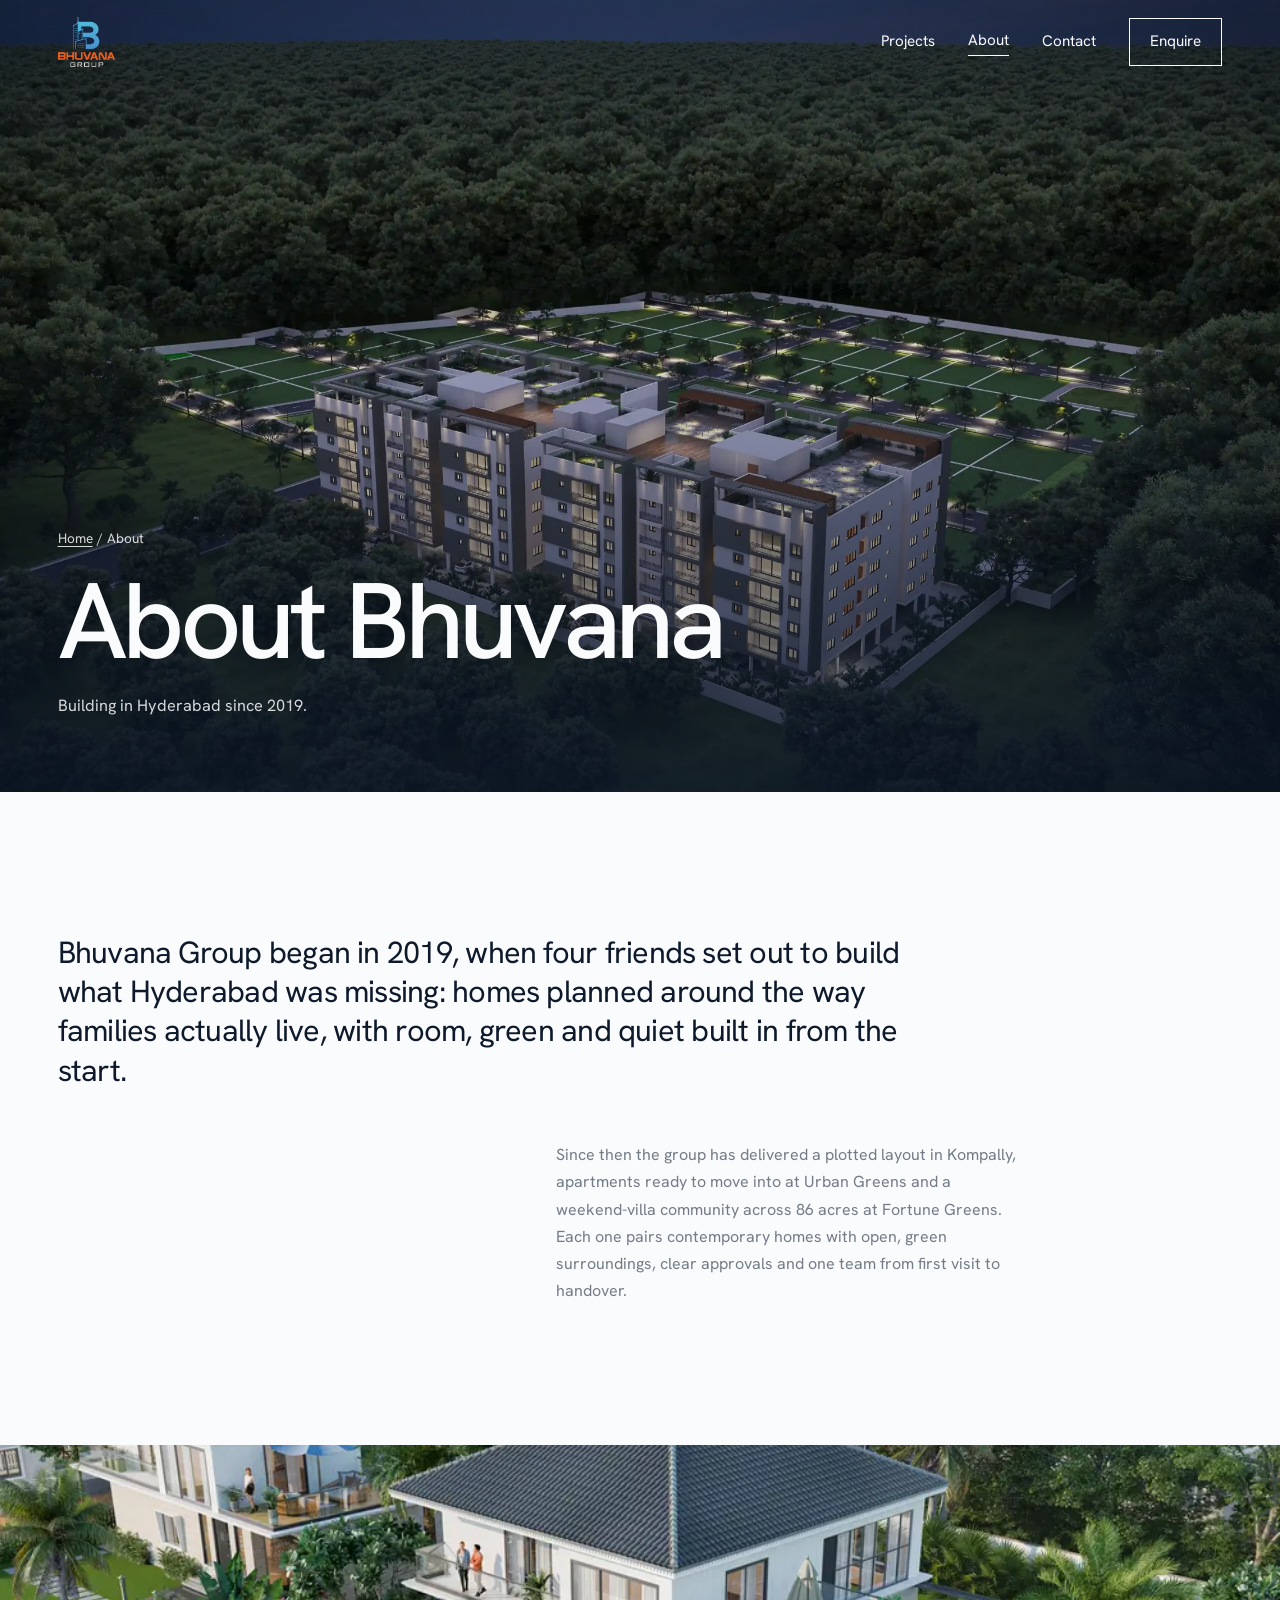
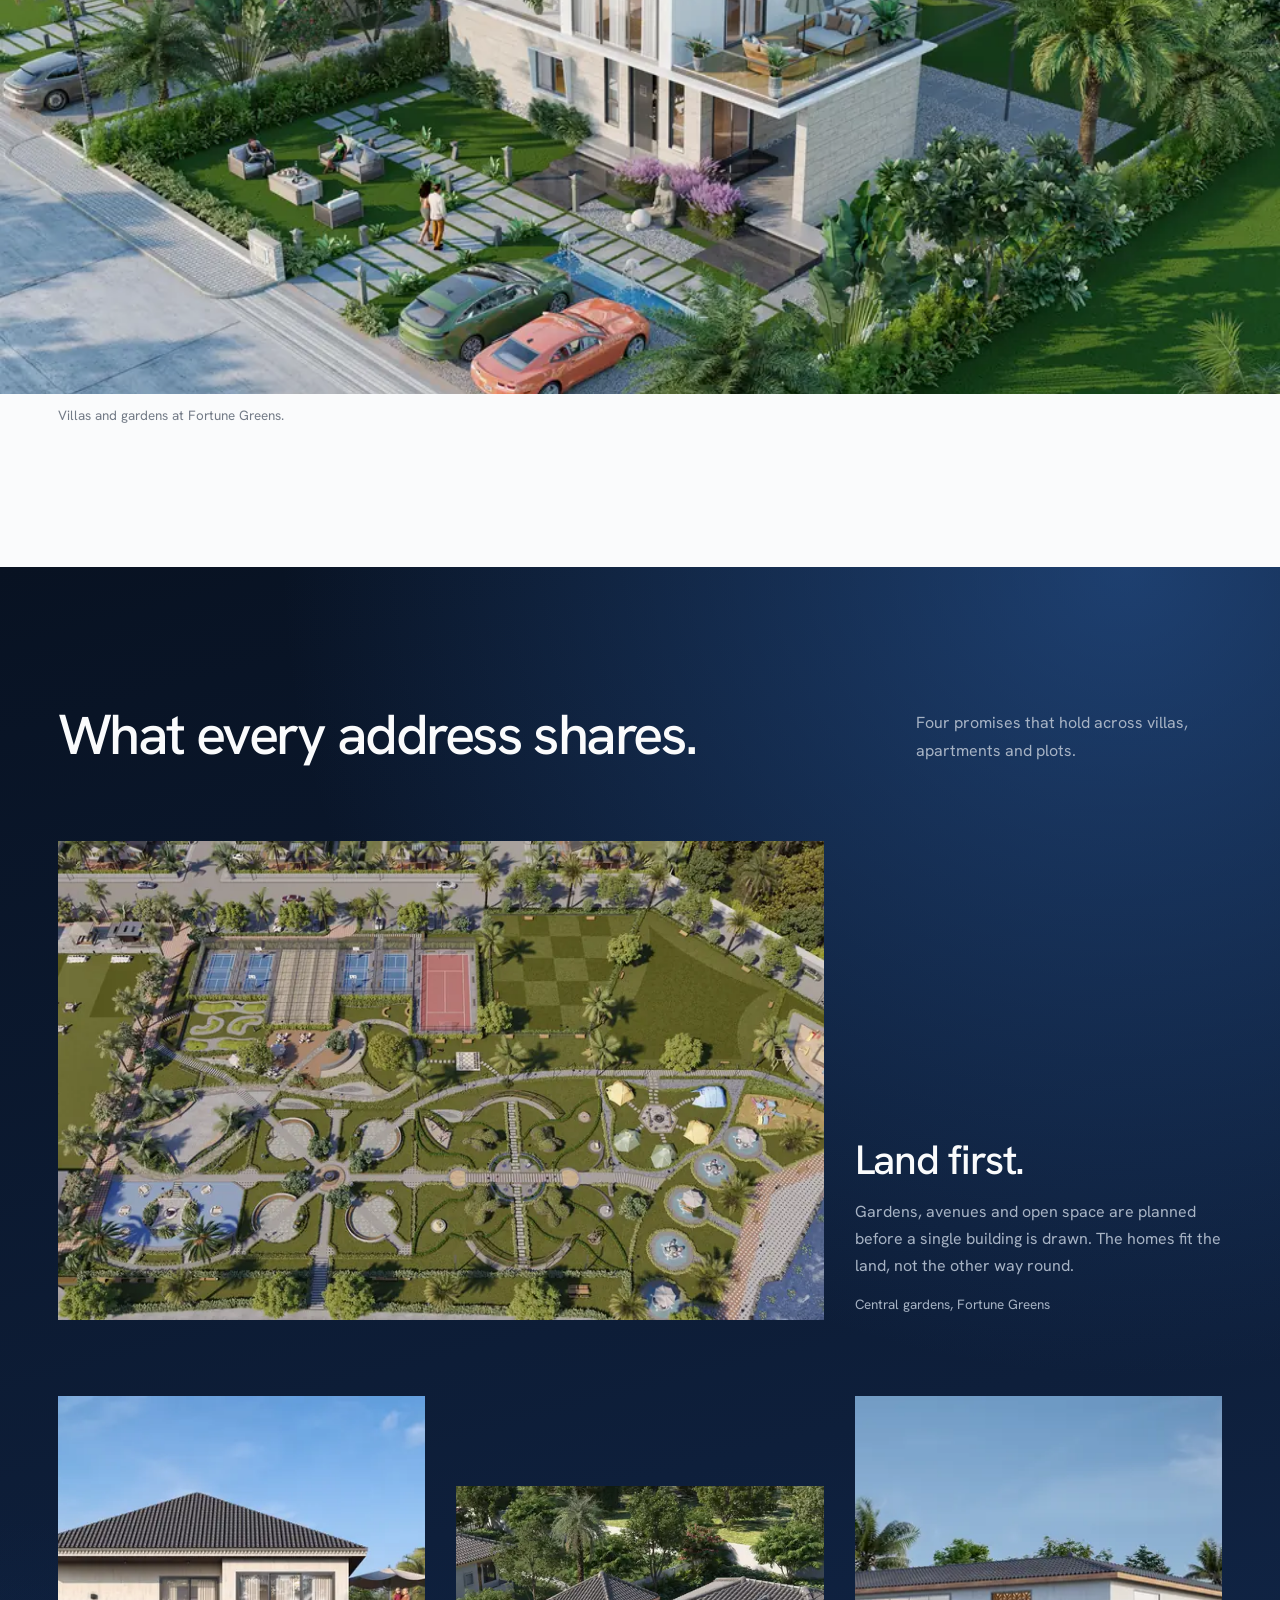
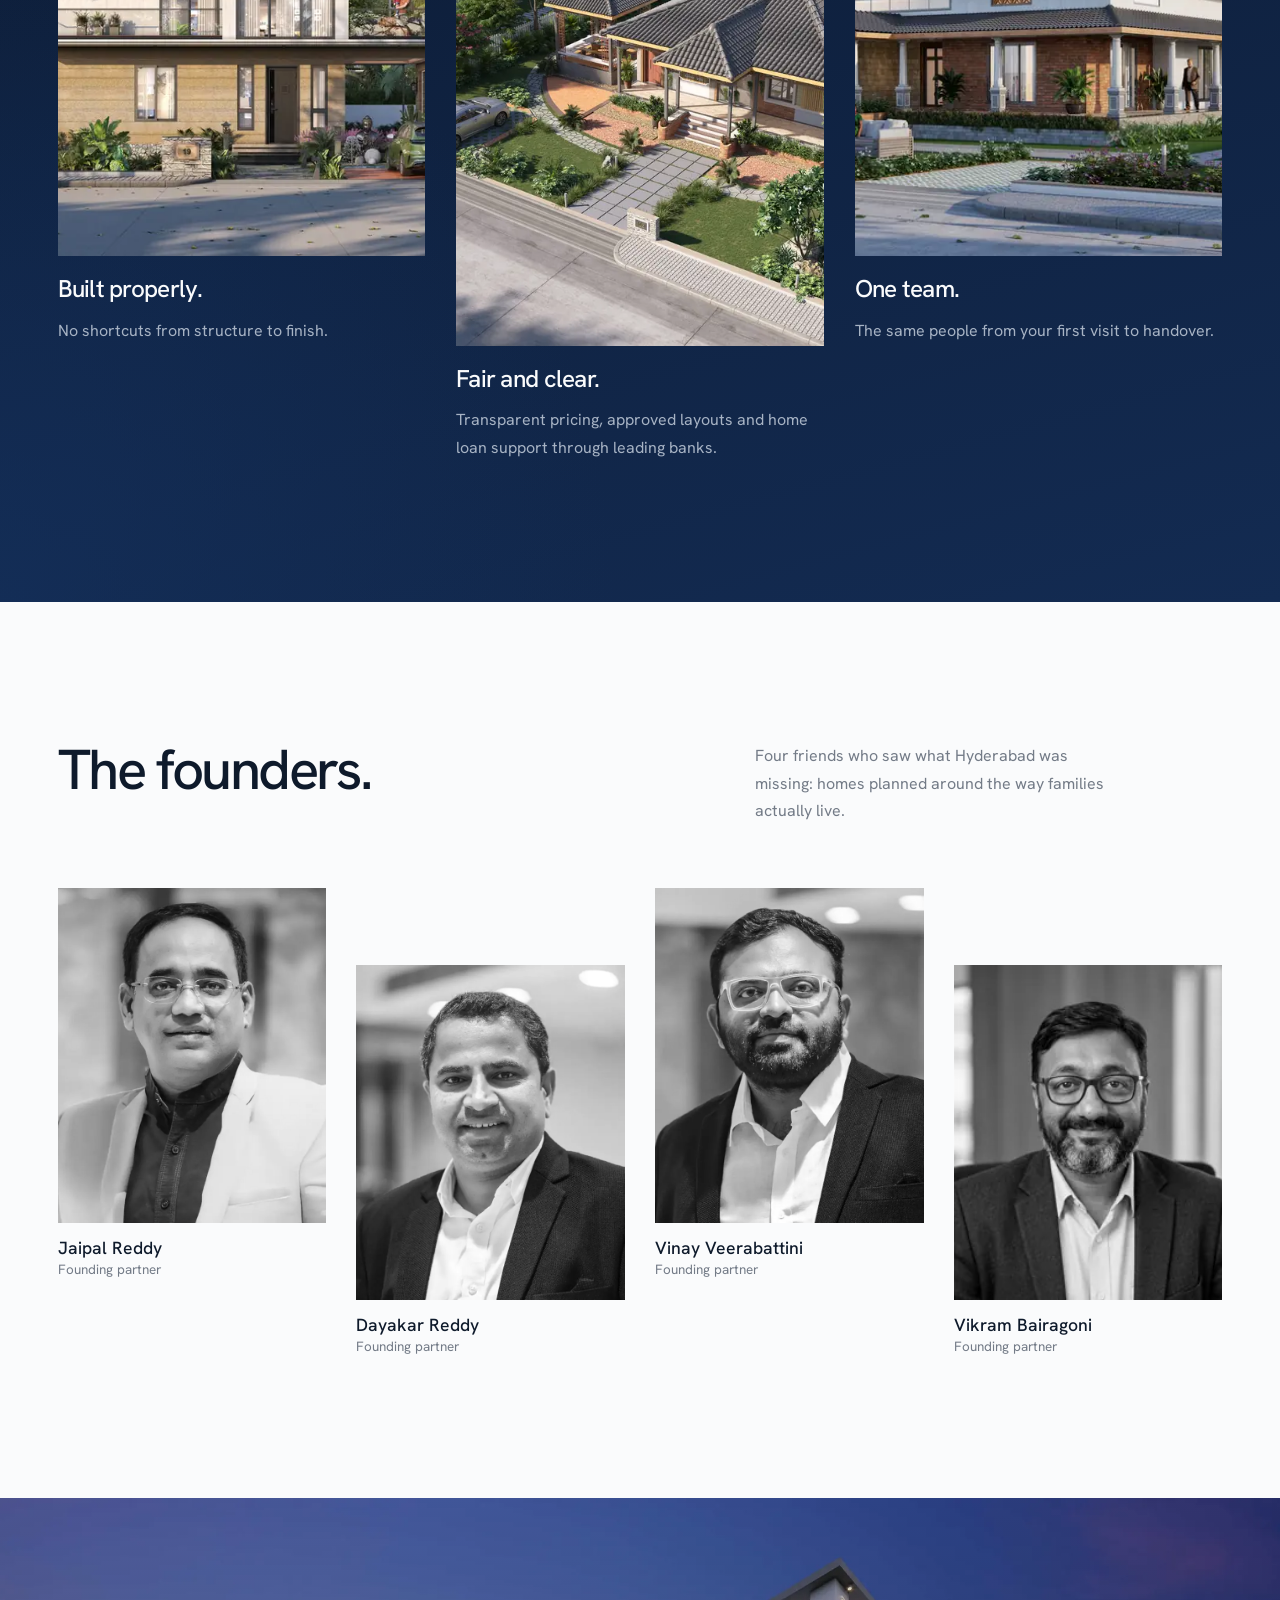
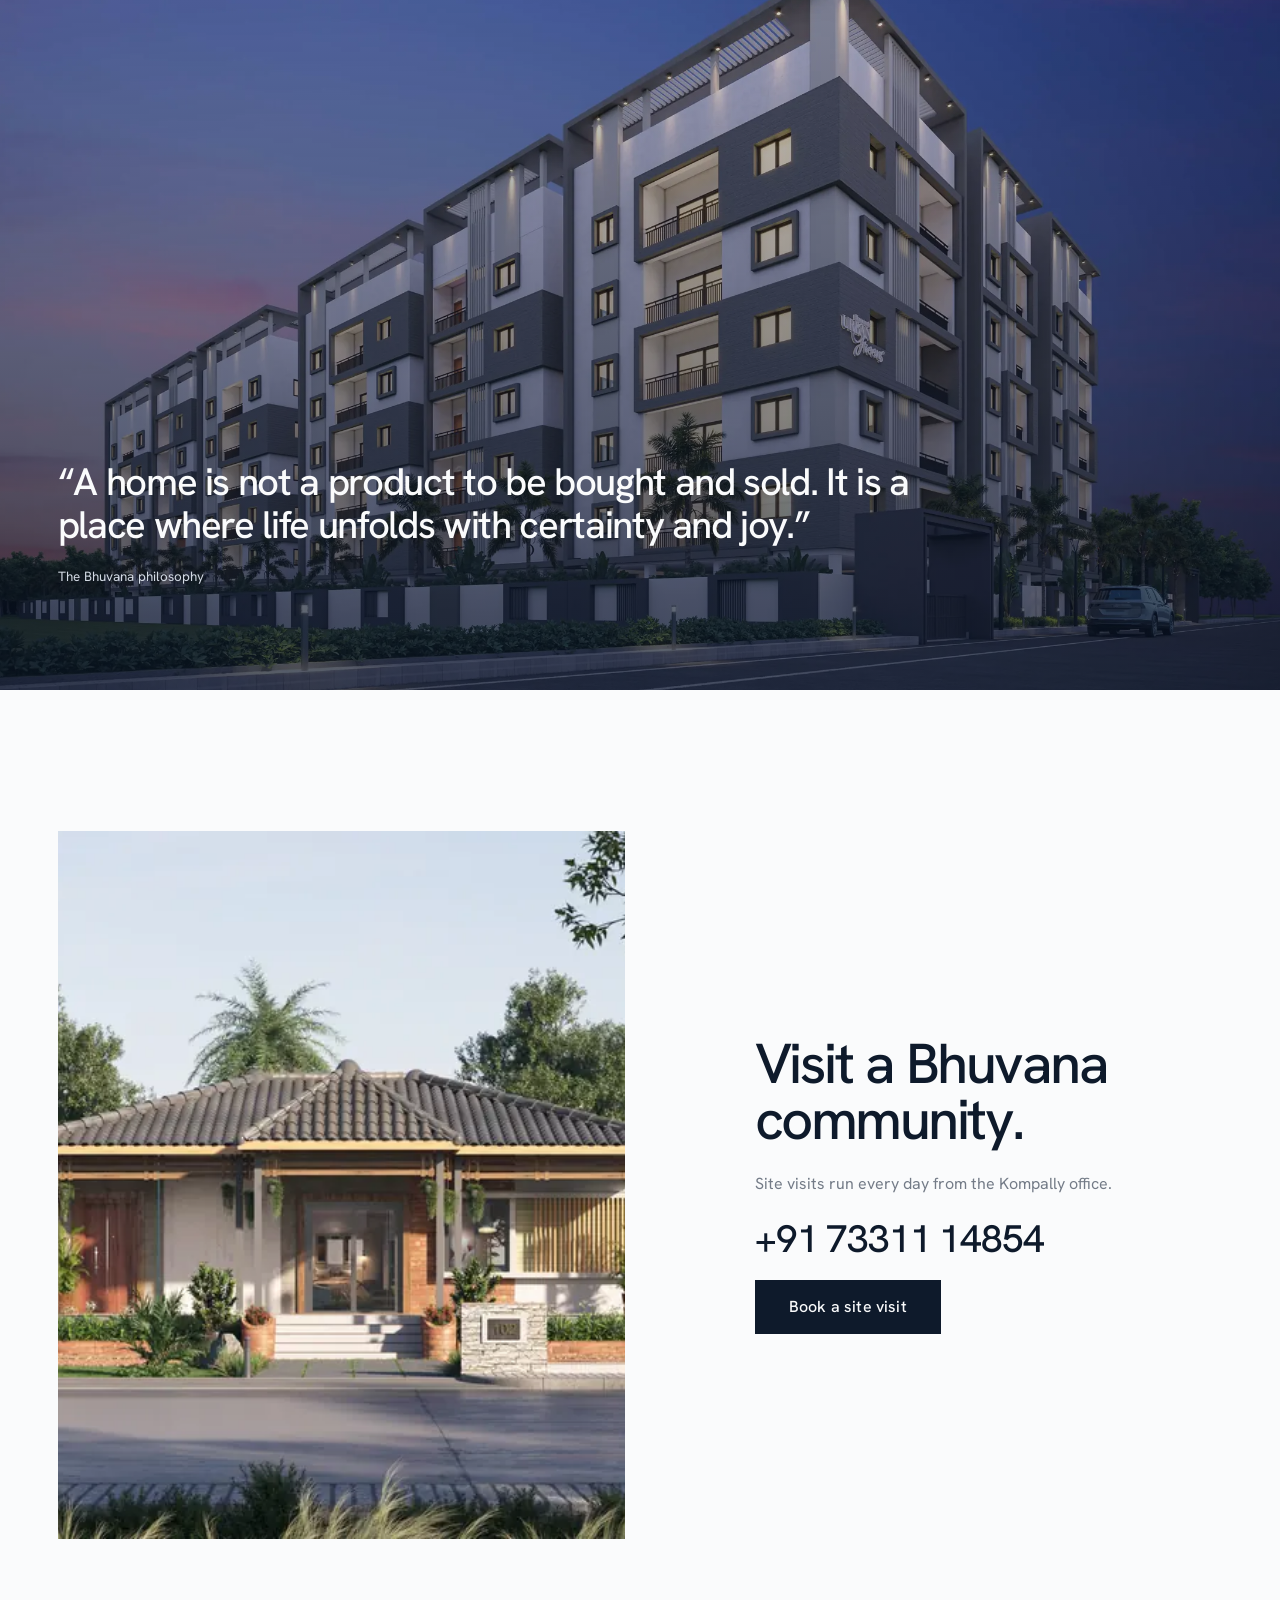
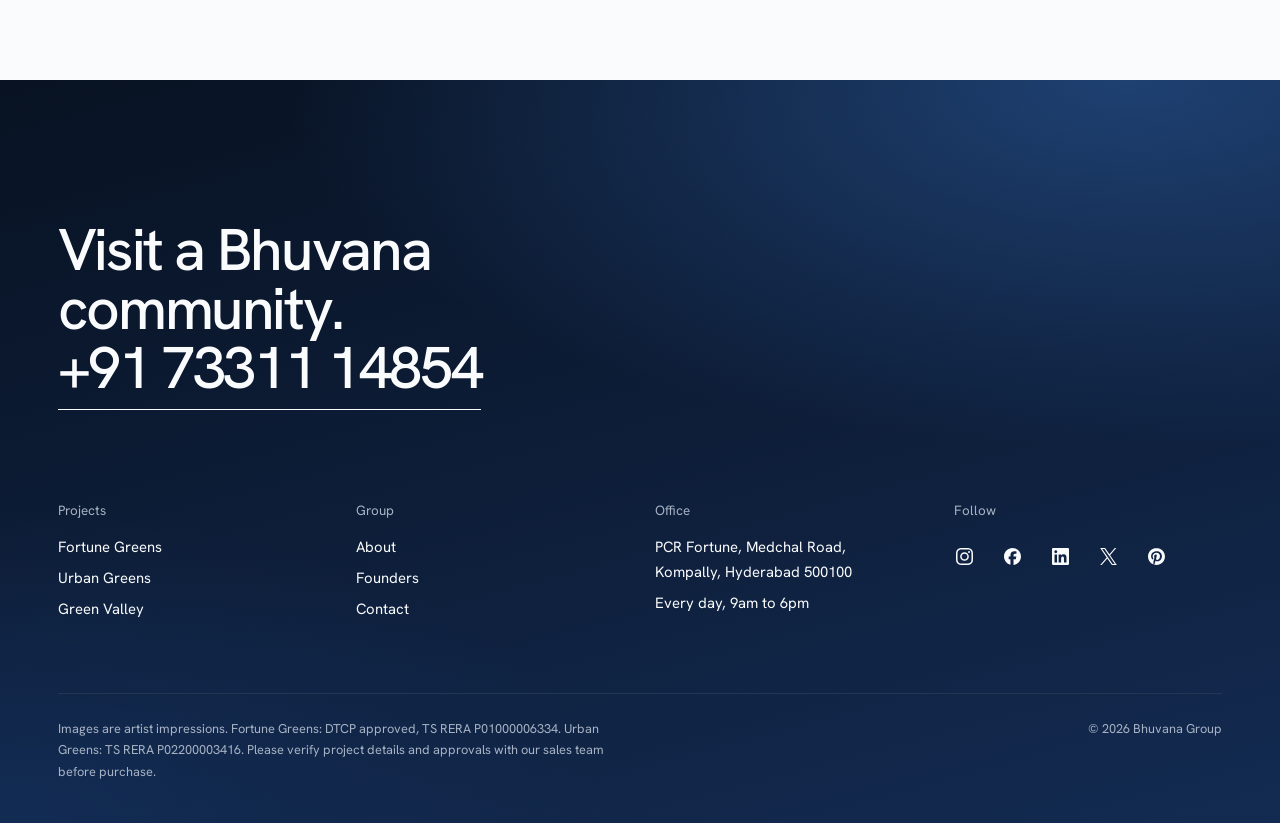
==== bhuvana/about.html @ 67fd5491 "Add Bhuvana Group site (v18) as uploaded, before redesign Co-Authored-By: Claude Opus 5.5 <noreply@a" ====
<!doctype html>
<html lang="en">
<head>
<meta charset="utf-8">
<meta name="viewport" content="width=device-width, initial-scale=1, viewport-fit=cover">
<title>About Bhuvana Group | Our story and founders</title>
<meta name="description" content="Bhuvana Group was founded in 2019 by four partners to build homes around open land, light and air in north Hyderabad.">
<link rel="icon" href="favicon.ico" sizes="any">
<link rel="icon" href="icon-512.png" type="image/png">
<link rel="apple-touch-icon" href="apple-touch-icon.png">
<link rel="canonical" href="https://bhuvanagroup.com/about.html">
<meta name="theme-color" content="#0E1A2B">
<meta property="og:type" content="website">
<meta property="og:title" content="About Bhuvana Group | Our story and founders">
<meta property="og:description" content="Bhuvana Group was founded in 2019 by four partners to build homes around open land, light and air in north Hyderabad.">
<meta property="og:url" content="https://bhuvanagroup.com/about.html">
<meta property="og:image" content="https://api.bhuvanagroup.com/uploads/contactusImg/1744460688095.png">
<link rel="preconnect" href="https://fonts.googleapis.com">
<link rel="preconnect" href="https://fonts.gstatic.com" crossorigin>
<link href="https://fonts.googleapis.com/css2?family=Hanken+Grotesk:wght@400;500;600&display=swap" rel="stylesheet">
<link rel="stylesheet" href="assets/site.css">
</head>
<body>
<svg width="0" height="0" style="position:absolute" aria-hidden="true">
<symbol id="i-badge-check" viewBox="0 0 24 24"><path d="M3.85 8.62a4 4 0 0 1 4.78-4.77 4 4 0 0 1 6.74 0 4 4 0 0 1 4.78 4.78 4 4 0 0 1 0 6.74 4 4 0 0 1-4.77 4.78 4 4 0 0 1-6.75 0 4 4 0 0 1-4.78-4.77 4 4 0 0 1 0-6.76Z" /> <path d="m16 9-5.5 5.5L8 12" /></symbol>
<symbol id="i-scale" viewBox="0 0 24 24"><path d="M12 3v18" /> <path d="m19 8 3 8a5 5 0 0 1-6 0zV7" /> <path d="M3 7h1a17 17 0 0 0 8-2 17 17 0 0 0 8 2h1" /> <path d="m5 8 3 8a5 5 0 0 1-6 0zV7" /> <path d="M7 21h10" /></symbol>
<symbol id="i-map-pin" viewBox="0 0 24 24"><path d="M20 10c0 4.993-5.539 10.193-7.399 11.799a1 1 0 0 1-1.202 0C9.539 20.193 4 14.993 4 10a8 8 0 0 1 16 0" /> <circle cx="12" cy="10" r="3" /></symbol>
<symbol id="i-sprout" viewBox="0 0 24 24"><path d="M14 9.536V7a4 4 0 0 1 4-4h1.5a.5.5 0 0 1 .5.5V5a4 4 0 0 1-4 4 4 4 0 0 0-4 4c0 2 1 3 1 5a5 5 0 0 1-1 3" /> <path d="M4 9a5 5 0 0 1 8 4 5 5 0 0 1-8-4" /> <path d="M5 21h14" /></symbol>
<symbol id="i-handshake" viewBox="0 0 24 24"><path d="m11 17 2 2a1 1 0 1 0 3-3" /> <path d="m14 14 2.5 2.5a1 1 0 1 0 3-3l-3.88-3.88a3 3 0 0 0-4.24 0l-.88.88a1 1 0 1 1-3-3l2.81-2.81a5.79 5.79 0 0 1 7.06-.87l.47.28a2 2 0 0 0 1.42.25L21 4" /> <path d="m21 3 1 11h-2" /> <path d="M3 3 2 14l6.5 6.5a1 1 0 1 0 3-3" /> <path d="M3 4h8" /></symbol>
<symbol id="i-sofa" viewBox="0 0 24 24"><path d="M20 9V6a2 2 0 0 0-2-2H6a2 2 0 0 0-2 2v3" /> <path d="M2 16a2 2 0 0 0 2 2h16a2 2 0 0 0 2-2v-5a2 2 0 0 0-4 0v1.5a.5.5 0 0 1-.5.5h-11a.5.5 0 0 1-.5-.5V11a2 2 0 0 0-4 0z" /> <path d="M4 18v2" /> <path d="M20 18v2" /> <path d="M12 4v9" /></symbol>
<symbol id="i-trees" viewBox="0 0 24 24"><path d="M10 10v.2A3 3 0 0 1 8.9 16H5a3 3 0 0 1-1-5.8V10a3 3 0 0 1 6 0Z" /> <path d="M7 16v6" /> <path d="M13 19v3" /> <path d="M12 19h8.3a1 1 0 0 0 .7-1.7L18 14h.3a1 1 0 0 0 .7-1.7L16 9h.2a1 1 0 0 0 .8-1.7L13 3l-1.4 1.5" /></symbol>
<symbol id="i-shield-check" viewBox="0 0 24 24"><path d="M20 13c0 5-3.5 7.5-7.66 8.95a1 1 0 0 1-.67-.01C7.5 20.5 4 18 4 13V6a1 1 0 0 1 1-1c2 0 4.5-1.2 6.24-2.72a1.17 1.17 0 0 1 1.52 0C14.51 3.81 17 5 19 5a1 1 0 0 1 1 1z" /> <path d="m9 12 2 2 4-4" /></symbol>
<symbol id="i-toy-brick" viewBox="0 0 24 24"><rect width="18" height="12" x="3" y="8" rx="1" /> <path d="M10 8V5c0-.6-.4-1-1-1H6a1 1 0 0 0-1 1v3" /> <path d="M19 8V5c0-.6-.4-1-1-1h-3a1 1 0 0 0-1 1v3" /></symbol>
<symbol id="i-heart-pulse" viewBox="0 0 24 24"><path d="M2 9.5a5.5 5.5 0 0 1 9.591-3.676.56.56 0 0 0 .818 0A5.49 5.49 0 0 1 22 9.5c0 2.29-1.5 4-3 5.5l-5.492 5.313a2 2 0 0 1-3 .019L5 15c-1.5-1.5-3-3.2-3-5.5" /> <path d="M3.22 13H9.5l.5-1 2 4.5 2-7 1.5 3.5h5.27" /></symbol>
<symbol id="i-droplets" viewBox="0 0 24 24"><path d="M7 16.3c2.2 0 4-1.83 4-4.05 0-1.16-.57-2.26-1.71-3.19S7.29 6.75 7 5.3c-.29 1.45-1.14 2.84-2.29 3.76S3 11.1 3 12.25c0 2.22 1.8 4.05 4 4.05z" /> <path d="M12.56 6.6A10.97 10.97 0 0 0 14 3.02c.5 2.5 2 4.9 4 6.5s3 3.5 3 5.5a6.98 6.98 0 0 1-11.91 4.97" /></symbol>
<symbol id="i-phone" viewBox="0 0 24 24"><path d="M13.832 16.568a1 1 0 0 0 1.213-.303l.355-.465A2 2 0 0 1 17 15h3a2 2 0 0 1 2 2v3a2 2 0 0 1-2 2A18 18 0 0 1 2 4a2 2 0 0 1 2-2h3a2 2 0 0 1 2 2v3a2 2 0 0 1-.8 1.6l-.468.351a1 1 0 0 0-.292 1.233 14 14 0 0 0 6.392 6.384" /></symbol>
<symbol id="i-clock" viewBox="0 0 24 24"><circle cx="12" cy="12" r="10" /> <path d="M12 6v6l4 2" /></symbol>
<symbol id="b-instagram" viewBox="0 0 24 24"><path d="M7.0301.084c-1.2768.0602-2.1487.264-2.911.5634-.7888.3075-1.4575.72-2.1228 1.3877-.6652.6677-1.075 1.3368-1.3802 2.127-.2954.7638-.4956 1.6365-.552 2.914-.0564 1.2775-.0689 1.6882-.0626 4.947.0062 3.2586.0206 3.6671.0825 4.9473.061 1.2765.264 2.1482.5635 2.9107.308.7889.72 1.4573 1.388 2.1228.6679.6655 1.3365 1.0743 2.1285 1.38.7632.295 1.6361.4961 2.9134.552 1.2773.056 1.6884.069 4.9462.0627 3.2578-.0062 3.668-.0207 4.9478-.0814 1.28-.0607 2.147-.2652 2.9098-.5633.7889-.3086 1.4578-.72 2.1228-1.3881.665-.6682 1.0745-1.3378 1.3795-2.1284.2957-.7632.4966-1.636.552-2.9124.056-1.2809.0692-1.6898.063-4.948-.0063-3.2583-.021-3.6668-.0817-4.9465-.0607-1.2797-.264-2.1487-.5633-2.9117-.3084-.7889-.72-1.4568-1.3876-2.1228C21.2982 1.33 20.628.9208 19.8378.6165 19.074.321 18.2017.1197 16.9244.0645 15.6471.0093 15.236-.005 11.977.0014 8.718.0076 8.31.0215 7.0301.0839m.1402 21.6932c-1.17-.0509-1.8053-.2453-2.2287-.408-.5606-.216-.96-.4771-1.3819-.895-.422-.4178-.6811-.8186-.9-1.378-.1644-.4234-.3624-1.058-.4171-2.228-.0595-1.2645-.072-1.6442-.079-4.848-.007-3.2037.0053-3.583.0607-4.848.05-1.169.2456-1.805.408-2.2282.216-.5613.4762-.96.895-1.3816.4188-.4217.8184-.6814 1.3783-.9003.423-.1651 1.0575-.3614 2.227-.4171 1.2655-.06 1.6447-.072 4.848-.079 3.2033-.007 3.5835.005 4.8495.0608 1.169.0508 1.8053.2445 2.228.408.5608.216.96.4754 1.3816.895.4217.4194.6816.8176.9005 1.3787.1653.4217.3617 1.056.4169 2.2263.0602 1.2655.0739 1.645.0796 4.848.0058 3.203-.0055 3.5834-.061 4.848-.051 1.17-.245 1.8055-.408 2.2294-.216.5604-.4763.96-.8954 1.3814-.419.4215-.8181.6811-1.3783.9-.4224.1649-1.0577.3617-2.2262.4174-1.2656.0595-1.6448.072-4.8493.079-3.2045.007-3.5825-.006-4.848-.0608M16.953 5.5864A1.44 1.44 0 1 0 18.39 4.144a1.44 1.44 0 0 0-1.437 1.4424M5.8385 12.012c.0067 3.4032 2.7706 6.1557 6.173 6.1493 3.4026-.0065 6.157-2.7701 6.1506-6.1733-.0065-3.4032-2.771-6.1565-6.174-6.1498-3.403.0067-6.156 2.771-6.1496 6.1738M8 12.0077a4 4 0 1 1 4.008 3.9921A3.9996 3.9996 0 0 1 8 12.0077"/></symbol>
<symbol id="b-facebook" viewBox="0 0 24 24"><path d="M9.101 23.691v-7.98H6.627v-3.667h2.474v-1.58c0-4.085 1.848-5.978 5.858-5.978.401 0 .955.042 1.468.103a8.68 8.68 0 0 1 1.141.195v3.325a8.623 8.623 0 0 0-.653-.036 26.805 26.805 0 0 0-.733-.009c-.707 0-1.259.096-1.675.309a1.686 1.686 0 0 0-.679.622c-.258.42-.374.995-.374 1.752v1.297h3.919l-.386 2.103-.287 1.564h-3.246v8.245C19.396 23.238 24 18.179 24 12.044c0-6.627-5.373-12-12-12s-12 5.373-12 12c0 5.628 3.874 10.35 9.101 11.647Z"/></symbol>
<symbol id="b-x" viewBox="0 0 24 24"><path d="M14.234 10.162 22.977 0h-2.072l-7.591 8.824L7.251 0H.258l9.168 13.343L.258 24H2.33l8.016-9.318L16.749 24h6.993zm-2.837 3.299-.929-1.329L3.076 1.56h3.182l5.965 8.532.929 1.329 7.754 11.09h-3.182z"/></symbol>
<symbol id="b-pinterest" viewBox="0 0 24 24"><path d="M12.017 0C5.396 0 .029 5.367.029 11.987c0 5.079 3.158 9.417 7.618 11.162-.105-.949-.199-2.403.041-3.439.219-.937 1.406-5.957 1.406-5.957s-.359-.72-.359-1.781c0-1.663.967-2.911 2.168-2.911 1.024 0 1.518.769 1.518 1.688 0 1.029-.653 2.567-.992 3.992-.285 1.193.6 2.165 1.775 2.165 2.128 0 3.768-2.245 3.768-5.487 0-2.861-2.063-4.869-5.008-4.869-3.41 0-5.409 2.562-5.409 5.199 0 1.033.394 2.143.889 2.741.099.12.112.225.085.345-.09.375-.293 1.199-.334 1.363-.053.225-.172.271-.401.165-1.495-.69-2.433-2.878-2.433-4.646 0-3.776 2.748-7.252 7.92-7.252 4.158 0 7.392 2.967 7.392 6.923 0 4.135-2.607 7.462-6.233 7.462-1.214 0-2.354-.629-2.758-1.379l-.749 2.848c-.269 1.045-1.004 2.352-1.498 3.146 1.123.345 2.306.535 3.55.535 6.607 0 11.985-5.365 11.985-11.987C23.97 5.39 18.592.026 11.985.026L12.017 0z"/></symbol>
<symbol id="b-linkedin" viewBox="0 0 24 24"><path d="M20.447 20.452h-3.554v-5.569c0-1.328-.027-3.037-1.852-3.037-1.853 0-2.136 1.445-2.136 2.939v5.667H9.351V9h3.414v1.561h.046c.477-.9 1.637-1.85 3.37-1.85 3.601 0 4.267 2.37 4.267 5.455v6.286zM5.337 7.433c-1.144 0-2.063-.926-2.063-2.065 0-1.138.92-2.063 2.063-2.063 1.14 0 2.064.925 2.064 2.063 0 1.139-.925 2.065-2.064 2.065zm1.782 13.019H3.555V9h3.564v11.452zM22.225 0H1.771C.792 0 0 .774 0 1.729v20.542C0 23.227.792 24 1.771 24h20.451C23.2 24 24 23.227 24 22.271V1.729C24 .774 23.2 0 22.222 0h.003z"/></symbol>
</svg>
<header id="hdr">
  <div class="w bar">
    <a class="logo" href="index.html" aria-label="Bhuvana Group home"><img class="lt" src="assets/img/logo-light.png" alt="Bhuvana Group" width="57" height="50"><img class="dk" src="assets/img/logo.png" alt="" width="57" height="50"></a>
    <nav class="nav" aria-label="Primary">
      <div class="dd"><a href="projects.html">Projects</a><div class="menu"><a href="fortune-greens.html">Fortune Greens<small>Villas and plots, Toopran–Masaipet</small></a><a href="urban-greens.html">Urban Greens<small>Apartments, Kompally</small></a><a href="green-valley.html">Green Valley<small>Plots, Kompally</small></a></div></div>
      <a href="about.html" aria-current="page">About</a>
      <a href="contact.html">Contact</a>
      <a class="enq" href="contact.html" data-lead>Enquire</a>
    </nav>
    <button class="burger" id="burger" aria-expanded="false" aria-controls="mnav">Menu</button>
  </div>
  <nav class="mnav" id="mnav" aria-label="Mobile"><a href="projects.html">Projects</a><a class="sub" href="fortune-greens.html">Fortune Greens</a><a class="sub" href="urban-greens.html">Urban Greens</a><a class="sub" href="green-valley.html">Green Valley</a><a href="about.html">About</a><a href="contact.html">Contact</a><p class="cap">Call <a href="tel:+917331114854" style="display:inline;font:inherit;border:0;padding:0">+91 73311 14854</a>, every day 9am to 6pm</p></nav>
</header>

<main id="main">
<section class="phero">
  <img src="assets/img/hero-aerial.webp" alt="Aerial view of a Bhuvana community surrounded by forest" fetchpriority="high" style="object-position:50% 62%">
  <div class="hero-t"><div class="w">
    <nav class="crumbs" aria-label="Breadcrumb"><a href="index.html">Home</a> / <span aria-current="page">About</span></nav>
    <h1 class="d1">About Bhuvana</h1>
    <div class="sub"><span>Building in Hyderabad since 2019.</span></div>
  </div></div>
</section>

<section class="sec pintro"><div class="w g">
  <p class="stmt">Bhuvana Group began in 2019, when four friends set out to build what Hyderabad was missing: homes planned around the way families actually live, with room, green and quiet built in from the start.</p>
  <p class="body">Since then the group has delivered a plotted layout in Kompally, apartments ready to move into at Urban Greens and a weekend-villa community across 86 acres at Fortune Greens. Each one pairs contemporary homes with open, green surroundings, clear approvals and one team from first visit to handover.</p>
</div></section>

<section class="sec" style="padding-top:0"><div class="w"><figure class="plate bleed" style="aspect-ratio:21/9;overflow:hidden"><img src="assets/img/fg/fg-villas-aerial-2000.webp" srcset="assets/img/fg/fg-villas-aerial-1000.webp 1000w, assets/img/fg/fg-villas-aerial-2000.webp 2000w" sizes="(max-width:900px) 100vw, 60vw" alt="Villas and gardens at Fortune Greens from above" loading="lazy"></figure><p class="cap" style="margin-top:12px">Villas and gardens at Fortune Greens.</p></div></section>

<section class="sec prin dark"><div class="w g">
  <div class="prh"><h2 class="d2">What every address shares.</h2><p>Four promises that hold across villas, apartments and plots.</p></div>
  <article class="pf">
    <div class="pic"><img src="assets/img/fg/fg-aerial-courts-2000.webp" srcset="assets/img/fg/fg-aerial-courts-1000.webp 1000w, assets/img/fg/fg-aerial-courts-2000.webp 2000w" sizes="(max-width:900px) 100vw, 60vw" alt="Central gardens and sports courts at Fortune Greens from above" loading="lazy"></div>
    <div class="pt"><h3>Land first.</h3><p>Gardens, avenues and open space are planned before a single building is drawn. The homes fit the land, not the other way round.</p><span class="cap">Central gardens, Fortune Greens</span></div>
  </article>
  <article class="ps ps1"><div class="pic"><img src="assets/img/fg/fg-villa-two-storey-2000.webp" srcset="assets/img/fg/fg-villa-two-storey-1000.webp 1000w, assets/img/fg/fg-villa-two-storey-2000.webp 2000w" sizes="(max-width:900px) 100vw, 60vw" alt="Two-storey villa at Fortune Greens" loading="lazy"></div><h3>Built properly.</h3><p>No shortcuts from structure to finish.</p></article>
  <article class="ps ps2"><div class="pic"><img src="assets/img/fg/fg-villas-street-aerial-2000.webp" srcset="assets/img/fg/fg-villas-street-aerial-1000.webp 1000w, assets/img/fg/fg-villas-street-aerial-2000.webp 2000w" sizes="(max-width:900px) 100vw, 60vw" alt="Villa lane at Fortune Greens from above" loading="lazy"></div><h3>Fair and clear.</h3><p>Transparent pricing, approved layouts and home loan support through leading banks.</p></article>
  <article class="ps ps3"><div class="pic"><img src="assets/img/fg/fg-verandah-2000.webp" srcset="assets/img/fg/fg-verandah-1000.webp 1000w, assets/img/fg/fg-verandah-2000.webp 2000w" sizes="(max-width:900px) 100vw, 60vw" alt="Residents on a verandah at Fortune Greens" loading="lazy"></div><h3>One team.</h3><p>The same people from your first visit to handover.</p></article>
</div></section>

<section class="sec people" id="founders"><div class="w g">
  <h2 class="d2">The founders.</h2>
  <p class="intro">Four friends who saw what Hyderabad was missing: homes planned around the way families actually live.</p>
  <figure><div class="ph"><img src="assets/img/jaipal-reddy.webp" alt="Jaipal Reddy" width="640" height="800" loading="lazy"></div><figcaption>Jaipal Reddy<span>Founding partner</span></figcaption></figure><figure><div class="ph"><img src="assets/img/dayakar-reddy.webp" alt="Dayakar Reddy" width="640" height="800" loading="lazy"></div><figcaption>Dayakar Reddy<span>Founding partner</span></figcaption></figure><figure><div class="ph"><img src="assets/img/vinay-veerabattini.webp" alt="Vinay Veerabattini" width="640" height="800" loading="lazy"></div><figcaption>Vinay Veerabattini<span>Founding partner</span></figcaption></figure><figure><div class="ph"><img src="assets/img/vikram-bairagoni.webp" alt="Vikram Bairagoni" width="640" height="800" loading="lazy"></div><figcaption>Vikram Bairagoni<span>Founding partner</span></figcaption></figure>
</div></section>

<section class="band">
  <img src="assets/img/urban-greens-dusk.webp" alt="" loading="lazy" style="object-position:60% 50%">
  <div class="w g"><blockquote class="d3">“A home is not a product to be bought and sold. It is a place where life unfolds with certainty and joy.”</blockquote><p class="cap">The Bhuvana philosophy</p></div>
</section>

<section class="sec visit"><div class="w g">
  <div class="pic"><img src="assets/img/fg/fg-villa-porch-2000.webp" srcset="assets/img/fg/fg-villa-porch-1000.webp 1000w, assets/img/fg/fg-villa-porch-2000.webp 2000w" sizes="(max-width:900px) 100vw, 60vw" alt="" loading="lazy" style="object-position:50% 60%"></div>
  <div class="txt">
    <h2 class="d2">Visit a Bhuvana community.</h2>
    <p style="color:var(--mute)">Site visits run every day from the Kompally office.</p>
    <a class="tel" href="tel:+917331114854">+91 73311 14854</a>
    <button class="btn" data-lead>Book a site visit</button>
  </div>
</div></section>
</main>

<footer>
  <div class="w g">
    <p class="big">Visit a Bhuvana community.<br><a href="tel:+917331114854">+91 73311 14854</a></p>
    <div class="cols">
      <div><h4>Projects</h4><a href="fortune-greens.html">Fortune Greens</a><a href="urban-greens.html">Urban Greens</a><a href="green-valley.html">Green Valley</a></div>
      <div><h4>Group</h4><a href="about.html">About</a><a href="about.html#founders">Founders</a><a href="contact.html">Contact</a></div>
      <div><h4>Office</h4><p>PCR Fortune, Medchal Road,<br>Kompally, Hyderabad 500100</p><p>Every day, 9am to 6pm</p></div>
      <div><h4>Follow</h4><div class="social"><a href="https://www.instagram.com/bhuvanagroup" rel="noopener" target="_blank" aria-label="Instagram"><svg class="ib" aria-hidden="true"><use href="#b-instagram"/></svg></a><a href="https://www.facebook.com/bhuvanagroup" rel="noopener" target="_blank" aria-label="Facebook"><svg class="ib" aria-hidden="true"><use href="#b-facebook"/></svg></a><a href="https://www.linkedin.com/company/bhuvanagroup" rel="noopener" target="_blank" aria-label="LinkedIn"><svg class="ib" aria-hidden="true"><use href="#b-linkedin"/></svg></a><a href="https://x.com/BhuvanaGroup" rel="noopener" target="_blank" aria-label="X"><svg class="ib" aria-hidden="true"><use href="#b-x"/></svg></a><a href="https://in.pinterest.com/Bhuvanagroup" rel="noopener" target="_blank" aria-label="Pinterest"><svg class="ib" aria-hidden="true"><use href="#b-pinterest"/></svg></a></div></div>
    </div>
    <div class="legal"><p>Images are artist impressions. Fortune Greens: DTCP approved, TS RERA P01000006334. Urban Greens: TS RERA P02200003416. Please verify project details and approvals with our sales team before purchase.</p><span>© <span id="y">2026</span> Bhuvana Group</span></div>
  </div>
</footer>

<div class="sticky" id="sticky"><a href="tel:+917331114854">Call</a><button data-lead>Enquire</button></div>

<dialog class="lead" id="lead" aria-labelledby="leadT">
  <button class="x" data-close aria-label="Close">×</button>
  <div class="side"><img src="assets/img/fg/fg-verandah-2000.webp" srcset="assets/img/fg/fg-verandah-1000.webp 1000w, assets/img/fg/fg-verandah-2000.webp 2000w" sizes="(max-width:900px) 100vw, 60vw" alt="" loading="lazy"><h2 id="leadT">Come and see it for yourself.</h2></div>
  <div class="body"><p>Leave your number and we'll call with prices, availability and a time for a site visit.</p><form class="enqf" novalidate>
      <div class="fields enqf">
        <label>Name<input name="name" autocomplete="name" required minlength="2"></label>
        <label>Mobile number<input name="phone" type="tel" inputmode="tel" autocomplete="tel" required pattern="[0-9+() -]{10,16}"></label>
        <label>Project<select name="project"><option>Not decided yet</option><option>Fortune Greens</option><option>Urban Greens</option><option>Green Valley</option></select></label>
        <button class="btn" type="submit">Request a call back</button>
        <p class="note">We'll call you about this enquiry by phone, SMS, WhatsApp or email.</p>
      </div>
      <div class="thanks" hidden role="status" aria-live="polite"><h3>Thank you.</h3><p>Our team will call you within one working day.</p><button class="btn" type="button" data-close>Close</button></div>
    </form></div>
</dialog>

<dialog class="viewer" id="viewer" aria-label="Image viewer"><button class="x" data-close aria-label="Close">×</button><button class="vn prev" aria-label="Previous image">‹</button><button class="vn next" aria-label="Next image">›</button><figure><img id="vimg" alt=""><figcaption id="vcap"></figcaption></figure></dialog>

<script src="assets/site.js"></script>
</body>
</html>
---- bhuvana/assets/site.css ----
:root{
  --paper:#FAFBFC;--canopy:#0E1A2B;--moss:#22406B;--stone:#737B87;--mist:#E3E7ED;
  --ink:var(--canopy);--mute:var(--stone);--line:var(--mist);
  --serif:"Hanken Grotesk","Helvetica Neue",Arial,system-ui,sans-serif;
  --sans:"Hanken Grotesk","Helvetica Neue",Arial,system-ui,sans-serif;
  --pad:clamp(20px,4.5vw,64px);--gut:clamp(16px,2.4vw,32px);
  --sec:clamp(96px,11vw,176px);--hh:84px;--ease:cubic-bezier(.2,.7,.1,1);
  box-sizing:border-box;
}
*,*::before,*::after{box-sizing:inherit;margin:0}
html{scroll-behavior:smooth;scroll-padding-top:var(--hh)}
body{background:var(--paper);color:var(--ink);font:400 1rem/1.7 var(--sans);-webkit-font-smoothing:antialiased;overflow-x:clip}
img,svg{display:block;max-width:100%}
a{color:inherit;text-decoration:none}
button{font:inherit;color:inherit;background:none;border:0;cursor:pointer;padding:0}
:focus-visible{outline:2px solid var(--moss);outline-offset:3px}
::selection{background:var(--canopy);color:var(--paper)}
[hidden]{display:none!important}

.w{padding-inline:var(--pad);max-width:1600px;margin-inline:auto}
.g{display:grid;grid-template-columns:repeat(12,minmax(0,1fr));column-gap:var(--gut)}
.sec{padding-block:var(--sec)}
.dark,footer{background:radial-gradient(120% 90% at 88% 0%,rgba(46,98,170,.55) 0%,rgba(46,98,170,0) 55%),radial-gradient(80% 70% at 0% 100%,rgba(20,48,92,.7) 0%,rgba(20,48,92,0) 60%),linear-gradient(165deg,#081222 0%,#0E1F3B 55%,#132B52 100%)}
.dark{color:var(--paper);--mute:#A7B3C4;--line:#243752}
.dark .pic,.dark figure>button[data-view]{background:#152742}

/* type */
.d1,.d2,.d3,.stmt,h1,h2{font-family:var(--serif);font-weight:500;letter-spacing:-.03em}
.d1{font-size:clamp(3rem,8.4vw,8.4rem);line-height:.92;letter-spacing:-.05em}
.d2{font-size:clamp(2.1rem,4.4vw,4.2rem);line-height:1;letter-spacing:-.045em}
.d3{font-size:clamp(1.7rem,3vw,2.8rem);line-height:1.12;letter-spacing:-.035em}
.stmt{font-size:clamp(1.45rem,2.4vw,2.3rem);line-height:1.28;font-weight:400;letter-spacing:-.025em}
.cap{font-size:.84rem;color:var(--mute);line-height:1.5}
.lead-p{font-size:clamp(1.05rem,1.25vw,1.2rem);line-height:1.65;max-width:38ch}
p{max-width:62ch}

/* links & buttons: understated */
.ul{display:inline-block;padding-bottom:3px;background:linear-gradient(currentColor,currentColor) 0 100%/100% 1px no-repeat;transition:background-size .5s var(--ease);font-weight:500}
.ul:hover{background-size:0 1px;background-position:100% 100%}
.btn{display:inline-flex;align-items:center;justify-content:center;min-height:54px;padding:0 34px;background:var(--canopy);color:var(--paper);font-weight:500;letter-spacing:.01em;transition:background .3s}
.btn:hover{background:var(--moss)}
.dark .btn{background:var(--paper);color:var(--canopy)}
.dark .btn:hover{background:var(--mist)}

/* header */
header{position:fixed;inset:0 0 auto;z-index:40;color:var(--paper);transition:background .4s,color .4s,box-shadow .4s}
.bar{display:flex;align-items:center;justify-content:space-between;height:var(--hh);gap:var(--gut)}
.logo img{height:50px;width:auto}.logo .dk{display:none}
.nav{display:flex;align-items:center;gap:clamp(20px,2.6vw,40px);font-size:.95rem}
.nav a[aria-current=page]{background:linear-gradient(currentColor,currentColor) 0 100%/100% 1px no-repeat;padding-bottom:3px}
.nav .enq{padding:10px 20px;border:1px solid currentColor;transition:background .3s,color .3s}
.nav .enq:hover{background:var(--paper);color:var(--canopy)}
header.solid{background:var(--paper);color:var(--ink);box-shadow:0 1px 0 var(--line)}
header.solid .logo .lt{display:none}header.solid .logo .dk{display:block}
header.solid .nav .enq:hover{background:var(--canopy);color:var(--paper)}
.dd{position:relative}
.dd .menu{position:absolute;top:calc(100% + 18px);left:-24px;width:300px;padding:12px 0;background:var(--paper);color:var(--ink);box-shadow:0 30px 60px -30px rgba(11,22,40,.4);opacity:0;visibility:hidden;transition:opacity .25s,visibility 0s .25s}
.dd .menu::before{content:"";position:absolute;inset:-18px 0 auto;height:18px}
.dd:hover .menu,.dd:focus-within .menu{opacity:1;visibility:visible;transition:opacity .25s}
.dd .menu a{display:block;padding:12px 24px;font-weight:500;font-size:1.1rem;line-height:1.2;letter-spacing:-.01em}
.dd .menu a small{display:block;font:400 .82rem/1.5 var(--sans);color:var(--mute);margin-top:2px}
.dd .menu a:hover{background:var(--mist)}
.burger{display:none;font-size:.95rem;font-weight:500;min-height:44px}
.mnav{display:none;position:fixed;inset:var(--hh) 0 0;background:var(--paper);color:var(--ink);padding:24px var(--pad);overflow:auto}
.mnav.open{display:block}
.mnav a{display:block;font-weight:500;letter-spacing:-.03em;font-size:1.9rem;line-height:1.1;padding:12px 0;border-bottom:1px solid var(--line)}
.mnav a.sub{font-size:1.35rem;padding-left:20px}
.mnav .cap{margin-top:24px}
@media (max-width:960px){.nav{display:none}.burger{display:block}}

/* ---------- home hero: project carousel ---------- */
.hero{position:relative;height:100svh;min-height:600px;color:var(--paper);background:var(--canopy);overflow:hidden}
.slide{position:absolute;inset:0;opacity:0;visibility:hidden;transition:opacity 1.2s var(--ease),visibility 0s 1.2s}
.slide.on{opacity:1;visibility:visible;transition:opacity 1.2s var(--ease),visibility 0s}
.slide img{position:absolute;inset:0;width:100%;height:100%;object-fit:cover}
.slide::after{content:"";position:absolute;inset:0;background:linear-gradient(180deg,rgba(11,22,40,.5) 0,rgba(11,22,40,0) 22%,rgba(11,22,40,.1) 42%,rgba(11,22,40,.82) 100%)}
.hero-t{position:absolute;z-index:2;inset:auto 0 0;padding-bottom:clamp(96px,14vh,140px)}
.hero-t .d1{max-width:12ch}
.hero-t .sub{display:flex;flex-wrap:wrap;gap:8px 32px;align-items:baseline;margin-top:clamp(16px,2.4vh,28px);font-size:1.02rem}
.hero-t .sub span{opacity:.85}
.hero-t .sub a{font-weight:500}
.slide .hero-t>*{opacity:0;translate:0 18px;transition:opacity .9s var(--ease) .25s,translate 1.1s var(--ease) .25s}
.slide.on .hero-t>*{opacity:1;translate:0 0}
/* the one orchestrated moment: first paint */
@media (prefers-reduced-motion:no-preference){
  .hero.intro .slide.on img{animation:settle 2.4s var(--ease) both}
  .hero.intro .slide.on .d1{animation:rise 1.4s var(--ease) .3s both;clip-path:inset(0 0 0 0)}
  @keyframes settle{from{scale:1.12}}
  @keyframes rise{from{translate:0 .5em;opacity:0}}
}
.hidx{position:absolute;z-index:3;inset:auto 0 0;padding-bottom:28px}
.hidx .w{display:flex;justify-content:space-between;align-items:center;gap:var(--gut)}
.tabs{display:flex;gap:clamp(16px,3vw,48px);font-size:.9rem}
.tab{position:relative;padding-bottom:10px;opacity:.6;transition:opacity .3s}
.tab.on,.tab:hover{opacity:1}
.tab::after{content:"";position:absolute;left:0;right:0;bottom:0;height:1px;background:currentColor;transform:scaleX(0);transform-origin:left}
.tab.on::after{animation:fill var(--dur,6.5s) linear forwards}
.hero.paused .tab.on::after{animation-play-state:paused}
@keyframes fill{to{transform:scaleX(1)}}
.pp{font-size:.85rem;opacity:.8;min-height:44px}
.pp:hover{opacity:1}
@media (max-width:700px){.tab:not(.on){display:none}.tabs{gap:0}.tab.on::before{content:attr(data-n);margin-right:10px;opacity:.7}}

/* ---------- page hero (inner pages) ---------- */
.phero{position:relative;height:88svh;min-height:560px;color:var(--paper);background:var(--canopy);overflow:hidden}
.phero>img{position:absolute;inset:0;width:100%;height:100%;object-fit:cover}
.phero::after{content:"";position:absolute;inset:0;background:linear-gradient(180deg,rgba(11,22,40,.5) 0,rgba(11,22,40,0) 25%,rgba(11,22,40,.1) 45%,rgba(11,22,40,.8) 100%)}
.phero .hero-t{padding-bottom:clamp(48px,8vh,88px)}
.crumbs{font-size:.85rem;margin-bottom:clamp(16px,2.4vh,28px);opacity:.85}
.crumbs a{text-decoration:underline;text-underline-offset:3px;text-decoration-thickness:1px}
@media (prefers-reduced-motion:no-preference){.phero>img{animation:settle 2.4s var(--ease) both}.phero .d1{animation:rise 1.4s var(--ease) .3s both}}
/* typographic page top (no image) */
.ttop{padding:calc(var(--hh) + clamp(64px,10vw,140px)) 0 clamp(48px,6vw,88px)}
.ttop .crumbs{opacity:1;color:var(--mute)}

/* ---------- editorial building blocks ---------- */
.stmt-wrap .stmt{grid-column:1/10}
.stmt-wrap .more{grid-column:1/10;margin-top:clamp(28px,3vw,40px)}
@media (max-width:900px){.stmt-wrap .stmt,.stmt-wrap .more{grid-column:1/-1}}

figure.plate img{width:100%;height:100%;object-fit:cover}
figure.plate figcaption{margin-top:12px}
.bleed{margin-inline:calc(var(--pad) * -1)}
@media (min-width:1601px){.bleed{margin-inline:calc((100vw - 1600px)/-2 - var(--pad))}}

/* project spreads */
.spread{row-gap:clamp(28px,3vw,40px);align-items:end}
.spread+.spread{margin-top:var(--sec)}
.spread .pic{overflow:hidden;display:block}
.spread .pic img{width:100%;height:100%;object-fit:cover;transition:scale 1.4s var(--ease)}
.spread a.pic:hover img{scale:1.03}
.spread .txt{display:grid;gap:18px;align-content:end}
.spread .txt .cap{margin-top:-6px}
.sp-a .pic{grid-column:1/-1;aspect-ratio:21/9}
.sp-a .txt{grid-column:1/7}.sp-a .aside{grid-column:8/12;align-self:end}
.sp-b .pic{grid-column:5/13;aspect-ratio:4/3;grid-row:1}
.sp-b .txt{grid-column:1/5;grid-row:1}
.sp-c .pic{grid-column:1/9;aspect-ratio:3/2}
.sp-c .txt{grid-column:9/13}
@media (max-width:900px){
  .spread>*{grid-column:1/-1!important;grid-row:auto!important}
  .sp-a .pic,.sp-b .pic,.sp-c .pic{aspect-ratio:4/3}
}

/* band: full-bleed image with one line */
.band{position:relative;min-height:88svh;display:flex;align-items:flex-end;color:var(--paper);overflow:hidden}
.band>img{position:absolute;inset:0;width:100%;height:100%;object-fit:cover}
.band::after{content:"";position:absolute;inset:0;background:linear-gradient(180deg,rgba(11,22,40,.1),rgba(11,22,40,.7))}
.band .w{position:relative;z-index:1;width:100%;padding-block:clamp(56px,8vw,112px)}
.band blockquote{grid-column:1/10}
.band .cap{grid-column:1/10;color:#D3DAE4;margin-top:20px}
@media (max-width:900px){.band blockquote,.band .cap{grid-column:1/-1}}

/* principles */
.prin .g{row-gap:clamp(48px,6vw,96px)}
.prh{grid-column:1/-1;display:flex;justify-content:space-between;align-items:end;flex-wrap:wrap;gap:20px var(--gut)}
.prh p{color:var(--mute);max-width:34ch}
.prin .pic{overflow:hidden;background:var(--mist)}
.prin .pic img{width:100%;height:100%;object-fit:cover;transition:scale 1.4s var(--ease)}
.prin article:hover .pic img{scale:1.04}
.prin h3{font-weight:500;letter-spacing:-.03em;line-height:1.1}
.prin p{color:var(--mute)}
.pf{grid-column:1/-1;display:grid;grid-template-columns:subgrid;align-items:end}
.pf .pic{grid-column:1/9;aspect-ratio:16/10}
.pf .pt{grid-column:9/13;display:grid;gap:16px;padding-bottom:4px}
.pf h3{font-size:clamp(1.9rem,3.2vw,3rem)}
.ps{grid-column:span 4;display:grid;gap:14px;align-content:start}
.ps .pic{aspect-ratio:4/5;margin-bottom:6px}
.ps h3{font-size:clamp(1.35rem,1.9vw,1.7rem)}
.ps2{margin-top:clamp(48px,7vw,112px)}
@media (max-width:900px){
  .pf{grid-template-columns:1fr}.pf .pic,.pf .pt{grid-column:1/-1}.pf .pt{margin-top:20px}
  .ps{grid-column:1/-1}.ps2{margin-top:0}.ps .pic{aspect-ratio:4/3}
}
/* founders */
.people h2{grid-column:1/7;margin-bottom:clamp(40px,5vw,72px)}
.people .intro{grid-column:8/12;align-self:end;margin-bottom:clamp(40px,5vw,72px);color:var(--mute)}
.people figure{grid-column:span 3}
.people figure:nth-of-type(even){margin-top:clamp(40px,6vw,96px)}
.people .ph{aspect-ratio:4/5;overflow:hidden;background:var(--mist)}
.people img{width:100%;height:100%;object-fit:cover;filter:grayscale(1) contrast(1.02);transition:filter .6s}
.people figure:hover img{filter:none}
.people figcaption{margin-top:14px;font-weight:500;font-size:1.1rem;line-height:1.3}
.people figcaption span{display:block;font:400 .84rem/1.5 var(--sans);color:var(--mute)}
@media (max-width:900px){.people h2,.people .intro{grid-column:1/-1}.people .intro{margin-top:-24px}.people figure{grid-column:span 6}.people figure:nth-of-type(even){margin-top:48px}}

/* visit */
.visit .pic{grid-column:1/7;aspect-ratio:4/5;overflow:hidden}
.visit .pic img{width:100%;height:100%;object-fit:cover}
.visit .txt{grid-column:8/13;align-self:center;display:grid;gap:22px;justify-items:start}
.visit .tel{font-weight:500;letter-spacing:-.03em;font-size:clamp(1.8rem,3vw,2.6rem);line-height:1}
@media (max-width:900px){.visit .pic,.visit .txt{grid-column:1/-1}.visit .pic{aspect-ratio:4/3;margin-bottom:40px}}

/* facts row */
.facts{border-bottom:1px solid var(--line)}
.facts dl{padding-block:clamp(32px,4vw,48px)}
.facts dl>div{grid-column:span 3}
.facts dt{font-size:.84rem;color:var(--mute)}
.facts dd{margin:6px 0 0;font-weight:500;font-size:clamp(1.1rem,1.4vw,1.3rem);line-height:1.3;letter-spacing:-.01em}
@media (max-width:900px){.facts dl{row-gap:28px}.facts dl>div{grid-column:span 6}}

/* project detail */
.pintro .stmt{grid-column:1/10}
.pintro p.body{grid-column:6/11;margin-top:clamp(32px,4vw,56px);color:var(--mute)}
@media (max-width:900px){.pintro .stmt,.pintro p.body{grid-column:1/-1}}
.detail h2{grid-column:1/5}
.detail ul{grid-column:6/13;list-style:none;padding:0}
.detail li{display:grid;grid-template-columns:minmax(0,1fr) minmax(0,1.6fr);gap:var(--gut);padding:22px 0;border-top:1px solid var(--line)}
.detail li:last-child{border-bottom:1px solid var(--line)}
.detail li b{font-weight:500}
.detail li span{color:var(--mute)}
.detail .note{grid-column:6/13;margin-top:18px}
@media (max-width:900px){.detail h2,.detail ul,.detail .note{grid-column:1/-1}.detail ul{margin-top:36px}.detail li{grid-template-columns:1fr;gap:4px}}
.pair{row-gap:var(--gut)}
.pair button{display:block;overflow:hidden;width:100%}
.pair img{width:100%;height:100%;object-fit:cover;transition:scale 1.4s var(--ease)}
.pair button:hover img{scale:1.03}
.pair .one{grid-column:1/8;aspect-ratio:4/3}
.pair .two{grid-column:9/13;aspect-ratio:3/4;align-self:end}
.pair figcaption{margin-top:12px}
@media (max-width:900px){.pair figure{grid-column:1/-1!important}.pair .two{aspect-ratio:4/3}}
.where .wtx{grid-column:1/5;align-self:start}
.where .txt{margin-top:24px;display:grid;gap:18px;justify-items:start;align-content:start}
.where .map{grid-column:6/13;aspect-ratio:4/3;background:var(--mist)}
.where iframe{width:100%;height:100%;border:0;filter:grayscale(1) contrast(.95)}
@media (max-width:900px){.where .wtx,.where .map{grid-column:1/-1}.where .map{margin-top:40px}}
.next h2{grid-column:1/-1;margin-bottom:clamp(40px,5vw,64px)}
.next a{grid-column:span 6;display:block}
.next .pic{aspect-ratio:16/10;overflow:hidden}
.next img{width:100%;height:100%;object-fit:cover;transition:scale 1.4s var(--ease)}
.next a:hover img{scale:1.03}
.next h3{font-weight:500;letter-spacing:-.03em;font-size:clamp(1.6rem,2.4vw,2.2rem);margin-top:18px;line-height:1.1}
@media (max-width:700px){.next a{grid-column:1/-1}.next a+a{margin-top:48px}}

/* projects index page */
.pindex{border-top:1px solid var(--line)}
.prow{grid-column:1/-1;display:grid;grid-template-columns:subgrid;align-items:center;padding-block:clamp(28px,3vw,40px);border-bottom:1px solid var(--line)}
.prow .pic{grid-column:1/6;aspect-ratio:3/2;overflow:hidden}
.prow .pic img{width:100%;height:100%;object-fit:cover;transition:scale 1.4s var(--ease)}
.prow:hover .pic img{scale:1.04}
.prow .meta{grid-column:7/11;display:grid;gap:10px}
.prow .st{grid-column:11/13;justify-self:end;font-size:.9rem;white-space:nowrap;color:var(--mute)}
@media (max-width:900px){.prow{grid-template-columns:1fr}.prow>*{grid-column:1/-1!important;justify-self:start!important}.prow .meta{margin-top:20px}}

/* forms */
.enqf{display:grid;gap:26px}
.enqf label{display:grid;gap:2px;font-size:.84rem;color:var(--mute)}
.enqf input,.enqf select{font:inherit;font-size:1.05rem;color:var(--ink);background:transparent;border:0;border-bottom:1px solid color-mix(in srgb,var(--ink) 30%,transparent);border-radius:0;padding:10px 0;min-height:48px;appearance:none}
.enqf select{background:linear-gradient(45deg,transparent 50%,var(--mute) 50%) right 6px center/6px 6px no-repeat,linear-gradient(-45deg,transparent 50%,var(--mute) 50%) right 0 center/6px 6px no-repeat}
.enqf input:focus,.enqf select:focus{outline:0;border-bottom-color:var(--ink)}
.enqf input:user-invalid{border-bottom-color:#9B3B2E}
.enqf .btn{justify-self:start}
.enqf .note{font-size:.8rem;color:var(--mute);line-height:1.5}
.dark .enqf input,.dark .enqf select{color:var(--paper);border-bottom-color:#3A4E6E}
.dark .enqf input:focus,.dark .enqf select:focus{border-bottom-color:var(--paper)}
.dark .enqf select option{color:var(--canopy)}
.thanks{display:grid;gap:14px;justify-items:start}
.thanks h3{font-weight:500;font-size:1.8rem;letter-spacing:-.03em}
.enqband .etx{grid-column:1/6;align-self:start}
.enqband .txt{margin-top:24px;color:var(--mute)}
.enqband .enqf{grid-column:7/12}
@media (max-width:900px){.enqband .etx,.enqband .enqf{grid-column:1/-1}.enqband .enqf{margin-top:48px}}

/* contact */
.cgrid .info{grid-column:1/6;display:grid;gap:32px;align-content:start}
.cgrid .info dt{font-size:.84rem;color:var(--mute)}
.cgrid .info dd{margin:4px 0 0}
.cgrid .info .big{font-weight:500;letter-spacing:-.03em;font-size:clamp(1.6rem,2.4vw,2.2rem);line-height:1.1}
.cgrid .enqf{grid-column:7/12}
@media (max-width:900px){.cgrid .info,.cgrid .enqf{grid-column:1/-1}.cgrid .enqf{margin-top:64px}}
.mapwide{aspect-ratio:21/8;background:var(--mist)}
.mapwide iframe{width:100%;height:100%;border:0;filter:grayscale(1) contrast(.95)}
@media (max-width:700px){.mapwide{aspect-ratio:1}}

/* footer */
footer{color:var(--paper);padding-block:var(--sec) 40px;--mute:#A7B3C4;--line:#243752}
footer .big{grid-column:1/8;font-weight:500;letter-spacing:-.04em;font-size:clamp(2.2rem,4.6vw,4.4rem);line-height:1}
footer .big a{background:linear-gradient(currentColor,currentColor) 0 100%/100% 1px no-repeat;padding-bottom:4px}
footer .cols{grid-column:1/-1;display:grid;grid-template-columns:repeat(4,1fr);gap:var(--gut);margin-top:clamp(64px,8vw,120px);font-size:.93rem}
footer h4{font-weight:400;color:var(--mute);font-size:.84rem;margin-bottom:12px}
footer .cols a,footer .cols p{display:block;margin-bottom:6px}
footer .cols a:hover{text-decoration:underline;text-underline-offset:3px}
footer .legal{grid-column:1/-1;display:flex;justify-content:space-between;flex-wrap:wrap;gap:12px 40px;margin-top:64px;padding-top:24px;border-top:1px solid var(--line);font-size:.8rem;color:var(--mute)}
footer .legal p{max-width:80ch}
.social{display:flex;gap:4px;margin:8px 0 0 -12px}
.social a{display:grid!important;place-items:center;width:44px;height:44px;margin:0!important}
.ib{width:17px;height:17px;fill:currentColor}
@media (max-width:900px){footer .big{grid-column:1/-1}footer .cols{grid-template-columns:1fr 1fr;row-gap:40px}}
@media (max-width:960px){footer{padding-bottom:110px}}

/* mobile sticky enquiry */
.sticky{position:fixed;inset:auto 0 0;z-index:30;display:none;grid-template-columns:1fr 1fr;background:var(--canopy);color:var(--paper);padding-bottom:env(safe-area-inset-bottom,0px);translate:0 100%;transition:translate .5s var(--ease)}
.sticky.show{translate:0 0}
.sticky a,.sticky button{min-height:56px;display:grid;place-items:center;font-weight:500}
.sticky button{background:var(--paper);color:var(--canopy)}
@media (max-width:960px){.sticky{display:grid}}

/* dialogs */
dialog{border:0;padding:0;color:var(--ink);background:var(--paper);max-width:none;max-height:none}
dialog::backdrop{background:rgba(11,22,40,.7)}
dialog[open]{animation:dlg .5s var(--ease)}
@keyframes dlg{from{opacity:0;translate:0 16px}}
.lead{width:min(1000px,100% - 24px)}
.lead[open]{display:grid;grid-template-columns:1fr 1.1fr}
.lead .side{position:relative;min-height:520px;color:var(--paper);display:flex;align-items:flex-end;padding:40px}
.lead .side img{position:absolute;inset:0;width:100%;height:100%;object-fit:cover}
.lead .side::after{content:"";position:absolute;inset:0;background:linear-gradient(180deg,rgba(11,22,40,0) 40%,rgba(11,22,40,.8))}
.lead .side h2{position:relative;z-index:1;font-size:clamp(1.8rem,3vw,2.6rem);line-height:1.05}
.lead .body{padding:clamp(28px,4vw,56px);display:grid;align-content:center;gap:28px}
.lead .body>p{color:var(--mute)}
.x{position:absolute;top:14px;right:14px;z-index:3;width:44px;height:44px;font-size:1.6rem;line-height:1;color:var(--ink);background:var(--paper)}
@media (max-width:760px){.lead[open]{grid-template-columns:1fr;max-height:calc(100dvh - 24px);overflow:auto}.lead .side{min-height:200px;padding:24px}}
.viewer{width:100vw;height:100dvh;background:var(--canopy);color:var(--paper)}
.viewer[open]{display:grid;place-items:center}
.viewer img{max-width:94vw;max-height:84dvh;object-fit:contain}
.viewer figcaption{margin-top:14px;text-align:center;font-size:.9rem}


/* editorial projects grid */
.phead{display:flex;justify-content:space-between;align-items:end;flex-wrap:wrap;gap:24px var(--gut);margin-bottom:clamp(40px,5vw,72px)}
.phead p{max-width:36ch}
.pg{row-gap:clamp(40px,5vw,72px)}
.pc{display:flex;flex-direction:column;gap:clamp(14px,1.4vw,20px);padding:clamp(10px,1.2vw,16px);background:#fff;border:1px solid #D3D9E2;transition:border-color .4s,box-shadow .4s}
.pc:hover{border-color:var(--ink);box-shadow:0 24px 48px -32px rgba(11,22,40,.35)}
.pc .pic{display:block;overflow:hidden;background:var(--mist);flex:1;min-height:0}
.pc img{width:100%;height:100%;object-fit:cover;transition:scale 1.4s var(--ease)}
.pc:hover img{scale:1.03}
.pc .pm{display:flex;justify-content:space-between;align-items:baseline;gap:16px;flex-wrap:wrap;padding:0 4px 4px}
.pc h3{font-weight:500;letter-spacing:-.035em;font-size:clamp(1.5rem,2.4vw,2.2rem);line-height:1.05}
.p-fg{grid-column:1/8;grid-row:1/3}
.p-ug{grid-column:9/13;grid-row:1}.p-ug .pic{aspect-ratio:4/3;flex:none}
.p-note{grid-column:9/13;grid-row:2;align-self:end;display:grid;gap:18px;justify-items:start;padding-top:24px;border-top:1px solid var(--line)}
.p-note p{color:var(--mute)}
.p-cta{grid-column:1/5;grid-row:3;align-self:end;display:grid;gap:18px;justify-items:start}
.p-gv{grid-column:6/13;grid-row:3}.p-gv .pic{aspect-ratio:16/10;flex:none}
@media (max-width:900px){
  .pg>*{grid-column:1/-1!important;grid-row:auto!important}
  .p-fg .pic{aspect-ratio:4/3;flex:none}
  .p-note{order:4}.p-cta{order:5}
}

/* ===== project pages v2 ===== */
html{scroll-padding-top:calc(var(--hh) + 56px)}
.btn.light{background:var(--paper);color:var(--canopy);min-height:48px;padding:0 26px}
.btn.light:hover{background:var(--mist)}
.phero .sub{align-items:center}
.pnav{position:sticky;top:var(--hh);z-index:30;background:var(--paper);border-bottom:1px solid var(--line)}
.pnav .w{display:flex;align-items:center;justify-content:space-between;gap:var(--gut);height:56px}
.pnav .pn{font-weight:500;letter-spacing:-.01em;white-space:nowrap}
.pl{display:flex;gap:clamp(16px,2.2vw,32px);overflow-x:auto;scrollbar-width:none;font-size:.92rem;color:var(--mute)}
.pl::-webkit-scrollbar{display:none}
.pl a{white-space:nowrap;padding:17px 0;border-bottom:1px solid transparent;margin-bottom:-1px;transition:color .2s,border-color .2s}
.pl a:hover{color:var(--ink)}
.pl a.on{color:var(--ink);border-bottom-color:var(--ink)}
@media (max-width:760px){.pnav .pn{display:none}.pnav .w{height:52px}.pl{width:100%}}
.ovimg{aspect-ratio:21/9;overflow:hidden}.ovimg img{width:100%;height:100%;object-fit:cover}
@media (max-width:700px){.ovimg{aspect-ratio:4/3}}
figure>button[data-view]{display:block;width:100%;height:100%;overflow:hidden;cursor:zoom-in;background:var(--mist)}
figure>button[data-view] img{width:100%;height:100%;object-fit:cover;transition:scale 1.4s var(--ease)}
figure>button[data-view]:hover img{scale:1.03}
figure figcaption.cap{margin-top:10px}
.homes .g{row-gap:var(--gut)}
.homes .htxt{grid-column:1/5;grid-row:1;display:grid;gap:20px;align-content:end;justify-items:start;padding-bottom:40px}
.homes .h1{grid-column:6/13;grid-row:1}.homes .h1 button{aspect-ratio:4/3}
.homes .h2{grid-column:1/6;grid-row:2}.homes .h2 button{aspect-ratio:4/5}
.homes .h3{grid-column:7/13;grid-row:2;align-self:end}.homes .h3 button{aspect-ratio:16/10}
.homes .h4{grid-column:3/10;grid-row:3;margin-top:clamp(24px,4vw,64px)}.homes .h4 button{aspect-ratio:16/9}
@media (max-width:900px){.homes .g>*{grid-column:1/-1!important;grid-row:auto!important;margin-top:0!important}.homes .htxt{padding-bottom:16px}.homes figure button{aspect-ratio:4/3!important}}
.club .g{row-gap:var(--gut)}
.club .ch{grid-column:1/8;margin-bottom:clamp(32px,4vw,56px)}
.club .ctx{grid-column:9/13;grid-row:1/3;align-self:start;display:grid;gap:20px}
.club .ctx p{color:var(--mute)}
.club ul{list-style:none;padding:0;border-top:1px solid var(--line)}
.club li{padding:12px 0;border-bottom:1px solid var(--line)}
.club .cm{grid-column:1/9;grid-row:2}.club .cm button{aspect-ratio:2/1}
.club .cs1{grid-column:1/5;grid-row:3}.club .cs1 button{aspect-ratio:4/3}
.club .cs2{grid-column:5/13;grid-row:3}.club .cs2 button{aspect-ratio:auto;height:100%}
.club figure>button{background:#152742}
.club figcaption.cap{color:var(--mute)}
@media (max-width:900px){.club .g>*{grid-column:1/-1!important;grid-row:auto!important}.club .ctx{margin-bottom:24px}.club figure button{aspect-ratio:4/3!important;height:auto!important}}
.alt{background:#EEF1F5}
.ghead{display:flex;justify-content:space-between;align-items:end;gap:var(--gut);flex-wrap:wrap;margin-bottom:clamp(32px,4vw,56px)}
.gal .grid{row-gap:var(--gut);grid-auto-flow:dense}
.gal .gi figcaption{display:none}
.gal .gi button{aspect-ratio:4/3}
.n7 .gi1{grid-column:span 8;grid-row:span 2}.n7 .gi1 button{aspect-ratio:auto;height:100%}
.n7 .gi2,.n7 .gi3,.n7 .gi4,.n7 .gi5,.n7 .gi6{grid-column:span 4}
.n7 .gi7{grid-column:span 12}.n7 .gi7 button{aspect-ratio:21/8}
.n2 .gi1{grid-column:span 7}.n2 .gi2{grid-column:span 5}.n2 .gi1 button,.n2 .gi2 button{aspect-ratio:auto;height:clamp(280px,34vw,520px)}
@media (max-width:700px){.gal .gi{grid-column:1/-1!important;grid-row:auto!important}.gal .gi button{aspect-ratio:4/3!important;height:auto!important}}
.viewer .vn{position:absolute;top:50%;translate:0 -50%;width:56px;height:56px;display:grid;place-items:center;color:var(--paper);font-size:1.8rem;background:rgba(11,22,40,.5);z-index:2}
.viewer .vn:hover{background:rgba(11,22,40,.85)}
.viewer .prev{left:12px}.viewer .next{right:12px}
.viewer .count{opacity:.7;margin-right:12px}

@media (prefers-reduced-motion:reduce){html{scroll-behavior:auto}*{animation:none!important;transition-duration:.01ms!important}}
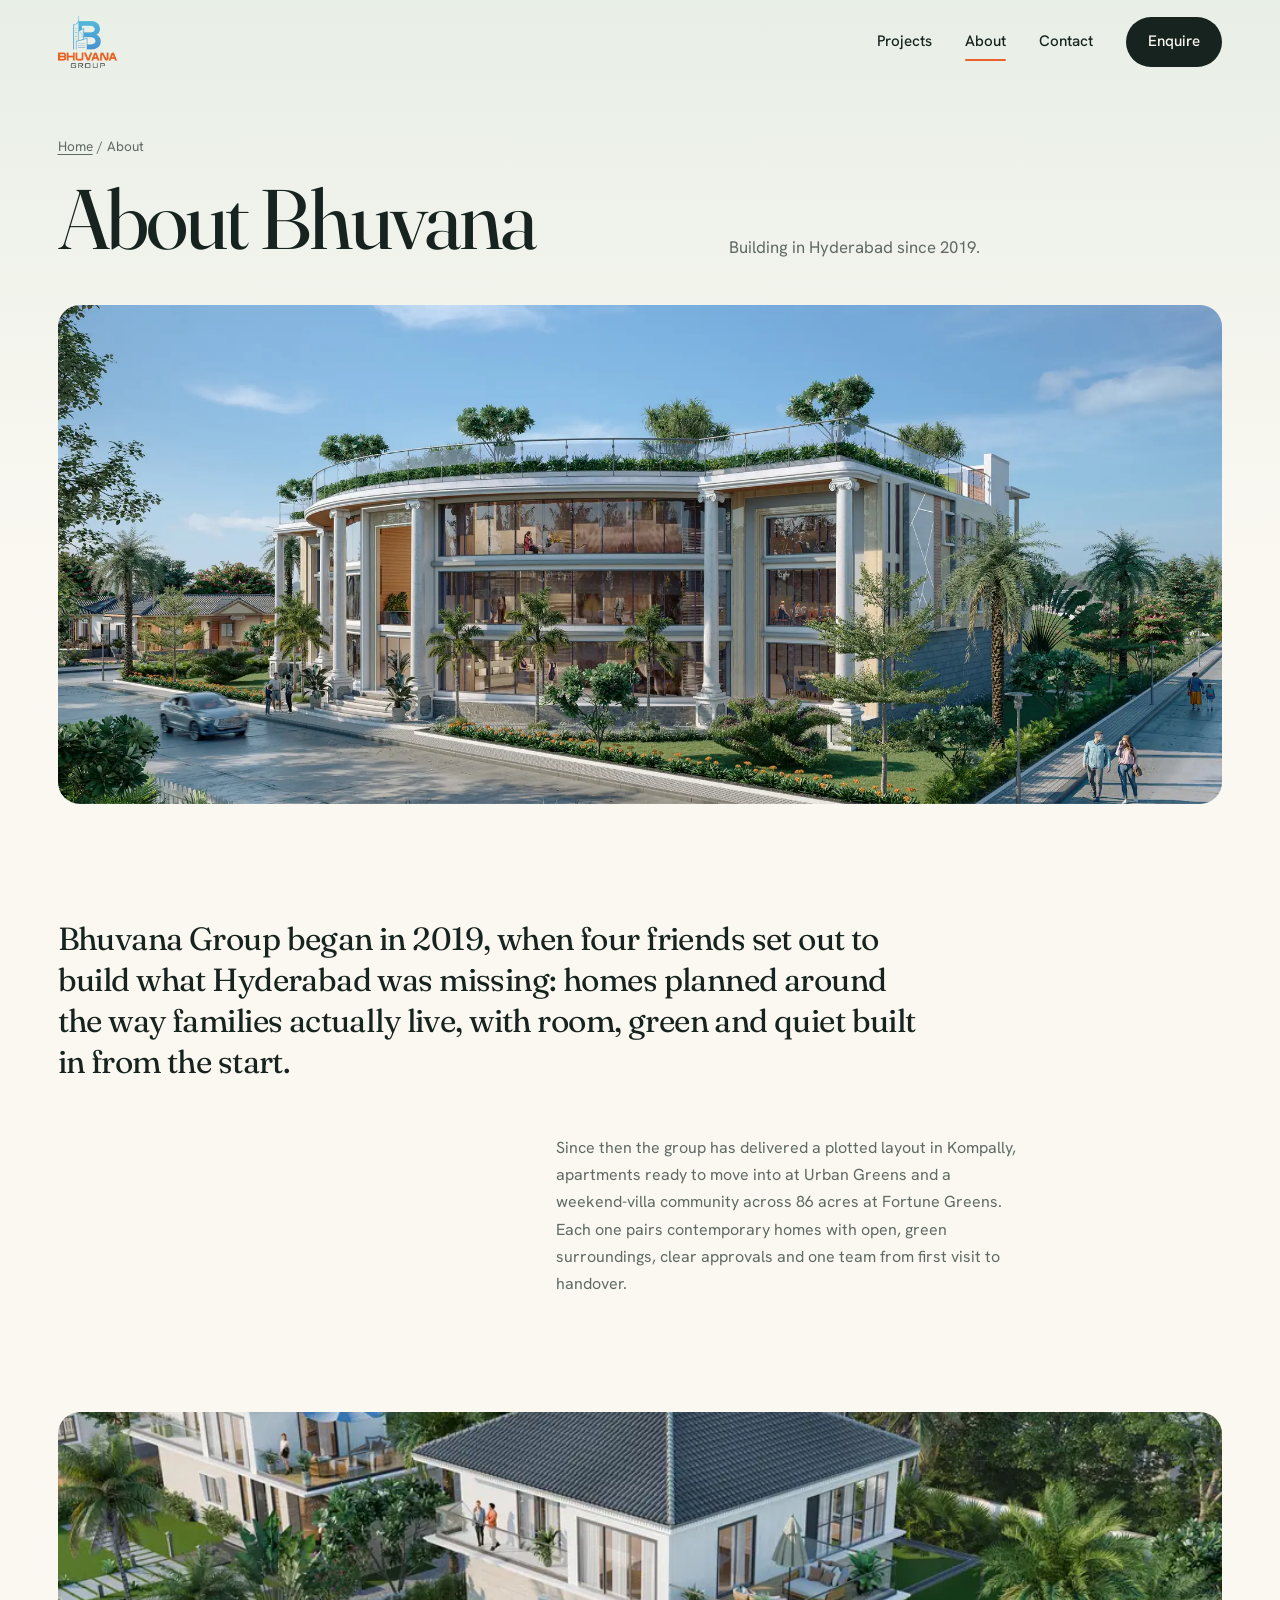
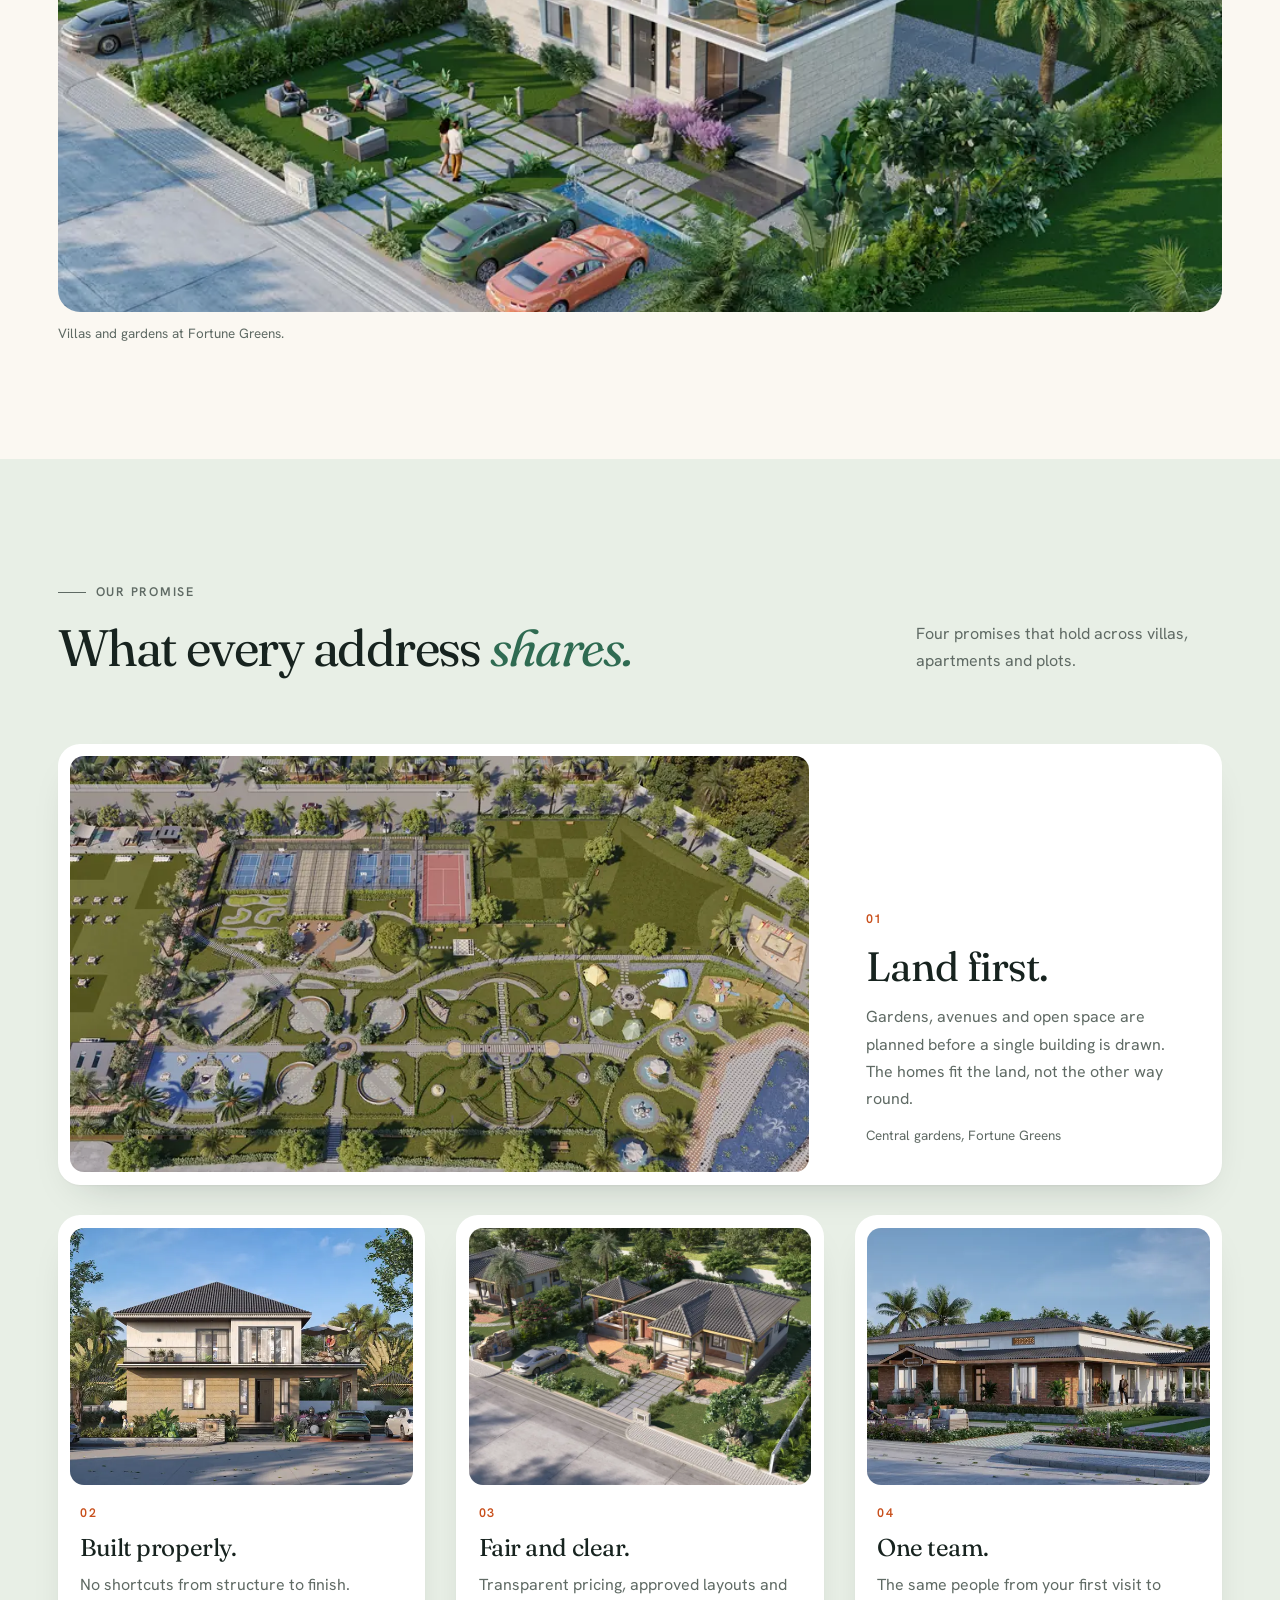
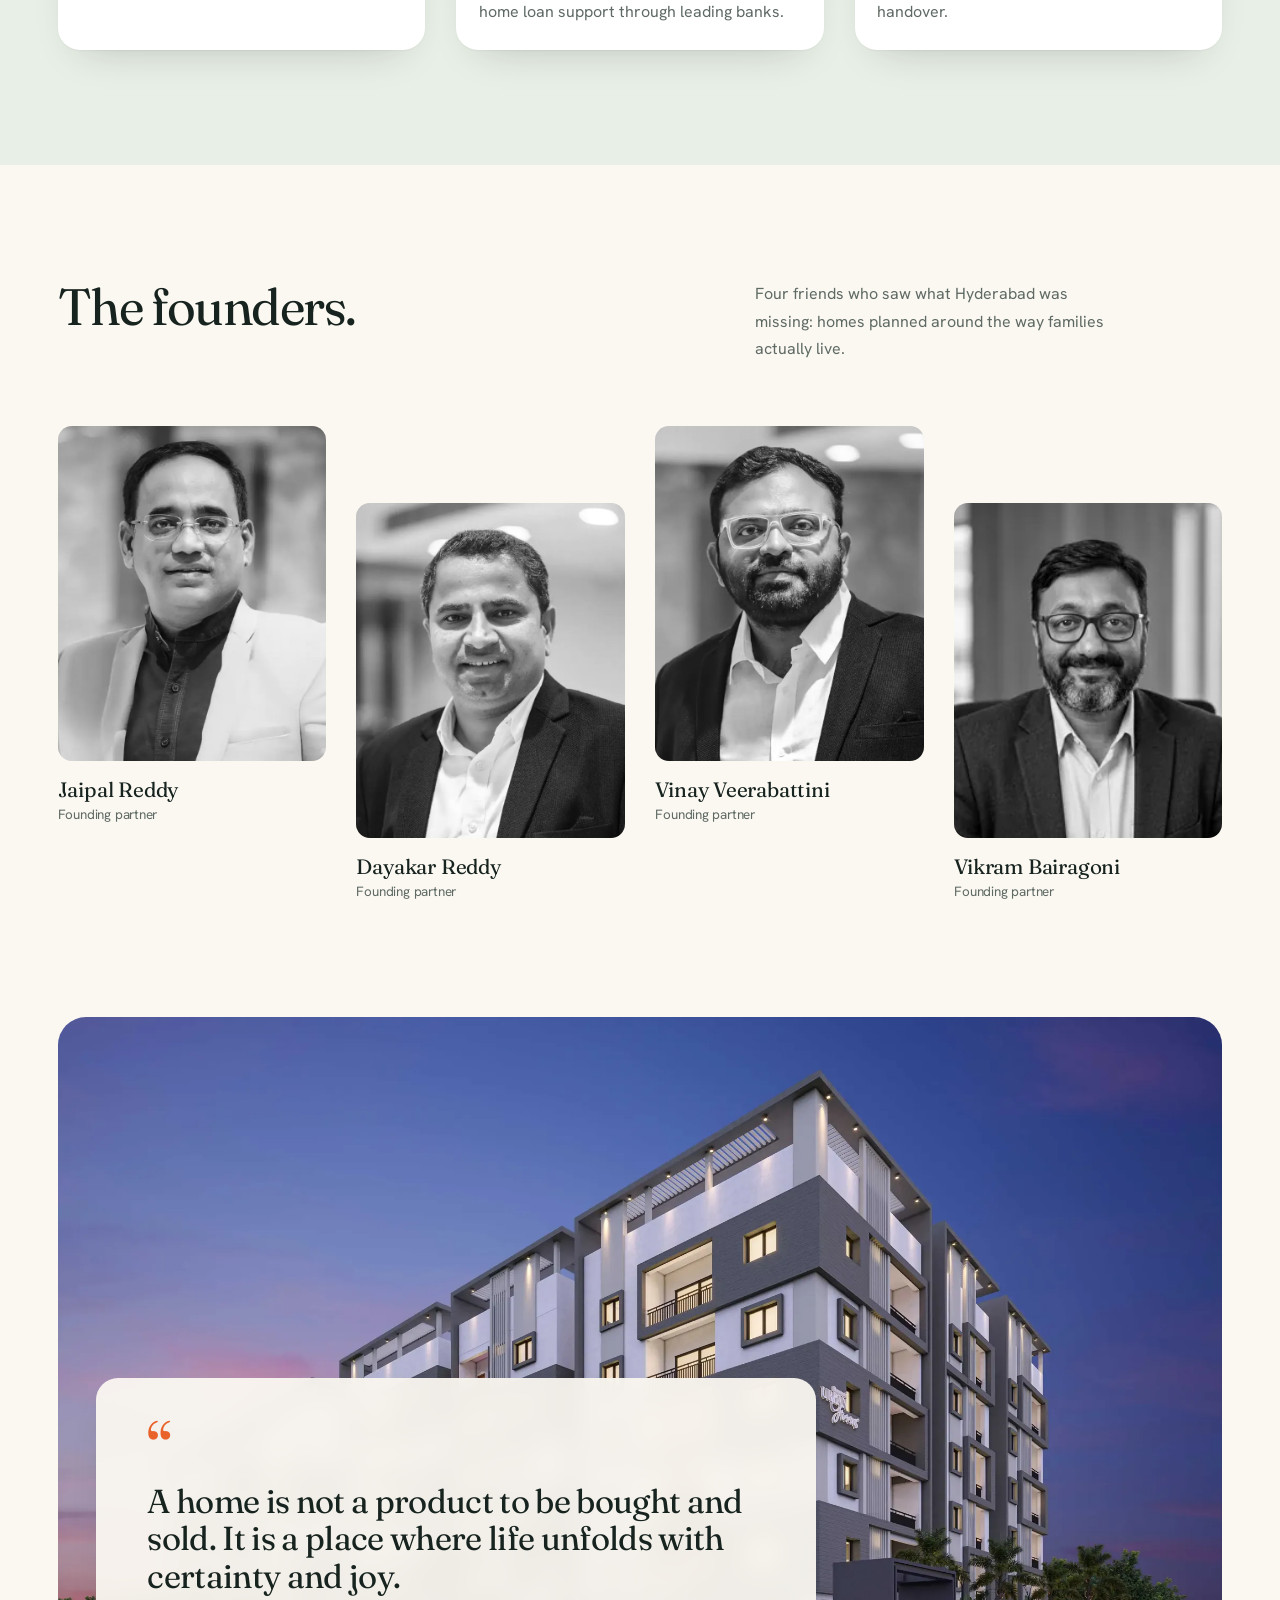
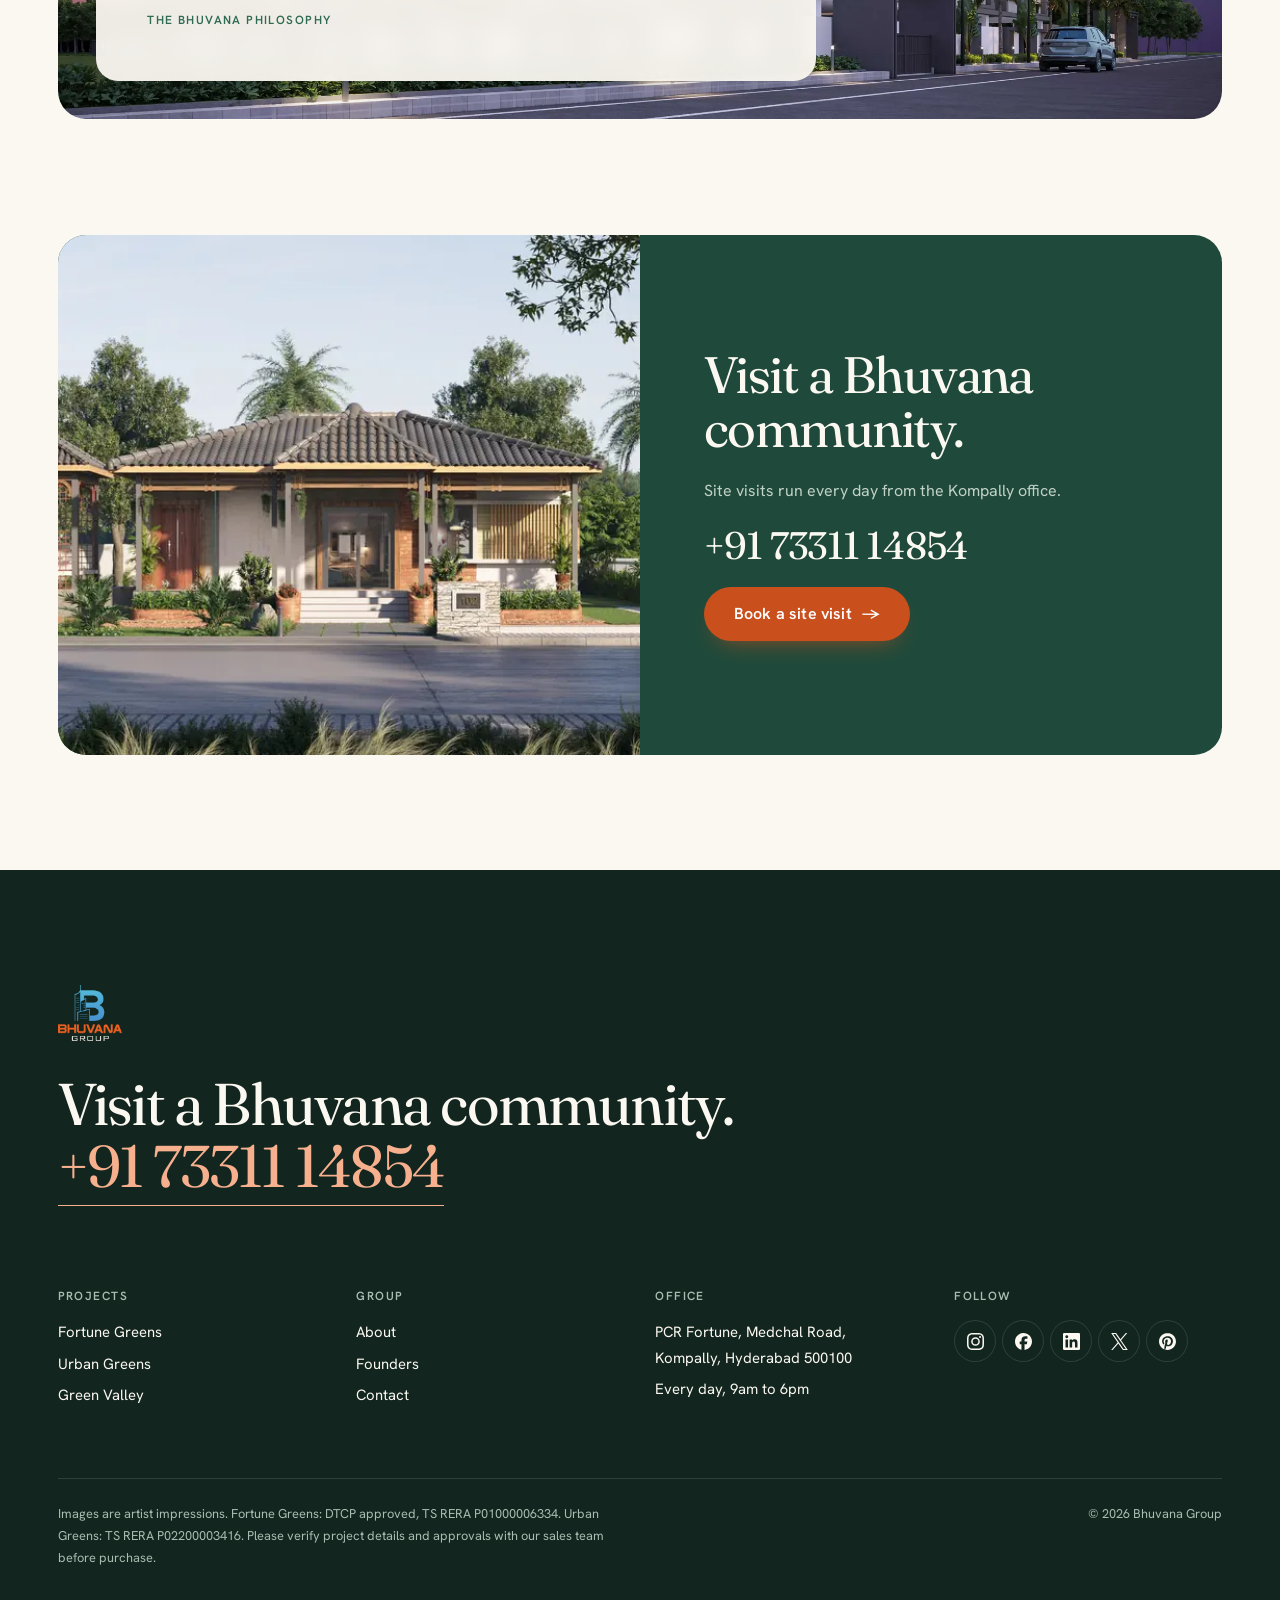
==== commit 60f2f6f7: "Redesign Bhuvana site: light daylight palette, new hero and UI - Replace navy/dark scheme with warm " ====
--- a/bhuvana/about.html
+++ b/bhuvana/about.html
@@ -9,7 +9,7 @@
 <link rel="icon" href="icon-512.png" type="image/png">
 <link rel="apple-touch-icon" href="apple-touch-icon.png">
 <link rel="canonical" href="https://bhuvanagroup.com/about.html">
-<meta name="theme-color" content="#0E1A2B">
+<meta name="theme-color" content="#FBF8F2">
 <meta property="og:type" content="website">
 <meta property="og:title" content="About Bhuvana Group | Our story and founders">
 <meta property="og:description" content="Bhuvana Group was founded in 2019 by four partners to build homes around open land, light and air in north Hyderabad.">
@@ -17,7 +17,7 @@
 <meta property="og:image" content="https://api.bhuvanagroup.com/uploads/contactusImg/1744460688095.png">
 <link rel="preconnect" href="https://fonts.googleapis.com">
 <link rel="preconnect" href="https://fonts.gstatic.com" crossorigin>
-<link href="https://fonts.googleapis.com/css2?family=Hanken+Grotesk:wght@400;500;600&display=swap" rel="stylesheet">
+<link href="https://fonts.googleapis.com/css2?family=Fraunces:ital,opsz,wght@0,9..144,300..500;1,9..144,300..500&family=Hanken+Grotesk:wght@400;500;600&display=swap" rel="stylesheet">
 <link rel="stylesheet" href="assets/site.css">
 </head>
 <body>
@@ -56,14 +56,14 @@
 </header>
 
 <main id="main">
-<section class="phero">
-  <img src="assets/img/hero-aerial.webp" alt="Aerial view of a Bhuvana community surrounded by forest" fetchpriority="high" style="object-position:50% 62%">
-  <div class="hero-t"><div class="w">
+<section class="phero"><div class="w">
+  <div class="ph-t">
     <nav class="crumbs" aria-label="Breadcrumb"><a href="index.html">Home</a> / <span aria-current="page">About</span></nav>
     <h1 class="d1">About Bhuvana</h1>
     <div class="sub"><span>Building in Hyderabad since 2019.</span></div>
-  </div></div>
-</section>
+  </div>
+  <figure class="ph-img"><img src="assets/img/fg/fg-clubhouse-corner-2000.webp" srcset="assets/img/fg/fg-clubhouse-corner-1000.webp 1000w, assets/img/fg/fg-clubhouse-corner-2000.webp 2000w" sizes="100vw" alt="Clubhouse and gardens at Fortune Greens" fetchpriority="high" style="object-position:50% 55%"></figure>
+</div></section>
 
 <section class="sec pintro"><div class="w g">
   <p class="stmt">Bhuvana Group began in 2019, when four friends set out to build what Hyderabad was missing: homes planned around the way families actually live, with room, green and quiet built in from the start.</p>
@@ -72,29 +72,30 @@
 
 <section class="sec" style="padding-top:0"><div class="w"><figure class="plate bleed" style="aspect-ratio:21/9;overflow:hidden"><img src="assets/img/fg/fg-villas-aerial-2000.webp" srcset="assets/img/fg/fg-villas-aerial-1000.webp 1000w, assets/img/fg/fg-villas-aerial-2000.webp 2000w" sizes="(max-width:900px) 100vw, 60vw" alt="Villas and gardens at Fortune Greens from above" loading="lazy"></figure><p class="cap" style="margin-top:12px">Villas and gardens at Fortune Greens.</p></div></section>
 
-<section class="sec prin dark"><div class="w g">
-  <div class="prh"><h2 class="d2">What every address shares.</h2><p>Four promises that hold across villas, apartments and plots.</p></div>
-  <article class="pf">
+<section class="sec prin tint"><div class="w g">
+  <div class="prh"><div><p class="eyebrow">Our promise</p><h2 class="d2" style="margin-top:18px">What every address <em>shares.</em></h2></div><p>Four promises that hold across villas, apartments and plots.</p></div>
+  <article class="rv pf">
     <div class="pic"><img src="assets/img/fg/fg-aerial-courts-2000.webp" srcset="assets/img/fg/fg-aerial-courts-1000.webp 1000w, assets/img/fg/fg-aerial-courts-2000.webp 2000w" sizes="(max-width:900px) 100vw, 60vw" alt="Central gardens and sports courts at Fortune Greens from above" loading="lazy"></div>
-    <div class="pt"><h3>Land first.</h3><p>Gardens, avenues and open space are planned before a single building is drawn. The homes fit the land, not the other way round.</p><span class="cap">Central gardens, Fortune Greens</span></div>
+    <div class="pt"><span class="pnum">01</span><h3>Land first.</h3><p>Gardens, avenues and open space are planned before a single building is drawn. The homes fit the land, not the other way round.</p><span class="cap">Central gardens, Fortune Greens</span></div>
   </article>
-  <article class="ps ps1"><div class="pic"><img src="assets/img/fg/fg-villa-two-storey-2000.webp" srcset="assets/img/fg/fg-villa-two-storey-1000.webp 1000w, assets/img/fg/fg-villa-two-storey-2000.webp 2000w" sizes="(max-width:900px) 100vw, 60vw" alt="Two-storey villa at Fortune Greens" loading="lazy"></div><h3>Built properly.</h3><p>No shortcuts from structure to finish.</p></article>
-  <article class="ps ps2"><div class="pic"><img src="assets/img/fg/fg-villas-street-aerial-2000.webp" srcset="assets/img/fg/fg-villas-street-aerial-1000.webp 1000w, assets/img/fg/fg-villas-street-aerial-2000.webp 2000w" sizes="(max-width:900px) 100vw, 60vw" alt="Villa lane at Fortune Greens from above" loading="lazy"></div><h3>Fair and clear.</h3><p>Transparent pricing, approved layouts and home loan support through leading banks.</p></article>
-  <article class="ps ps3"><div class="pic"><img src="assets/img/fg/fg-verandah-2000.webp" srcset="assets/img/fg/fg-verandah-1000.webp 1000w, assets/img/fg/fg-verandah-2000.webp 2000w" sizes="(max-width:900px) 100vw, 60vw" alt="Residents on a verandah at Fortune Greens" loading="lazy"></div><h3>One team.</h3><p>The same people from your first visit to handover.</p></article>
+  <article class="rv ps ps1"><div class="pic"><img src="assets/img/fg/fg-villa-two-storey-2000.webp" srcset="assets/img/fg/fg-villa-two-storey-1000.webp 1000w, assets/img/fg/fg-villa-two-storey-2000.webp 2000w" sizes="(max-width:900px) 100vw, 60vw" alt="Two-storey villa at Fortune Greens" loading="lazy"></div><span class="pnum">02</span><h3>Built properly.</h3><p>No shortcuts from structure to finish.</p></article>
+  <article class="rv ps ps2"><div class="pic"><img src="assets/img/fg/fg-villas-street-aerial-2000.webp" srcset="assets/img/fg/fg-villas-street-aerial-1000.webp 1000w, assets/img/fg/fg-villas-street-aerial-2000.webp 2000w" sizes="(max-width:900px) 100vw, 60vw" alt="Villa lane at Fortune Greens from above" loading="lazy"></div><span class="pnum">03</span><h3>Fair and clear.</h3><p>Transparent pricing, approved layouts and home loan support through leading banks.</p></article>
+  <article class="rv ps ps3"><div class="pic"><img src="assets/img/fg/fg-verandah-2000.webp" srcset="assets/img/fg/fg-verandah-1000.webp 1000w, assets/img/fg/fg-verandah-2000.webp 2000w" sizes="(max-width:900px) 100vw, 60vw" alt="Residents on a verandah at Fortune Greens" loading="lazy"></div><span class="pnum">04</span><h3>One team.</h3><p>The same people from your first visit to handover.</p></article>
 </div></section>
 
 <section class="sec people" id="founders"><div class="w g">
   <h2 class="d2">The founders.</h2>
   <p class="intro">Four friends who saw what Hyderabad was missing: homes planned around the way families actually live.</p>
-  <figure><div class="ph"><img src="assets/img/jaipal-reddy.webp" alt="Jaipal Reddy" width="640" height="800" loading="lazy"></div><figcaption>Jaipal Reddy<span>Founding partner</span></figcaption></figure><figure><div class="ph"><img src="assets/img/dayakar-reddy.webp" alt="Dayakar Reddy" width="640" height="800" loading="lazy"></div><figcaption>Dayakar Reddy<span>Founding partner</span></figcaption></figure><figure><div class="ph"><img src="assets/img/vinay-veerabattini.webp" alt="Vinay Veerabattini" width="640" height="800" loading="lazy"></div><figcaption>Vinay Veerabattini<span>Founding partner</span></figcaption></figure><figure><div class="ph"><img src="assets/img/vikram-bairagoni.webp" alt="Vikram Bairagoni" width="640" height="800" loading="lazy"></div><figcaption>Vikram Bairagoni<span>Founding partner</span></figcaption></figure>
+  <figure class="rv"><div class="ph"><img src="assets/img/jaipal-reddy.webp" alt="Jaipal Reddy" width="640" height="800" loading="lazy"></div><figcaption>Jaipal Reddy<span>Founding partner</span></figcaption></figure><figure class="rv"><div class="ph"><img src="assets/img/dayakar-reddy.webp" alt="Dayakar Reddy" width="640" height="800" loading="lazy"></div><figcaption>Dayakar Reddy<span>Founding partner</span></figcaption></figure><figure class="rv"><div class="ph"><img src="assets/img/vinay-veerabattini.webp" alt="Vinay Veerabattini" width="640" height="800" loading="lazy"></div><figcaption>Vinay Veerabattini<span>Founding partner</span></figcaption></figure><figure class="rv"><div class="ph"><img src="assets/img/vikram-bairagoni.webp" alt="Vikram Bairagoni" width="640" height="800" loading="lazy"></div><figcaption>Vikram Bairagoni<span>Founding partner</span></figcaption></figure>
 </div></section>
 
 <section class="band">
   <img src="assets/img/urban-greens-dusk.webp" alt="" loading="lazy" style="object-position:60% 50%">
-  <div class="w g"><blockquote class="d3">“A home is not a product to be bought and sold. It is a place where life unfolds with certainty and joy.”</blockquote><p class="cap">The Bhuvana philosophy</p></div>
+  <div class="w"><div class="qcard rv"><blockquote class="d3">A home is not a product to be bought and sold. It is a place where life unfolds with certainty and joy.</blockquote><p class="cap">The Bhuvana philosophy</p></div></div>
 </section>
 
 <section class="sec visit"><div class="w g">
+  <div class="panel rv">
   <div class="pic"><img src="assets/img/fg/fg-villa-porch-2000.webp" srcset="assets/img/fg/fg-villa-porch-1000.webp 1000w, assets/img/fg/fg-villa-porch-2000.webp 2000w" sizes="(max-width:900px) 100vw, 60vw" alt="" loading="lazy" style="object-position:50% 60%"></div>
   <div class="txt">
     <h2 class="d2">Visit a Bhuvana community.</h2>
@@ -102,11 +103,13 @@
     <a class="tel" href="tel:+917331114854">+91 73311 14854</a>
     <button class="btn" data-lead>Book a site visit</button>
   </div>
+  </div>
 </div></section>
 </main>
 
 <footer>
   <div class="w g">
+    <a class="logo-f" href="index.html" aria-label="Bhuvana Group home"><img src="assets/img/logo-light.png" alt="Bhuvana Group" width="64" height="56" loading="lazy"></a>
     <p class="big">Visit a Bhuvana community.<br><a href="tel:+917331114854">+91 73311 14854</a></p>
     <div class="cols">
       <div><h4>Projects</h4><a href="fortune-greens.html">Fortune Greens</a><a href="urban-greens.html">Urban Greens</a><a href="green-valley.html">Green Valley</a></div>
--- a/bhuvana/assets/site.css
+++ b/bhuvana/assets/site.css
@@ -1,10 +1,19 @@
+/* =========================================================
+   Bhuvana Group: v19 "daylight"
+   Warm ivory ground, forest-green ink, brand orange accent
+   (taken from the logo), serif display type.
+   ========================================================= */
 :root{
-  --paper:#FAFBFC;--canopy:#0E1A2B;--moss:#22406B;--stone:#737B87;--mist:#E3E7ED;
-  --ink:var(--canopy);--mute:var(--stone);--line:var(--mist);
-  --serif:"Hanken Grotesk","Helvetica Neue",Arial,system-ui,sans-serif;
+  --paper:#FBF8F2;--sand:#F3EDE3;--sage:#E8EFE6;--sage-2:#D6E3D3;
+  --ink:#17231F;--forest:#1F4A3B;--leaf:#2F6B52;--stone:#5F6A64;--line:#E4DDD1;
+  --sun:#E8622A;--sun-d:#C9501C;--sky:#3F8FD6;--card:#FFFFFF;
+  --mute:var(--stone);
+  --serif:"Fraunces",Georgia,"Times New Roman",serif;
   --sans:"Hanken Grotesk","Helvetica Neue",Arial,system-ui,sans-serif;
   --pad:clamp(20px,4.5vw,64px);--gut:clamp(16px,2.4vw,32px);
-  --sec:clamp(96px,11vw,176px);--hh:84px;--ease:cubic-bezier(.2,.7,.1,1);
+  --sec:clamp(80px,9vw,144px);--hh:84px;--ease:cubic-bezier(.2,.7,.1,1);
+  --r:22px;--r-s:14px;
+  --shadow:0 1px 2px rgba(23,35,31,.04),0 18px 40px -24px rgba(23,35,31,.28);
   box-sizing:border-box;
 }
 *,*::before,*::after{box-sizing:inherit;margin:0}
@@ -13,349 +22,373 @@
 img,svg{display:block;max-width:100%}
 a{color:inherit;text-decoration:none}
 button{font:inherit;color:inherit;background:none;border:0;cursor:pointer;padding:0}
-:focus-visible{outline:2px solid var(--moss);outline-offset:3px}
-::selection{background:var(--canopy);color:var(--paper)}
+:focus-visible{outline:2px solid var(--sun);outline-offset:3px}
+::selection{background:var(--sun);color:#fff}
 [hidden]{display:none!important}
 
-.w{padding-inline:var(--pad);max-width:1600px;margin-inline:auto}
+.w{padding-inline:var(--pad);max-width:1480px;margin-inline:auto}
 .g{display:grid;grid-template-columns:repeat(12,minmax(0,1fr));column-gap:var(--gut)}
 .sec{padding-block:var(--sec)}
-.dark,footer{background:radial-gradient(120% 90% at 88% 0%,rgba(46,98,170,.55) 0%,rgba(46,98,170,0) 55%),radial-gradient(80% 70% at 0% 100%,rgba(20,48,92,.7) 0%,rgba(20,48,92,0) 60%),linear-gradient(165deg,#081222 0%,#0E1F3B 55%,#132B52 100%)}
-.dark{color:var(--paper);--mute:#A7B3C4;--line:#243752}
-.dark .pic,.dark figure>button[data-view]{background:#152742}
+.tint{background:var(--sage)}
+.sandbg,.alt{background:var(--sand)}
+/* ".dark" sections from v18 are now soft sage, not navy */
+.dark{background:var(--sage)}
+.dark .pic,.dark figure>button[data-view]{background:var(--sage-2)}
 
 /* type */
-.d1,.d2,.d3,.stmt,h1,h2{font-family:var(--serif);font-weight:500;letter-spacing:-.03em}
-.d1{font-size:clamp(3rem,8.4vw,8.4rem);line-height:.92;letter-spacing:-.05em}
-.d2{font-size:clamp(2.1rem,4.4vw,4.2rem);line-height:1;letter-spacing:-.045em}
-.d3{font-size:clamp(1.7rem,3vw,2.8rem);line-height:1.12;letter-spacing:-.035em}
-.stmt{font-size:clamp(1.45rem,2.4vw,2.3rem);line-height:1.28;font-weight:400;letter-spacing:-.025em}
+.d1,.d2,.d3,.stmt,h1,h2{font-family:var(--serif);font-weight:400;letter-spacing:-.02em;font-optical-sizing:auto}
+.d1{font-size:clamp(2.9rem,6.6vw,6.4rem);line-height:.98;letter-spacing:-.035em}
+.d2{font-size:clamp(2.1rem,4vw,3.8rem);line-height:1.04;letter-spacing:-.03em}
+.d3{font-size:clamp(1.6rem,2.6vw,2.4rem);line-height:1.12}
+.d1 em,.d2 em,.d3 em,.stmt em{font-style:italic;color:var(--leaf)}
+.stmt{font-size:clamp(1.5rem,2.5vw,2.35rem);line-height:1.28;letter-spacing:-.018em}
 .cap{font-size:.84rem;color:var(--mute);line-height:1.5}
-.lead-p{font-size:clamp(1.05rem,1.25vw,1.2rem);line-height:1.65;max-width:38ch}
+.lead-p{font-size:clamp(1.05rem,1.25vw,1.2rem);line-height:1.65;max-width:40ch}
 p{max-width:62ch}
-
-/* links & buttons: understated */
-.ul{display:inline-block;padding-bottom:3px;background:linear-gradient(currentColor,currentColor) 0 100%/100% 1px no-repeat;transition:background-size .5s var(--ease);font-weight:500}
-.ul:hover{background-size:0 1px;background-position:100% 100%}
-.btn{display:inline-flex;align-items:center;justify-content:center;min-height:54px;padding:0 34px;background:var(--canopy);color:var(--paper);font-weight:500;letter-spacing:.01em;transition:background .3s}
-.btn:hover{background:var(--moss)}
-.dark .btn{background:var(--paper);color:var(--canopy)}
-.dark .btn:hover{background:var(--mist)}
-
-/* header */
-header{position:fixed;inset:0 0 auto;z-index:40;color:var(--paper);transition:background .4s,color .4s,box-shadow .4s}
+.eyebrow{display:inline-flex;align-items:center;gap:10px;font-size:.78rem;font-weight:600;letter-spacing:.14em;text-transform:uppercase;color:var(--leaf)}
+.eyebrow::before{content:"";width:28px;height:1px;background:currentColor}
+.eyebrow.pill{padding:8px 14px 8px 12px;border-radius:99px;background:var(--card);box-shadow:var(--shadow);letter-spacing:.1em}
+.eyebrow.pill::before{width:8px;height:8px;border-radius:50%;background:var(--sun);box-shadow:0 0 0 4px rgba(232,98,42,.18)}
+
+/* links & buttons */
+.ul{display:inline-flex;align-items:center;gap:8px;padding-bottom:3px;background:linear-gradient(currentColor,currentColor) 0 100%/100% 1px no-repeat;transition:background-size .5s var(--ease),color .3s;font-weight:600}
+.ul:hover{background-size:0 1px;background-position:100% 100%;color:var(--sun-d)}
+.btn{display:inline-flex;align-items:center;justify-content:center;gap:10px;min-height:54px;padding:0 30px;border-radius:99px;background:var(--sun-d);color:#fff;font-weight:600;letter-spacing:.01em;transition:background .3s,transform .3s var(--ease),box-shadow .3s;box-shadow:0 12px 24px -14px rgba(201,80,28,.8)}
+.btn:hover{background:#B34518;transform:translateY(-2px)}
+.btn::after{content:"→";transition:transform .3s var(--ease)}
+.btn:hover::after{transform:translateX(3px)}
+.btn.ghost{background:transparent;color:var(--ink);box-shadow:inset 0 0 0 1.5px var(--ink)}
+.btn.ghost:hover{background:var(--ink);color:var(--paper)}
+.btn.light{background:var(--card);color:var(--ink);box-shadow:var(--shadow)}
+.btn.light:hover{background:var(--sand)}
+.btn.plain::after,.enqf .btn::after,.thanks .btn::after{content:none}
+.arrow{display:inline-grid;place-items:center;width:44px;height:44px;border-radius:50%;background:var(--ink);color:var(--paper);font-size:1.1rem;transition:background .3s,transform .3s var(--ease);flex:none}
+
+/* header: always light, lifts on scroll */
+header{position:fixed;inset:0 0 auto;z-index:40;color:var(--ink);transition:background .4s,box-shadow .4s,backdrop-filter .4s}
+header.solid{background:rgba(251,248,242,.86);backdrop-filter:saturate(1.4) blur(14px);-webkit-backdrop-filter:saturate(1.4) blur(14px);box-shadow:0 1px 0 var(--line)}
 .bar{display:flex;align-items:center;justify-content:space-between;height:var(--hh);gap:var(--gut)}
-.logo img{height:50px;width:auto}.logo .dk{display:none}
-.nav{display:flex;align-items:center;gap:clamp(20px,2.6vw,40px);font-size:.95rem}
-.nav a[aria-current=page]{background:linear-gradient(currentColor,currentColor) 0 100%/100% 1px no-repeat;padding-bottom:3px}
-.nav .enq{padding:10px 20px;border:1px solid currentColor;transition:background .3s,color .3s}
-.nav .enq:hover{background:var(--paper);color:var(--canopy)}
-header.solid{background:var(--paper);color:var(--ink);box-shadow:0 1px 0 var(--line)}
-header.solid .logo .lt{display:none}header.solid .logo .dk{display:block}
-header.solid .nav .enq:hover{background:var(--canopy);color:var(--paper)}
+.logo img{height:52px;width:auto}.logo .lt{display:none}.logo .dk{display:block}
+.nav{display:flex;align-items:center;gap:clamp(20px,2.6vw,40px);font-size:.95rem;font-weight:500}
+.nav>a,.nav .dd>a{position:relative;padding-block:8px}
+.nav>a::after,.nav .dd>a::after{content:"";position:absolute;left:0;right:0;bottom:2px;height:2px;border-radius:2px;background:var(--sun);transform:scaleX(0);transform-origin:left;transition:transform .35s var(--ease)}
+.nav>a:hover::after,.nav .dd>a:hover::after,.nav a[aria-current=page]::after{transform:scaleX(1)}
+.nav .enq{padding:12px 22px;border-radius:99px;background:var(--ink);color:var(--paper);transition:background .3s}
+.nav .enq::after{content:none!important}
+.nav .enq:hover{background:var(--sun-d)}
 .dd{position:relative}
-.dd .menu{position:absolute;top:calc(100% + 18px);left:-24px;width:300px;padding:12px 0;background:var(--paper);color:var(--ink);box-shadow:0 30px 60px -30px rgba(11,22,40,.4);opacity:0;visibility:hidden;transition:opacity .25s,visibility 0s .25s}
+.dd .menu{position:absolute;top:calc(100% + 14px);left:-24px;width:320px;padding:10px;border-radius:var(--r-s);background:var(--card);color:var(--ink);box-shadow:0 30px 60px -24px rgba(23,35,31,.35);opacity:0;visibility:hidden;translate:0 6px;transition:opacity .25s,translate .25s,visibility 0s .25s}
 .dd .menu::before{content:"";position:absolute;inset:-18px 0 auto;height:18px}
-.dd:hover .menu,.dd:focus-within .menu{opacity:1;visibility:visible;transition:opacity .25s}
-.dd .menu a{display:block;padding:12px 24px;font-weight:500;font-size:1.1rem;line-height:1.2;letter-spacing:-.01em}
+.dd:hover .menu,.dd:focus-within .menu{opacity:1;visibility:visible;translate:0 0;transition:opacity .25s,translate .25s}
+.dd .menu a{display:block;padding:12px 16px;border-radius:10px;font-family:var(--serif);font-size:1.2rem;line-height:1.2}
 .dd .menu a small{display:block;font:400 .82rem/1.5 var(--sans);color:var(--mute);margin-top:2px}
-.dd .menu a:hover{background:var(--mist)}
-.burger{display:none;font-size:.95rem;font-weight:500;min-height:44px}
+.dd .menu a:hover{background:var(--sage)}
+.burger{display:none;font-size:.95rem;font-weight:600;min-height:44px;padding:0 18px;border-radius:99px;background:var(--ink);color:var(--paper)}
 .mnav{display:none;position:fixed;inset:var(--hh) 0 0;background:var(--paper);color:var(--ink);padding:24px var(--pad);overflow:auto}
 .mnav.open{display:block}
-.mnav a{display:block;font-weight:500;letter-spacing:-.03em;font-size:1.9rem;line-height:1.1;padding:12px 0;border-bottom:1px solid var(--line)}
-.mnav a.sub{font-size:1.35rem;padding-left:20px}
+.mnav a{display:block;font-family:var(--serif);letter-spacing:-.02em;font-size:2rem;line-height:1.1;padding:14px 0;border-bottom:1px solid var(--line)}
+.mnav a.sub{font-size:1.4rem;padding-left:20px;color:var(--leaf)}
 .mnav .cap{margin-top:24px}
 @media (max-width:960px){.nav{display:none}.burger{display:block}}
 
-/* ---------- home hero: project carousel ---------- */
-.hero{position:relative;height:100svh;min-height:600px;color:var(--paper);background:var(--canopy);overflow:hidden}
-.slide{position:absolute;inset:0;opacity:0;visibility:hidden;transition:opacity 1.2s var(--ease),visibility 0s 1.2s}
-.slide.on{opacity:1;visibility:visible;transition:opacity 1.2s var(--ease),visibility 0s}
+/* ---------- home hero: bright split with image stage ---------- */
+.hero{position:relative;padding:calc(var(--hh) + clamp(20px,4vw,48px)) 0 clamp(48px,6vw,88px);overflow:hidden;
+  background:radial-gradient(60% 70% at 100% 0%,var(--sage) 0%,rgba(232,239,230,0) 70%),radial-gradient(40% 50% at 0% 100%,#FBE6D8 0%,rgba(251,230,216,0) 70%),var(--paper)}
+.hero-g{display:grid;grid-template-columns:minmax(0,5fr) minmax(0,7fr);gap:clamp(28px,4vw,64px);align-items:center}
+.hero-copy{display:grid;gap:clamp(20px,2.4vw,30px);justify-items:start}
+.hero-copy .d1{font-size:clamp(2.7rem,5vw,5rem)}
+.hero-copy .lead-p{color:var(--mute)}
+.cta-row{display:flex;flex-wrap:wrap;gap:12px}
+.stats{display:grid;grid-template-columns:repeat(3,auto);justify-content:start;gap:clamp(16px,3vw,44px);padding-top:clamp(16px,2vw,24px);border-top:1px solid var(--line);width:100%}
+.stats div{display:grid}
+.stats dd{order:-1;margin:0;font-family:var(--serif);font-size:clamp(2rem,3vw,2.8rem);line-height:1;letter-spacing:-.03em;color:var(--forest)}
+.stats dd sup{font-size:.45em;color:var(--sun-d);vertical-align:top;margin-left:2px}
+.stats dt{font-size:.84rem;color:var(--mute);margin-top:6px}
+.hero-stage{position:relative;height:clamp(460px,calc(100svh - var(--hh) - 120px),720px);border-radius:calc(var(--r) + 6px);overflow:hidden;background:var(--sage-2);box-shadow:0 40px 80px -40px rgba(23,35,31,.45);isolation:isolate}
+.slide{position:absolute;inset:0;opacity:0;visibility:hidden;transition:opacity 1.1s var(--ease),visibility 0s 1.1s}
+.slide.on{opacity:1;visibility:visible;transition:opacity 1.1s var(--ease),visibility 0s}
 .slide img{position:absolute;inset:0;width:100%;height:100%;object-fit:cover}
-.slide::after{content:"";position:absolute;inset:0;background:linear-gradient(180deg,rgba(11,22,40,.5) 0,rgba(11,22,40,0) 22%,rgba(11,22,40,.1) 42%,rgba(11,22,40,.82) 100%)}
-.hero-t{position:absolute;z-index:2;inset:auto 0 0;padding-bottom:clamp(96px,14vh,140px)}
-.hero-t .d1{max-width:12ch}
-.hero-t .sub{display:flex;flex-wrap:wrap;gap:8px 32px;align-items:baseline;margin-top:clamp(16px,2.4vh,28px);font-size:1.02rem}
-.hero-t .sub span{opacity:.85}
-.hero-t .sub a{font-weight:500}
-.slide .hero-t>*{opacity:0;translate:0 18px;transition:opacity .9s var(--ease) .25s,translate 1.1s var(--ease) .25s}
-.slide.on .hero-t>*{opacity:1;translate:0 0}
-/* the one orchestrated moment: first paint */
+.slide::after{content:"";position:absolute;inset:auto 0 0;height:45%;background:linear-gradient(180deg,rgba(23,35,31,0),rgba(23,35,31,.35));pointer-events:none}
+.hcard{position:absolute;z-index:2;left:clamp(14px,2vw,24px);right:clamp(14px,2vw,24px);bottom:clamp(14px,2vw,24px);display:flex;align-items:center;justify-content:space-between;gap:16px;padding:16px 16px 16px 22px;border-radius:var(--r-s);background:rgba(255,255,255,.92);backdrop-filter:blur(10px);-webkit-backdrop-filter:blur(10px);color:var(--ink);box-shadow:var(--shadow);max-width:520px}
+.hcard b{display:block;font-family:var(--serif);font-weight:400;font-size:clamp(1.35rem,2vw,1.75rem);line-height:1.1;letter-spacing:-.02em}
+.hcard span.cap{display:block;margin-top:4px}
+.hcard:hover .arrow{background:var(--sun-d);transform:translateX(3px)}
+.chip{display:inline-flex;align-items:center;gap:6px;padding:4px 10px;border-radius:99px;font-size:.72rem;font-weight:600;letter-spacing:.06em;text-transform:uppercase;background:var(--sage);color:var(--forest);white-space:nowrap}
+.chip.hot{background:#FDE7DC;color:#A8421A}
+.chip::before{content:"";width:6px;height:6px;border-radius:50%;background:currentColor}
+.slide .hcard{opacity:0;translate:0 14px;transition:opacity .8s var(--ease) .3s,translate 1s var(--ease) .3s}
+.slide.on .hcard{opacity:1;translate:0 0}
 @media (prefers-reduced-motion:no-preference){
   .hero.intro .slide.on img{animation:settle 2.4s var(--ease) both}
-  .hero.intro .slide.on .d1{animation:rise 1.4s var(--ease) .3s both;clip-path:inset(0 0 0 0)}
-  @keyframes settle{from{scale:1.12}}
-  @keyframes rise{from{translate:0 .5em;opacity:0}}
+  .hero.intro .hero-copy>*{animation:rise 1.1s var(--ease) both}
+  .hero.intro .hero-copy>:nth-child(2){animation-delay:.08s}
+  .hero.intro .hero-copy>:nth-child(3){animation-delay:.16s}
+  .hero.intro .hero-copy>:nth-child(4){animation-delay:.24s}
+  .hero.intro .hero-copy>:nth-child(5){animation-delay:.32s}
+  @keyframes settle{from{scale:1.1}}
+  @keyframes rise{from{translate:0 24px;opacity:0}}
 }
-.hidx{position:absolute;z-index:3;inset:auto 0 0;padding-bottom:28px}
-.hidx .w{display:flex;justify-content:space-between;align-items:center;gap:var(--gut)}
-.tabs{display:flex;gap:clamp(16px,3vw,48px);font-size:.9rem}
-.tab{position:relative;padding-bottom:10px;opacity:.6;transition:opacity .3s}
-.tab.on,.tab:hover{opacity:1}
-.tab::after{content:"";position:absolute;left:0;right:0;bottom:0;height:1px;background:currentColor;transform:scaleX(0);transform-origin:left}
+.hidx{position:absolute;z-index:3;inset:clamp(14px,2vw,24px) clamp(14px,2vw,24px) auto;display:flex;justify-content:space-between;align-items:center;gap:12px}
+.tabs{display:flex;gap:6px;padding:5px;border-radius:99px;background:rgba(255,255,255,.88);backdrop-filter:blur(10px);-webkit-backdrop-filter:blur(10px);font-size:.84rem;font-weight:500;box-shadow:var(--shadow)}
+.tab{position:relative;overflow:hidden;padding:8px 14px;border-radius:99px;color:var(--mute);transition:color .3s,background .3s}
+.tab:hover{color:var(--ink)}
+.tab.on{color:var(--paper);background:var(--ink)}
+.tab::after{content:"";position:absolute;left:14px;right:14px;bottom:4px;height:2px;border-radius:2px;background:var(--sun);transform:scaleX(0);transform-origin:left}
 .tab.on::after{animation:fill var(--dur,6.5s) linear forwards}
 .hero.paused .tab.on::after{animation-play-state:paused}
 @keyframes fill{to{transform:scaleX(1)}}
-.pp{font-size:.85rem;opacity:.8;min-height:44px}
-.pp:hover{opacity:1}
-@media (max-width:700px){.tab:not(.on){display:none}.tabs{gap:0}.tab.on::before{content:attr(data-n);margin-right:10px;opacity:.7}}
-
-/* ---------- page hero (inner pages) ---------- */
-.phero{position:relative;height:88svh;min-height:560px;color:var(--paper);background:var(--canopy);overflow:hidden}
-.phero>img{position:absolute;inset:0;width:100%;height:100%;object-fit:cover}
-.phero::after{content:"";position:absolute;inset:0;background:linear-gradient(180deg,rgba(11,22,40,.5) 0,rgba(11,22,40,0) 25%,rgba(11,22,40,.1) 45%,rgba(11,22,40,.8) 100%)}
-.phero .hero-t{padding-bottom:clamp(48px,8vh,88px)}
-.crumbs{font-size:.85rem;margin-bottom:clamp(16px,2.4vh,28px);opacity:.85}
+.pp{font-size:.8rem;font-weight:600;min-height:40px;padding:0 16px;border-radius:99px;background:rgba(255,255,255,.88);box-shadow:var(--shadow)}
+.pp:hover{background:#fff}
+@media (max-width:1100px){.tab{padding:8px 10px}}
+@media (max-width:960px){
+  .hero-g{grid-template-columns:1fr}
+  .hero-stage{height:auto;aspect-ratio:4/5;max-height:620px}
+}
+@media (max-width:560px){.stats{grid-template-columns:repeat(3,1fr);width:100%}.stats dd{font-size:1.9rem}.stats dt{font-size:.76rem}.cta-row .btn{flex:1 1 auto}}
+@media (max-width:700px){.tab:not(.on){display:none}.tab.on::before{content:attr(data-n);margin-right:8px;opacity:.7}.hero-stage{aspect-ratio:4/5}.hcard .cap{display:none}}
+
+/* trust strip */
+.trust{border-block:1px solid var(--line);background:var(--card)}
+.trust ul{list-style:none;padding-block:22px;display:flex;flex-wrap:wrap;justify-content:space-between;gap:16px 32px}
+.trust li{display:flex;align-items:center;gap:12px;font-weight:500;font-size:.95rem}
+.ico{width:22px;height:22px;fill:none;stroke:var(--leaf);stroke-width:1.6;stroke-linecap:round;stroke-linejoin:round;flex:none}
+.trust .ico{width:38px;height:38px;padding:8px;border-radius:50%;background:var(--sage)}
+
+/* ---------- page hero (inner pages): light title + inset image ---------- */
+.phero{padding-top:calc(var(--hh) + clamp(28px,4vw,56px));background:linear-gradient(180deg,var(--sage) 0,var(--paper) 70%)}
+.ph-t{display:grid;grid-template-columns:minmax(0,1.3fr) minmax(0,1fr);gap:20px var(--gut);align-items:end;padding-bottom:clamp(28px,3.4vw,48px)}
+.ph-t .crumbs{grid-column:1/-1}
+.ph-t .sub{display:flex;flex-wrap:wrap;align-items:center;gap:14px 24px;justify-content:flex-start}
+.ph-t .sub>span{flex-basis:100%;font-size:clamp(1.05rem,1.3vw,1.2rem);color:var(--mute);max-width:40ch}
+.ph-img{position:relative;aspect-ratio:21/9;border-radius:var(--r);overflow:hidden;background:var(--sage-2)}
+.ph-img img{position:absolute;inset:0;width:100%;height:100%;object-fit:cover}
+@media (max-width:900px){.ph-t{grid-template-columns:1fr}.ph-img{aspect-ratio:4/3}}
+.crumbs{font-size:.85rem;color:var(--mute)}
 .crumbs a{text-decoration:underline;text-underline-offset:3px;text-decoration-thickness:1px}
-@media (prefers-reduced-motion:no-preference){.phero>img{animation:settle 2.4s var(--ease) both}.phero .d1{animation:rise 1.4s var(--ease) .3s both}}
+.crumbs a:hover{color:var(--sun-d)}
+@media (prefers-reduced-motion:no-preference){.ph-img img{animation:settle 2.4s var(--ease) both}.ph-t>*{animation:rise 1s var(--ease) both}}
 /* typographic page top (no image) */
-.ttop{padding:calc(var(--hh) + clamp(64px,10vw,140px)) 0 clamp(48px,6vw,88px)}
-.ttop .crumbs{opacity:1;color:var(--mute)}
+.ttop{padding:calc(var(--hh) + clamp(56px,8vw,120px)) 0 clamp(48px,6vw,80px);background:linear-gradient(180deg,var(--sage) 0,var(--paper) 100%)}
 
 /* ---------- editorial building blocks ---------- */
+.stmt-wrap .eyebrow{grid-column:1/-1;margin-bottom:24px}
 .stmt-wrap .stmt{grid-column:1/10}
 .stmt-wrap .more{grid-column:1/10;margin-top:clamp(28px,3vw,40px)}
 @media (max-width:900px){.stmt-wrap .stmt,.stmt-wrap .more{grid-column:1/-1}}
-
+figure.plate{border-radius:var(--r);overflow:hidden}
 figure.plate img{width:100%;height:100%;object-fit:cover}
 figure.plate figcaption{margin-top:12px}
-.bleed{margin-inline:calc(var(--pad) * -1)}
-@media (min-width:1601px){.bleed{margin-inline:calc((100vw - 1600px)/-2 - var(--pad))}}
-
-/* project spreads */
-.spread{row-gap:clamp(28px,3vw,40px);align-items:end}
-.spread+.spread{margin-top:var(--sec)}
-.spread .pic{overflow:hidden;display:block}
-.spread .pic img{width:100%;height:100%;object-fit:cover;transition:scale 1.4s var(--ease)}
-.spread a.pic:hover img{scale:1.03}
-.spread .txt{display:grid;gap:18px;align-content:end}
-.spread .txt .cap{margin-top:-6px}
-.sp-a .pic{grid-column:1/-1;aspect-ratio:21/9}
-.sp-a .txt{grid-column:1/7}.sp-a .aside{grid-column:8/12;align-self:end}
-.sp-b .pic{grid-column:5/13;aspect-ratio:4/3;grid-row:1}
-.sp-b .txt{grid-column:1/5;grid-row:1}
-.sp-c .pic{grid-column:1/9;aspect-ratio:3/2}
-.sp-c .txt{grid-column:9/13}
-@media (max-width:900px){
-  .spread>*{grid-column:1/-1!important;grid-row:auto!important}
-  .sp-a .pic,.sp-b .pic,.sp-c .pic{aspect-ratio:4/3}
-}
-
-/* band: full-bleed image with one line */
-.band{position:relative;min-height:88svh;display:flex;align-items:flex-end;color:var(--paper);overflow:hidden}
+.bleed{margin-inline:0}
+
+/* band: image with a floating quote card (was dark overlay) */
+.band{position:relative;min-height:78svh;display:flex;align-items:flex-end;overflow:hidden;margin-inline:var(--pad);border-radius:calc(var(--r) + 6px);max-width:calc(1480px - 2 * var(--pad))}
+@media (min-width:1481px){.band{margin-inline:auto}}
 .band>img{position:absolute;inset:0;width:100%;height:100%;object-fit:cover}
-.band::after{content:"";position:absolute;inset:0;background:linear-gradient(180deg,rgba(11,22,40,.1),rgba(11,22,40,.7))}
-.band .w{position:relative;z-index:1;width:100%;padding-block:clamp(56px,8vw,112px)}
-.band blockquote{grid-column:1/10}
-.band .cap{grid-column:1/10;color:#D3DAE4;margin-top:20px}
-@media (max-width:900px){.band blockquote,.band .cap{grid-column:1/-1}}
+.band .w{position:relative;z-index:1;width:100%;padding-block:clamp(20px,3vw,40px);padding-inline:clamp(20px,3vw,40px);display:block}
+.band .qcard{max-width:720px;padding:clamp(28px,4vw,52px);border-radius:var(--r);background:rgba(251,248,242,.94);backdrop-filter:blur(12px);-webkit-backdrop-filter:blur(12px);box-shadow:var(--shadow)}
+.band blockquote{font-family:var(--serif)}
+.band blockquote::before{content:"“";display:block;font-size:4.5rem;line-height:.6;color:var(--sun);margin-bottom:10px}
+.band .cap{margin-top:18px;font-weight:600;letter-spacing:.12em;text-transform:uppercase;font-size:.74rem;color:var(--leaf)}
 
 /* principles */
-.prin .g{row-gap:clamp(48px,6vw,96px)}
-.prh{grid-column:1/-1;display:flex;justify-content:space-between;align-items:end;flex-wrap:wrap;gap:20px var(--gut)}
+.prin .g{row-gap:clamp(20px,2.4vw,32px)}
+.prh{grid-column:1/-1;display:flex;justify-content:space-between;align-items:end;flex-wrap:wrap;gap:20px var(--gut);margin-bottom:clamp(16px,3vw,40px)}
 .prh p{color:var(--mute);max-width:34ch}
-.prin .pic{overflow:hidden;background:var(--mist)}
+.prin article{background:var(--card);border-radius:var(--r);padding:clamp(10px,1vw,14px);box-shadow:var(--shadow);transition:transform .5s var(--ease),box-shadow .5s}
+.prin article:hover{transform:translateY(-4px);box-shadow:0 30px 60px -30px rgba(23,35,31,.4)}
+.prin .pic{overflow:hidden;background:var(--sage-2);border-radius:var(--r-s)}
 .prin .pic img{width:100%;height:100%;object-fit:cover;transition:scale 1.4s var(--ease)}
 .prin article:hover .pic img{scale:1.04}
-.prin h3{font-weight:500;letter-spacing:-.03em;line-height:1.1}
+.prin h3{font-family:var(--serif);font-weight:400;letter-spacing:-.02em;line-height:1.1}
 .prin p{color:var(--mute)}
-.pf{grid-column:1/-1;display:grid;grid-template-columns:subgrid;align-items:end}
-.pf .pic{grid-column:1/9;aspect-ratio:16/10}
-.pf .pt{grid-column:9/13;display:grid;gap:16px;padding-bottom:4px}
+.pnum{font-size:.78rem;font-weight:600;letter-spacing:.12em;color:var(--sun-d)}
+.pf{grid-column:1/-1;display:grid;grid-template-columns:minmax(0,8fr) minmax(0,4fr);gap:var(--gut);align-items:end}
+.pf .pic{aspect-ratio:16/9}
+.pf .pt{display:grid;gap:14px;padding:clamp(8px,2vw,28px)}
 .pf h3{font-size:clamp(1.9rem,3.2vw,3rem)}
-.ps{grid-column:span 4;display:grid;gap:14px;align-content:start}
-.ps .pic{aspect-ratio:4/5;margin-bottom:6px}
-.ps h3{font-size:clamp(1.35rem,1.9vw,1.7rem)}
-.ps2{margin-top:clamp(48px,7vw,112px)}
-@media (max-width:900px){
-  .pf{grid-template-columns:1fr}.pf .pic,.pf .pt{grid-column:1/-1}.pf .pt{margin-top:20px}
-  .ps{grid-column:1/-1}.ps2{margin-top:0}.ps .pic{aspect-ratio:4/3}
-}
-/* founders */
+.ps{grid-column:span 4;display:grid;gap:10px;align-content:start}
+.ps .pic{aspect-ratio:4/3;margin-bottom:8px}
+.ps>:not(.pic){padding-inline:10px}
+.ps>:last-child{padding-bottom:12px}
+.ps h3{font-size:clamp(1.4rem,1.9vw,1.75rem)}
+.ps2{margin-top:0}
+@media (max-width:900px){.pf{grid-template-columns:1fr}.ps{grid-column:1/-1}}
+
+/* founders: kept close to v18, which was the section that worked */
 .people h2{grid-column:1/7;margin-bottom:clamp(40px,5vw,72px)}
 .people .intro{grid-column:8/12;align-self:end;margin-bottom:clamp(40px,5vw,72px);color:var(--mute)}
 .people figure{grid-column:span 3}
 .people figure:nth-of-type(even){margin-top:clamp(40px,6vw,96px)}
-.people .ph{aspect-ratio:4/5;overflow:hidden;background:var(--mist)}
-.people img{width:100%;height:100%;object-fit:cover;filter:grayscale(1) contrast(1.02);transition:filter .6s}
-.people figure:hover img{filter:none}
-.people figcaption{margin-top:14px;font-weight:500;font-size:1.1rem;line-height:1.3}
-.people figcaption span{display:block;font:400 .84rem/1.5 var(--sans);color:var(--mute)}
+.people .ph{aspect-ratio:4/5;overflow:hidden;background:var(--sand);border-radius:var(--r-s)}
+.people img{width:100%;height:100%;object-fit:cover;filter:grayscale(1) contrast(1.02);transition:filter .6s,scale 1.2s var(--ease)}
+.people figure:hover img{filter:none;scale:1.03}
+.people figcaption{margin-top:16px;font-family:var(--serif);font-size:1.3rem;line-height:1.25;letter-spacing:-.01em}
+.people figcaption span{display:block;font:400 .84rem/1.5 var(--sans);color:var(--mute);margin-top:2px}
 @media (max-width:900px){.people h2,.people .intro{grid-column:1/-1}.people .intro{margin-top:-24px}.people figure{grid-column:span 6}.people figure:nth-of-type(even){margin-top:48px}}
 
-/* visit */
-.visit .pic{grid-column:1/7;aspect-ratio:4/5;overflow:hidden}
-.visit .pic img{width:100%;height:100%;object-fit:cover}
-.visit .txt{grid-column:8/13;align-self:center;display:grid;gap:22px;justify-items:start}
-.visit .tel{font-weight:500;letter-spacing:-.03em;font-size:clamp(1.8rem,3vw,2.6rem);line-height:1}
-@media (max-width:900px){.visit .pic,.visit .txt{grid-column:1/-1}.visit .pic{aspect-ratio:4/3;margin-bottom:40px}}
+/* visit: the one deep-green panel */
+.visit .panel{grid-column:1/-1;display:grid;grid-template-columns:minmax(0,1fr) minmax(0,1fr);border-radius:calc(var(--r) + 6px);overflow:hidden;background:var(--forest);color:var(--paper);--mute:#C3D2C8;--line:rgba(255,255,255,.16)}
+.visit .pic{min-height:520px;position:relative}
+.visit .pic img{position:absolute;inset:0;width:100%;height:100%;object-fit:cover}
+.visit .txt{align-self:center;display:grid;gap:22px;justify-items:start;padding:clamp(32px,5vw,72px)}
+.visit .txt .d2 em{color:#F7B08E}
+.visit .tel{font-family:var(--serif);letter-spacing:-.02em;font-size:clamp(1.8rem,3vw,2.6rem);line-height:1}
+.visit .tel:hover{color:#F7B08E}
+@media (max-width:900px){.visit .panel{grid-template-columns:1fr}.visit .pic{min-height:0;aspect-ratio:4/3}}
 
 /* facts row */
-.facts{border-bottom:1px solid var(--line)}
-.facts dl{padding-block:clamp(32px,4vw,48px)}
-.facts dl>div{grid-column:span 3}
-.facts dt{font-size:.84rem;color:var(--mute)}
-.facts dd{margin:6px 0 0;font-weight:500;font-size:clamp(1.1rem,1.4vw,1.3rem);line-height:1.3;letter-spacing:-.01em}
-@media (max-width:900px){.facts dl{row-gap:28px}.facts dl>div{grid-column:span 6}}
+.facts{padding-block:clamp(8px,1vw,12px) 0}
+.facts dl{padding:clamp(22px,2.6vw,32px) clamp(20px,2.6vw,36px);background:var(--card);border-radius:var(--r);box-shadow:var(--shadow);row-gap:24px}
+.facts dl>div{grid-column:span 3;padding-left:16px;border-left:2px solid var(--sage-2)}
+.facts dt{font-size:.78rem;font-weight:600;letter-spacing:.1em;text-transform:uppercase;color:var(--leaf)}
+.facts dd{margin:6px 0 0;font-weight:500;font-size:clamp(1.05rem,1.3vw,1.2rem);line-height:1.35}
+@media (max-width:900px){.facts dl>div{grid-column:span 6}}
+@media (max-width:480px){.facts dl>div{grid-column:1/-1}}
 
 /* project detail */
 .pintro .stmt{grid-column:1/10}
 .pintro p.body{grid-column:6/11;margin-top:clamp(32px,4vw,56px);color:var(--mute)}
 @media (max-width:900px){.pintro .stmt,.pintro p.body{grid-column:1/-1}}
+.ovimg{aspect-ratio:21/9;overflow:hidden;border-radius:var(--r)}.ovimg img{width:100%;height:100%;object-fit:cover}
+@media (max-width:700px){.ovimg{aspect-ratio:4/3}}
 .detail h2{grid-column:1/5}
-.detail ul{grid-column:6/13;list-style:none;padding:0}
-.detail li{display:grid;grid-template-columns:minmax(0,1fr) minmax(0,1.6fr);gap:var(--gut);padding:22px 0;border-top:1px solid var(--line)}
-.detail li:last-child{border-bottom:1px solid var(--line)}
-.detail li b{font-weight:500}
+.detail ul{grid-column:6/13;list-style:none;padding:0;display:grid;grid-template-columns:1fr 1fr;gap:12px}
+.detail li{display:grid;gap:4px;padding:22px 24px;border-radius:var(--r-s);background:var(--card);box-shadow:var(--shadow)}
+.detail li b{font-family:var(--serif);font-weight:400;font-size:1.3rem;letter-spacing:-.01em}
 .detail li span{color:var(--mute)}
 .detail .note{grid-column:6/13;margin-top:18px}
-@media (max-width:900px){.detail h2,.detail ul,.detail .note{grid-column:1/-1}.detail ul{margin-top:36px}.detail li{grid-template-columns:1fr;gap:4px}}
-.pair{row-gap:var(--gut)}
-.pair button{display:block;overflow:hidden;width:100%}
-.pair img{width:100%;height:100%;object-fit:cover;transition:scale 1.4s var(--ease)}
-.pair button:hover img{scale:1.03}
-.pair .one{grid-column:1/8;aspect-ratio:4/3}
-.pair .two{grid-column:9/13;aspect-ratio:3/4;align-self:end}
-.pair figcaption{margin-top:12px}
-@media (max-width:900px){.pair figure{grid-column:1/-1!important}.pair .two{aspect-ratio:4/3}}
+@media (max-width:900px){.detail h2,.detail ul,.detail .note{grid-column:1/-1}.detail ul{margin-top:32px}}
+@media (max-width:560px){.detail ul{grid-template-columns:1fr}}
 .where .wtx{grid-column:1/5;align-self:start}
 .where .txt{margin-top:24px;display:grid;gap:18px;justify-items:start;align-content:start}
-.where .map{grid-column:6/13;aspect-ratio:4/3;background:var(--mist)}
-.where iframe{width:100%;height:100%;border:0;filter:grayscale(1) contrast(.95)}
+.where .map{grid-column:6/13;aspect-ratio:4/3;background:var(--sage);border-radius:var(--r);overflow:hidden}
+.where iframe{width:100%;height:100%;border:0;filter:saturate(.8)}
 @media (max-width:900px){.where .wtx,.where .map{grid-column:1/-1}.where .map{margin-top:40px}}
 .next h2{grid-column:1/-1;margin-bottom:clamp(40px,5vw,64px)}
-.next a{grid-column:span 6;display:block}
-.next .pic{aspect-ratio:16/10;overflow:hidden}
+.next a{grid-column:span 6;display:block;padding:12px;border-radius:var(--r);background:var(--card);box-shadow:var(--shadow);transition:transform .5s var(--ease)}
+.next a:hover{transform:translateY(-4px)}
+.next .pic{aspect-ratio:16/10;overflow:hidden;border-radius:var(--r-s)}
 .next img{width:100%;height:100%;object-fit:cover;transition:scale 1.4s var(--ease)}
 .next a:hover img{scale:1.03}
-.next h3{font-weight:500;letter-spacing:-.03em;font-size:clamp(1.6rem,2.4vw,2.2rem);margin-top:18px;line-height:1.1}
-@media (max-width:700px){.next a{grid-column:1/-1}.next a+a{margin-top:48px}}
-
-/* projects index page */
-.pindex{border-top:1px solid var(--line)}
-.prow{grid-column:1/-1;display:grid;grid-template-columns:subgrid;align-items:center;padding-block:clamp(28px,3vw,40px);border-bottom:1px solid var(--line)}
-.prow .pic{grid-column:1/6;aspect-ratio:3/2;overflow:hidden}
-.prow .pic img{width:100%;height:100%;object-fit:cover;transition:scale 1.4s var(--ease)}
-.prow:hover .pic img{scale:1.04}
-.prow .meta{grid-column:7/11;display:grid;gap:10px}
-.prow .st{grid-column:11/13;justify-self:end;font-size:.9rem;white-space:nowrap;color:var(--mute)}
-@media (max-width:900px){.prow{grid-template-columns:1fr}.prow>*{grid-column:1/-1!important;justify-self:start!important}.prow .meta{margin-top:20px}}
-
-/* forms */
-.enqf{display:grid;gap:26px}
-.enqf label{display:grid;gap:2px;font-size:.84rem;color:var(--mute)}
-.enqf input,.enqf select{font:inherit;font-size:1.05rem;color:var(--ink);background:transparent;border:0;border-bottom:1px solid color-mix(in srgb,var(--ink) 30%,transparent);border-radius:0;padding:10px 0;min-height:48px;appearance:none}
-.enqf select{background:linear-gradient(45deg,transparent 50%,var(--mute) 50%) right 6px center/6px 6px no-repeat,linear-gradient(-45deg,transparent 50%,var(--mute) 50%) right 0 center/6px 6px no-repeat}
-.enqf input:focus,.enqf select:focus{outline:0;border-bottom-color:var(--ink)}
-.enqf input:user-invalid{border-bottom-color:#9B3B2E}
-.enqf .btn{justify-self:start}
+.next h3{font-family:var(--serif);font-weight:400;letter-spacing:-.02em;font-size:clamp(1.6rem,2.4vw,2.2rem);margin:18px 8px 0;line-height:1.1}
+.next a .cap{margin:4px 8px 6px}
+@media (max-width:700px){.next a{grid-column:1/-1}.next a+a{margin-top:24px}}
+
+/* forms: filled fields, rounded */
+.enqf{display:grid;gap:18px}
+.enqf label{display:grid;gap:6px;font-size:.84rem;font-weight:500;color:var(--mute)}
+.enqf input,.enqf select{font:inherit;font-size:1.02rem;color:var(--ink);background:var(--card);border:1.5px solid var(--line);border-radius:12px;padding:12px 16px;min-height:52px;appearance:none;transition:border-color .2s,box-shadow .2s}
+.enqf select{background:var(--card) url("data:image/svg+xml,%3Csvg xmlns='http://www.w3.org/2000/svg' width='12' height='8'%3E%3Cpath d='M1 1l5 5 5-5' fill='none' stroke='%235F6A64' stroke-width='1.6'/%3E%3C/svg%3E") right 16px center/12px 8px no-repeat;padding-right:40px}
+.enqf input:focus,.enqf select:focus{outline:0;border-color:var(--leaf);box-shadow:0 0 0 4px rgba(47,107,82,.15)}
+.enqf input:user-invalid{border-color:#B3402E}
+.enqf .btn{justify-self:start;margin-top:6px}
 .enqf .note{font-size:.8rem;color:var(--mute);line-height:1.5}
-.dark .enqf input,.dark .enqf select{color:var(--paper);border-bottom-color:#3A4E6E}
-.dark .enqf input:focus,.dark .enqf select:focus{border-bottom-color:var(--paper)}
-.dark .enqf select option{color:var(--canopy)}
 .thanks{display:grid;gap:14px;justify-items:start}
-.thanks h3{font-weight:500;font-size:1.8rem;letter-spacing:-.03em}
+.thanks h3{font-family:var(--serif);font-weight:400;font-size:2rem;letter-spacing:-.02em}
+.enqband .panel{grid-column:1/-1;display:grid;grid-template-columns:repeat(12,minmax(0,1fr));column-gap:var(--gut);padding:clamp(28px,5vw,72px);border-radius:calc(var(--r) + 6px);background:var(--card);box-shadow:var(--shadow)}
 .enqband .etx{grid-column:1/6;align-self:start}
 .enqband .txt{margin-top:24px;color:var(--mute)}
-.enqband .enqf{grid-column:7/12}
-@media (max-width:900px){.enqband .etx,.enqband .enqf{grid-column:1/-1}.enqband .enqf{margin-top:48px}}
+.enqband .panel>.enqf{grid-column:7/13}
+@media (max-width:900px){.enqband .etx,.enqband .panel>.enqf{grid-column:1/-1}.enqband .panel>.enqf{margin-top:40px}}
 
 /* contact */
-.cgrid .info{grid-column:1/6;display:grid;gap:32px;align-content:start}
-.cgrid .info dt{font-size:.84rem;color:var(--mute)}
-.cgrid .info dd{margin:4px 0 0}
-.cgrid .info .big{font-weight:500;letter-spacing:-.03em;font-size:clamp(1.6rem,2.4vw,2.2rem);line-height:1.1}
-.cgrid .enqf{grid-column:7/12}
-@media (max-width:900px){.cgrid .info,.cgrid .enqf{grid-column:1/-1}.cgrid .enqf{margin-top:64px}}
-.mapwide{aspect-ratio:21/8;background:var(--mist)}
-.mapwide iframe{width:100%;height:100%;border:0;filter:grayscale(1) contrast(.95)}
+.cgrid .info{grid-column:1/6;display:grid;gap:28px;align-content:start}
+.cgrid .info dt{font-size:.78rem;font-weight:600;letter-spacing:.1em;text-transform:uppercase;color:var(--leaf)}
+.cgrid .info dd{margin:6px 0 0}
+.cgrid .info .big{font-family:var(--serif);letter-spacing:-.02em;font-size:clamp(1.6rem,2.4vw,2.2rem);line-height:1.1}
+.cgrid .info .big a:hover{color:var(--sun-d)}
+.cgrid>.enqf{grid-column:7/13;align-self:start;padding:clamp(24px,3.4vw,44px);border-radius:var(--r);background:var(--card);box-shadow:var(--shadow)}
+@media (max-width:900px){.cgrid .info,.cgrid>.enqf{grid-column:1/-1}.cgrid>.enqf{margin-top:48px}}
+.mapwide{aspect-ratio:21/8;background:var(--sage);margin:0 var(--pad) var(--sec);border-radius:var(--r);overflow:hidden}
+.mapwide iframe{width:100%;height:100%;border:0;filter:saturate(.8)}
 @media (max-width:700px){.mapwide{aspect-ratio:1}}
 
-/* footer */
-footer{color:var(--paper);padding-block:var(--sec) 40px;--mute:#A7B3C4;--line:#243752}
-footer .big{grid-column:1/8;font-weight:500;letter-spacing:-.04em;font-size:clamp(2.2rem,4.6vw,4.4rem);line-height:1}
-footer .big a{background:linear-gradient(currentColor,currentColor) 0 100%/100% 1px no-repeat;padding-bottom:4px}
-footer .cols{grid-column:1/-1;display:grid;grid-template-columns:repeat(4,1fr);gap:var(--gut);margin-top:clamp(64px,8vw,120px);font-size:.93rem}
-footer h4{font-weight:400;color:var(--mute);font-size:.84rem;margin-bottom:12px}
+/* footer: deep forest, warm accents */
+footer{background:#12251E;color:var(--paper);padding-block:var(--sec) 40px;--mute:#A9BCB1;--line:rgba(255,255,255,.12)}
+footer .logo-f{grid-column:1/-1;margin-bottom:32px}
+footer .logo-f img{height:56px;width:auto}
+footer .big{grid-column:1/9;font-family:var(--serif);letter-spacing:-.03em;font-size:clamp(2.2rem,4.6vw,4.4rem);line-height:1.05}
+footer .big a{color:#F7B08E;background:linear-gradient(currentColor,currentColor) 0 100%/100% 1px no-repeat;padding-bottom:4px}
+footer .cols{grid-column:1/-1;display:grid;grid-template-columns:repeat(4,1fr);gap:var(--gut);margin-top:clamp(56px,7vw,100px);font-size:.93rem}
+footer h4{font-weight:600;color:var(--mute);font-size:.74rem;letter-spacing:.12em;text-transform:uppercase;margin-bottom:14px}
 footer .cols a,footer .cols p{display:block;margin-bottom:6px}
-footer .cols a:hover{text-decoration:underline;text-underline-offset:3px}
+footer .cols a:hover{color:#F7B08E}
 footer .legal{grid-column:1/-1;display:flex;justify-content:space-between;flex-wrap:wrap;gap:12px 40px;margin-top:64px;padding-top:24px;border-top:1px solid var(--line);font-size:.8rem;color:var(--mute)}
 footer .legal p{max-width:80ch}
-.social{display:flex;gap:4px;margin:8px 0 0 -12px}
-.social a{display:grid!important;place-items:center;width:44px;height:44px;margin:0!important}
+.social{display:flex;gap:6px;margin:8px 0 0}
+.social a{display:grid!important;place-items:center;width:42px;height:42px;margin:0!important;border-radius:50%;box-shadow:inset 0 0 0 1px var(--line);transition:background .3s,color .3s}
+.social a:hover{background:var(--sun-d);color:#fff;box-shadow:none}
+.cgrid .social a{box-shadow:inset 0 0 0 1px var(--line)}
 .ib{width:17px;height:17px;fill:currentColor}
 @media (max-width:900px){footer .big{grid-column:1/-1}footer .cols{grid-template-columns:1fr 1fr;row-gap:40px}}
 @media (max-width:960px){footer{padding-bottom:110px}}
 
 /* mobile sticky enquiry */
-.sticky{position:fixed;inset:auto 0 0;z-index:30;display:none;grid-template-columns:1fr 1fr;background:var(--canopy);color:var(--paper);padding-bottom:env(safe-area-inset-bottom,0px);translate:0 100%;transition:translate .5s var(--ease)}
+.sticky{position:fixed;left:12px;right:12px;bottom:calc(12px + env(safe-area-inset-bottom,0px));z-index:30;display:none;grid-template-columns:1fr 1fr;gap:6px;padding:6px;border-radius:99px;background:var(--ink);color:var(--paper);box-shadow:0 20px 40px -16px rgba(23,35,31,.6);translate:0 140%;transition:translate .5s var(--ease)}
 .sticky.show{translate:0 0}
-.sticky a,.sticky button{min-height:56px;display:grid;place-items:center;font-weight:500}
-.sticky button{background:var(--paper);color:var(--canopy)}
+.sticky a,.sticky button{min-height:50px;display:grid;place-items:center;font-weight:600;border-radius:99px}
+.sticky button{background:var(--sun-d);color:#fff}
 @media (max-width:960px){.sticky{display:grid}}
 
 /* dialogs */
-dialog{border:0;padding:0;color:var(--ink);background:var(--paper);max-width:none;max-height:none}
-dialog::backdrop{background:rgba(11,22,40,.7)}
+dialog{margin:auto;border:0;padding:0;color:var(--ink);background:var(--paper);max-width:none;max-height:none}
+dialog::backdrop{background:rgba(23,35,31,.55);backdrop-filter:blur(4px)}
 dialog[open]{animation:dlg .5s var(--ease)}
 @keyframes dlg{from{opacity:0;translate:0 16px}}
-.lead{width:min(1000px,100% - 24px)}
+.lead{width:min(1000px,100% - 24px);border-radius:var(--r);overflow:hidden}
 .lead[open]{display:grid;grid-template-columns:1fr 1.1fr}
-.lead .side{position:relative;min-height:520px;color:var(--paper);display:flex;align-items:flex-end;padding:40px}
+.lead .side{position:relative;min-height:520px;color:#fff;display:flex;align-items:flex-end;padding:40px}
 .lead .side img{position:absolute;inset:0;width:100%;height:100%;object-fit:cover}
-.lead .side::after{content:"";position:absolute;inset:0;background:linear-gradient(180deg,rgba(11,22,40,0) 40%,rgba(11,22,40,.8))}
+.lead .side::after{content:"";position:absolute;inset:0;background:linear-gradient(180deg,rgba(23,35,31,0) 45%,rgba(23,35,31,.7))}
 .lead .side h2{position:relative;z-index:1;font-size:clamp(1.8rem,3vw,2.6rem);line-height:1.05}
-.lead .body{padding:clamp(28px,4vw,56px);display:grid;align-content:center;gap:28px}
+.lead .body{padding:clamp(28px,4vw,56px);display:grid;align-content:center;gap:24px}
 .lead .body>p{color:var(--mute)}
-.x{position:absolute;top:14px;right:14px;z-index:3;width:44px;height:44px;font-size:1.6rem;line-height:1;color:var(--ink);background:var(--paper)}
+.x{position:absolute;top:14px;right:14px;z-index:3;width:44px;height:44px;border-radius:50%;font-size:1.5rem;line-height:1;color:var(--ink);background:var(--card);box-shadow:var(--shadow)}
 @media (max-width:760px){.lead[open]{grid-template-columns:1fr;max-height:calc(100dvh - 24px);overflow:auto}.lead .side{min-height:200px;padding:24px}}
-.viewer{width:100vw;height:100dvh;background:var(--canopy);color:var(--paper)}
+.viewer{width:100vw;height:100dvh;background:rgba(18,37,30,.97);color:var(--paper)}
 .viewer[open]{display:grid;place-items:center}
-.viewer img{max-width:94vw;max-height:84dvh;object-fit:contain}
+.viewer img{max-width:94vw;max-height:84dvh;object-fit:contain;border-radius:10px}
 .viewer figcaption{margin-top:14px;text-align:center;font-size:.9rem}
 
-
-/* editorial projects grid */
-.phead{display:flex;justify-content:space-between;align-items:end;flex-wrap:wrap;gap:24px var(--gut);margin-bottom:clamp(40px,5vw,72px)}
-.phead p{max-width:36ch}
-.pg{row-gap:clamp(40px,5vw,72px)}
-.pc{display:flex;flex-direction:column;gap:clamp(14px,1.4vw,20px);padding:clamp(10px,1.2vw,16px);background:#fff;border:1px solid #D3D9E2;transition:border-color .4s,box-shadow .4s}
-.pc:hover{border-color:var(--ink);box-shadow:0 24px 48px -32px rgba(11,22,40,.35)}
-.pc .pic{display:block;overflow:hidden;background:var(--mist);flex:1;min-height:0}
+/* projects grid (home + projects page) */
+.phead{display:flex;justify-content:space-between;align-items:end;flex-wrap:wrap;gap:24px var(--gut);margin-bottom:clamp(40px,5vw,64px)}
+.phead>div{display:grid;gap:18px;justify-items:start}
+.phead p{max-width:36ch;color:var(--mute)}
+.pg{row-gap:var(--gut)}
+.pc{position:relative;display:flex;flex-direction:column;gap:14px;padding:12px;background:var(--card);border-radius:var(--r);box-shadow:var(--shadow);transition:transform .5s var(--ease),box-shadow .5s}
+.pc:hover{transform:translateY(-4px);box-shadow:0 34px 64px -30px rgba(23,35,31,.45)}
+.pc .pic{position:relative;display:block;overflow:hidden;background:var(--sage);flex:1;min-height:0;border-radius:var(--r-s)}
 .pc img{width:100%;height:100%;object-fit:cover;transition:scale 1.4s var(--ease)}
-.pc:hover img{scale:1.03}
-.pc .pm{display:flex;justify-content:space-between;align-items:baseline;gap:16px;flex-wrap:wrap;padding:0 4px 4px}
-.pc h3{font-weight:500;letter-spacing:-.035em;font-size:clamp(1.5rem,2.4vw,2.2rem);line-height:1.05}
-.p-fg{grid-column:1/8;grid-row:1/3}
-.p-ug{grid-column:9/13;grid-row:1}.p-ug .pic{aspect-ratio:4/3;flex:none}
-.p-note{grid-column:9/13;grid-row:2;align-self:end;display:grid;gap:18px;justify-items:start;padding-top:24px;border-top:1px solid var(--line)}
-.p-note p{color:var(--mute)}
-.p-cta{grid-column:1/5;grid-row:3;align-self:end;display:grid;gap:18px;justify-items:start}
-.p-gv{grid-column:6/13;grid-row:3}.p-gv .pic{aspect-ratio:16/10;flex:none}
+.pc:hover img{scale:1.04}
+.pc .pic .chip{position:absolute;top:14px;left:14px;background:rgba(255,255,255,.94)}
+.pc .pic .chip.hot{background:#FDE7DC}
+.pc .pm{display:flex;justify-content:space-between;align-items:center;gap:16px;padding:4px 6px 6px 10px}
+.pc h3{font-family:var(--serif);font-weight:400;letter-spacing:-.02em;font-size:clamp(1.5rem,2.3vw,2.1rem);line-height:1.05}
+.pc .cap{margin-top:4px}
+.pc:hover .arrow{background:var(--sun-d);transform:translateX(3px)}
+.p-fg{grid-column:1/8;grid-row:1/3}.p-fg .pic{min-height:420px}
+.p-ug{grid-column:8/13;grid-row:1}.p-ug .pic{aspect-ratio:16/10;flex:none}
+.p-gv{grid-column:8/13;grid-row:2}.p-gv .pic{aspect-ratio:16/10;flex:none}
+.p-cta{grid-column:1/-1;grid-row:3;display:flex;flex-wrap:wrap;align-items:center;justify-content:space-between;gap:20px 40px;padding:clamp(24px,3vw,40px) clamp(24px,3.4vw,48px);border-radius:var(--r);background:linear-gradient(120deg,#FDE7DC 0%,var(--sand) 60%)}
+.p-cta>div{display:grid;gap:8px}
+.p-cta p:not(.d3){color:var(--mute);max-width:52ch}
 @media (max-width:900px){
   .pg>*{grid-column:1/-1!important;grid-row:auto!important}
-  .p-fg .pic{aspect-ratio:4/3;flex:none}
-  .p-note{order:4}.p-cta{order:5}
+  .p-fg .pic{aspect-ratio:4/3;flex:none;min-height:0}
 }
 
-/* ===== project pages v2 ===== */
-html{scroll-padding-top:calc(var(--hh) + 56px)}
-.btn.light{background:var(--paper);color:var(--canopy);min-height:48px;padding:0 26px}
-.btn.light:hover{background:var(--mist)}
-.phero .sub{align-items:center}
-.pnav{position:sticky;top:var(--hh);z-index:30;background:var(--paper);border-bottom:1px solid var(--line)}
-.pnav .w{display:flex;align-items:center;justify-content:space-between;gap:var(--gut);height:56px}
-.pnav .pn{font-weight:500;letter-spacing:-.01em;white-space:nowrap}
-.pl{display:flex;gap:clamp(16px,2.2vw,32px);overflow-x:auto;scrollbar-width:none;font-size:.92rem;color:var(--mute)}
+/* ===== project pages ===== */
+html{scroll-padding-top:calc(var(--hh) + 64px)}
+.pnav{position:sticky;top:var(--hh);z-index:30;padding-block:10px;background:rgba(251,248,242,.9);backdrop-filter:blur(12px);-webkit-backdrop-filter:blur(12px)}
+.pnav .w{display:flex;align-items:center;justify-content:space-between;gap:var(--gut)}
+.pnav .pn{font-family:var(--serif);font-size:1.15rem;white-space:nowrap}
+.pl{display:flex;gap:4px;padding:4px;border-radius:99px;background:var(--card);box-shadow:var(--shadow);overflow-x:auto;scrollbar-width:none;font-size:.9rem;font-weight:500;color:var(--mute)}
 .pl::-webkit-scrollbar{display:none}
-.pl a{white-space:nowrap;padding:17px 0;border-bottom:1px solid transparent;margin-bottom:-1px;transition:color .2s,border-color .2s}
+.pl a{white-space:nowrap;padding:8px 16px;border-radius:99px;transition:color .2s,background .2s}
 .pl a:hover{color:var(--ink)}
-.pl a.on{color:var(--ink);border-bottom-color:var(--ink)}
-@media (max-width:760px){.pnav .pn{display:none}.pnav .w{height:52px}.pl{width:100%}}
-.ovimg{aspect-ratio:21/9;overflow:hidden}.ovimg img{width:100%;height:100%;object-fit:cover}
-@media (max-width:700px){.ovimg{aspect-ratio:4/3}}
-figure>button[data-view]{display:block;width:100%;height:100%;overflow:hidden;cursor:zoom-in;background:var(--mist)}
+.pl a.on{color:var(--paper);background:var(--ink)}
+@media (max-width:760px){.pnav .pn{display:none}.pl{width:100%}}
+figure>button[data-view]{display:block;width:100%;height:100%;overflow:hidden;cursor:zoom-in;background:var(--sage);border-radius:var(--r-s)}
 figure>button[data-view] img{width:100%;height:100%;object-fit:cover;transition:scale 1.4s var(--ease)}
 figure>button[data-view]:hover img{scale:1.03}
 figure figcaption.cap{margin-top:10px}
@@ -370,15 +403,12 @@
 .club .ch{grid-column:1/8;margin-bottom:clamp(32px,4vw,56px)}
 .club .ctx{grid-column:9/13;grid-row:1/3;align-self:start;display:grid;gap:20px}
 .club .ctx p{color:var(--mute)}
-.club ul{list-style:none;padding:0;border-top:1px solid var(--line)}
-.club li{padding:12px 0;border-bottom:1px solid var(--line)}
+.club ul{list-style:none;padding:0;display:flex;flex-wrap:wrap;gap:8px}
+.club li{padding:8px 16px;border-radius:99px;background:var(--card);font-weight:500;font-size:.92rem;box-shadow:var(--shadow)}
 .club .cm{grid-column:1/9;grid-row:2}.club .cm button{aspect-ratio:2/1}
 .club .cs1{grid-column:1/5;grid-row:3}.club .cs1 button{aspect-ratio:4/3}
 .club .cs2{grid-column:5/13;grid-row:3}.club .cs2 button{aspect-ratio:auto;height:100%}
-.club figure>button{background:#152742}
-.club figcaption.cap{color:var(--mute)}
 @media (max-width:900px){.club .g>*{grid-column:1/-1!important;grid-row:auto!important}.club .ctx{margin-bottom:24px}.club figure button{aspect-ratio:4/3!important;height:auto!important}}
-.alt{background:#EEF1F5}
 .ghead{display:flex;justify-content:space-between;align-items:end;gap:var(--gut);flex-wrap:wrap;margin-bottom:clamp(32px,4vw,56px)}
 .gal .grid{row-gap:var(--gut);grid-auto-flow:dense}
 .gal .gi figcaption{display:none}
@@ -388,9 +418,13 @@
 .n7 .gi7{grid-column:span 12}.n7 .gi7 button{aspect-ratio:21/8}
 .n2 .gi1{grid-column:span 7}.n2 .gi2{grid-column:span 5}.n2 .gi1 button,.n2 .gi2 button{aspect-ratio:auto;height:clamp(280px,34vw,520px)}
 @media (max-width:700px){.gal .gi{grid-column:1/-1!important;grid-row:auto!important}.gal .gi button{aspect-ratio:4/3!important;height:auto!important}}
-.viewer .vn{position:absolute;top:50%;translate:0 -50%;width:56px;height:56px;display:grid;place-items:center;color:var(--paper);font-size:1.8rem;background:rgba(11,22,40,.5);z-index:2}
-.viewer .vn:hover{background:rgba(11,22,40,.85)}
-.viewer .prev{left:12px}.viewer .next{right:12px}
+.viewer .vn{position:absolute;top:50%;translate:0 -50%;width:56px;height:56px;border-radius:50%;display:grid;place-items:center;color:var(--paper);font-size:1.8rem;background:rgba(255,255,255,.12);z-index:2}
+.viewer .vn:hover{background:var(--sun-d)}
+.viewer .prev{left:16px}.viewer .next{right:16px}
 .viewer .count{opacity:.7;margin-right:12px}
 
-@media (prefers-reduced-motion:reduce){html{scroll-behavior:auto}*{animation:none!important;transition-duration:.01ms!important}}
+/* scroll reveal */
+.rv{opacity:0;translate:0 28px;transition:opacity .9s var(--ease),translate 1s var(--ease)}
+.rv.in{opacity:1;translate:0 0}
+
+@media (prefers-reduced-motion:reduce){html{scroll-behavior:auto}*{animation:none!important;transition-duration:.01ms!important}.rv{opacity:1;translate:none}}
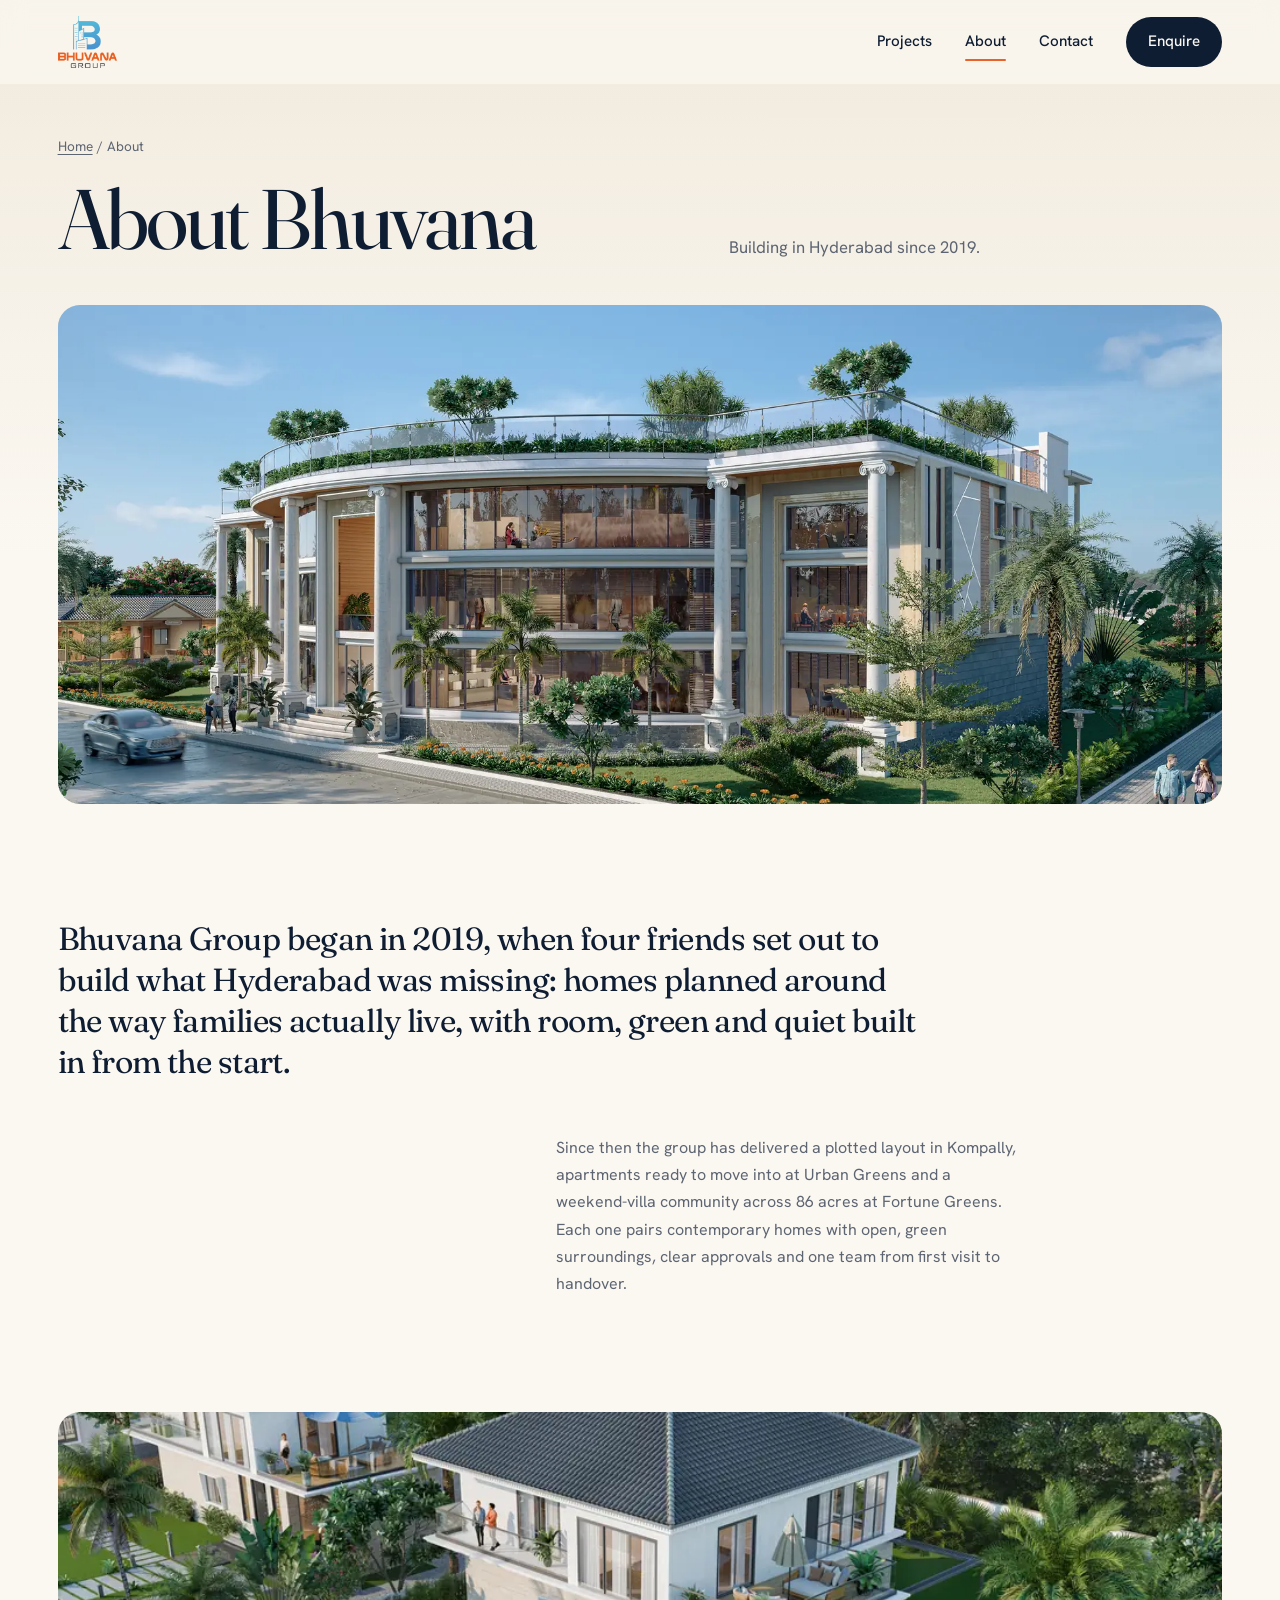
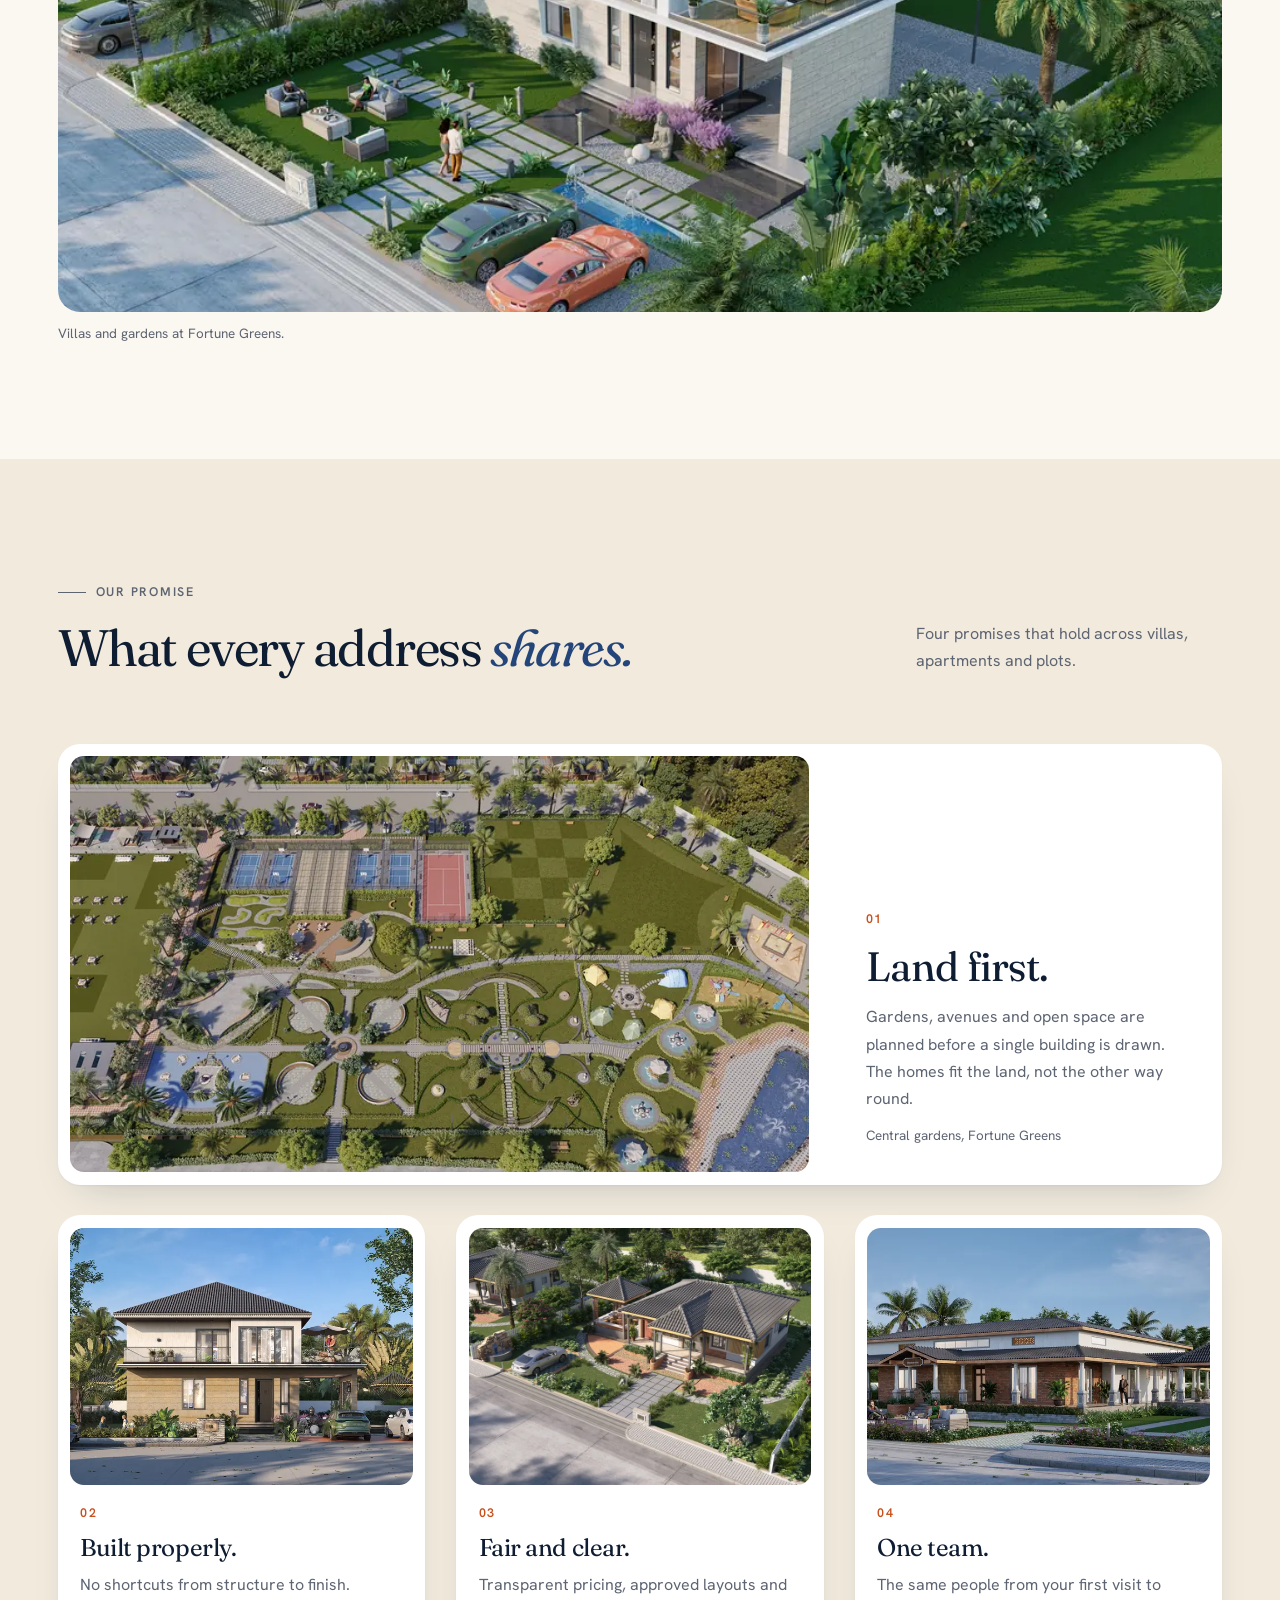
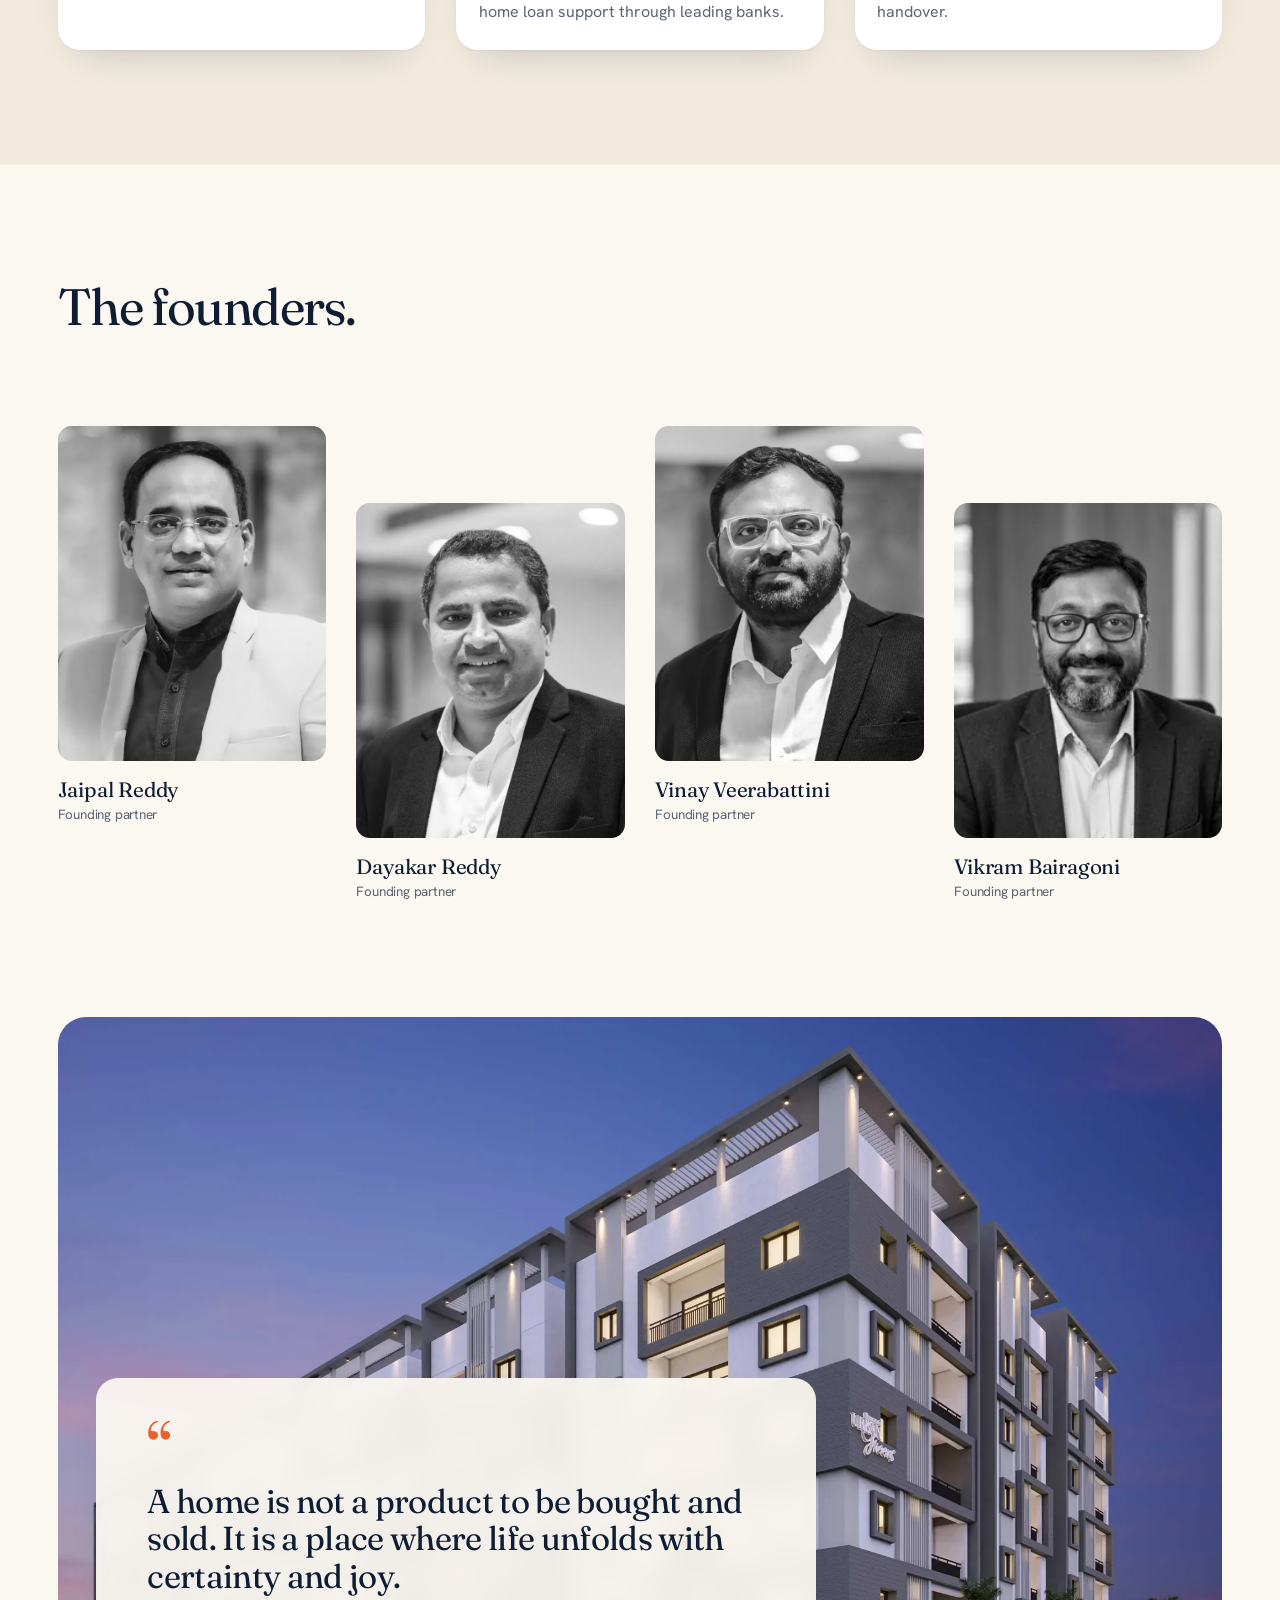
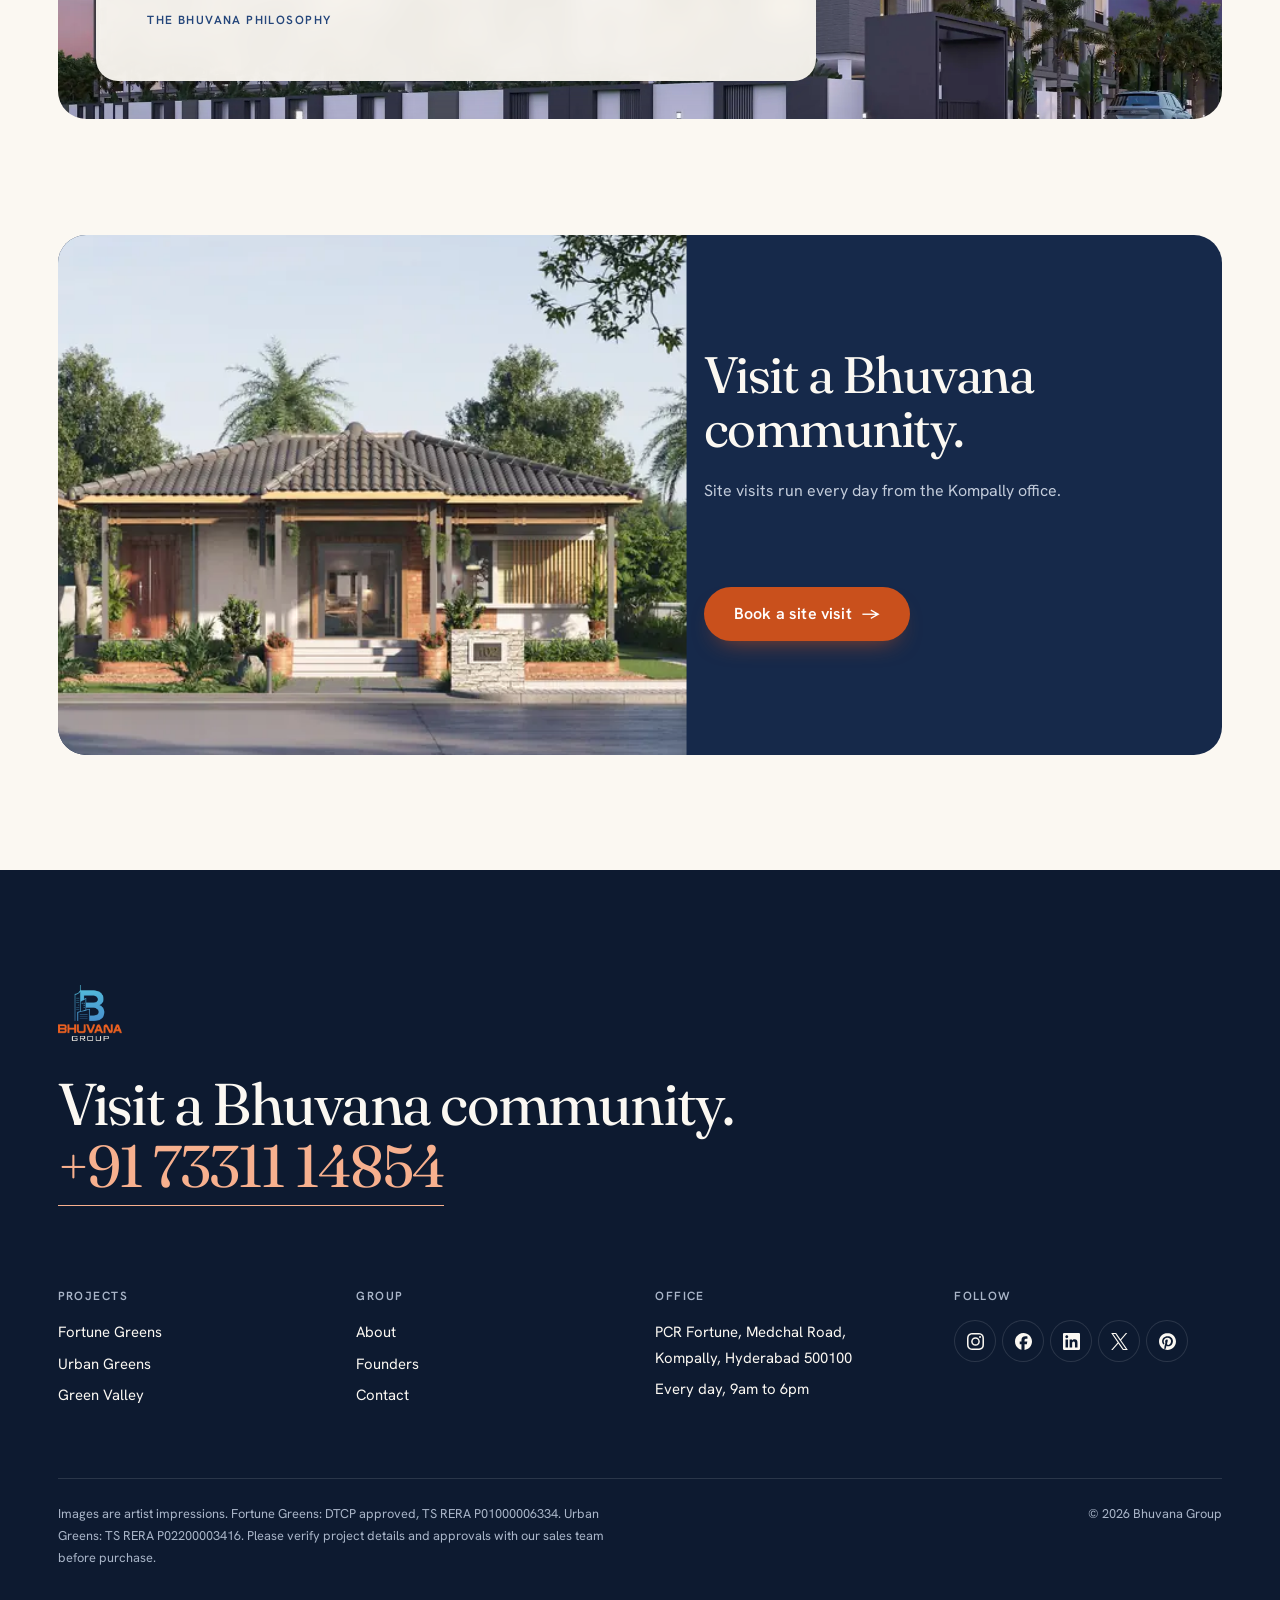
==== commit a140a1da: "Add site-wide animations and micro-interactions Animations (all pages, off under prefers-reduced-mot" ====
--- a/bhuvana/about.html
+++ b/bhuvana/about.html
@@ -18,6 +18,7 @@
 <link rel="preconnect" href="https://fonts.googleapis.com">
 <link rel="preconnect" href="https://fonts.gstatic.com" crossorigin>
 <link href="https://fonts.googleapis.com/css2?family=Fraunces:ital,opsz,wght@0,9..144,300..500;1,9..144,300..500&family=Hanken+Grotesk:wght@400;500;600&display=swap" rel="stylesheet">
+<script>document.documentElement.classList.add('js')</script>
 <link rel="stylesheet" href="assets/site.css">
 </head>
 <body>
@@ -74,28 +75,28 @@
 
 <section class="sec prin tint"><div class="w g">
   <div class="prh"><div><p class="eyebrow">Our promise</p><h2 class="d2" style="margin-top:18px">What every address <em>shares.</em></h2></div><p>Four promises that hold across villas, apartments and plots.</p></div>
-  <article class="rv pf">
+  <article class="pf">
     <div class="pic"><img src="assets/img/fg/fg-aerial-courts-2000.webp" srcset="assets/img/fg/fg-aerial-courts-1000.webp 1000w, assets/img/fg/fg-aerial-courts-2000.webp 2000w" sizes="(max-width:900px) 100vw, 60vw" alt="Central gardens and sports courts at Fortune Greens from above" loading="lazy"></div>
     <div class="pt"><span class="pnum">01</span><h3>Land first.</h3><p>Gardens, avenues and open space are planned before a single building is drawn. The homes fit the land, not the other way round.</p><span class="cap">Central gardens, Fortune Greens</span></div>
   </article>
-  <article class="rv ps ps1"><div class="pic"><img src="assets/img/fg/fg-villa-two-storey-2000.webp" srcset="assets/img/fg/fg-villa-two-storey-1000.webp 1000w, assets/img/fg/fg-villa-two-storey-2000.webp 2000w" sizes="(max-width:900px) 100vw, 60vw" alt="Two-storey villa at Fortune Greens" loading="lazy"></div><span class="pnum">02</span><h3>Built properly.</h3><p>No shortcuts from structure to finish.</p></article>
-  <article class="rv ps ps2"><div class="pic"><img src="assets/img/fg/fg-villas-street-aerial-2000.webp" srcset="assets/img/fg/fg-villas-street-aerial-1000.webp 1000w, assets/img/fg/fg-villas-street-aerial-2000.webp 2000w" sizes="(max-width:900px) 100vw, 60vw" alt="Villa lane at Fortune Greens from above" loading="lazy"></div><span class="pnum">03</span><h3>Fair and clear.</h3><p>Transparent pricing, approved layouts and home loan support through leading banks.</p></article>
-  <article class="rv ps ps3"><div class="pic"><img src="assets/img/fg/fg-verandah-2000.webp" srcset="assets/img/fg/fg-verandah-1000.webp 1000w, assets/img/fg/fg-verandah-2000.webp 2000w" sizes="(max-width:900px) 100vw, 60vw" alt="Residents on a verandah at Fortune Greens" loading="lazy"></div><span class="pnum">04</span><h3>One team.</h3><p>The same people from your first visit to handover.</p></article>
+  <article class="ps ps1"><div class="pic"><img src="assets/img/fg/fg-villa-two-storey-2000.webp" srcset="assets/img/fg/fg-villa-two-storey-1000.webp 1000w, assets/img/fg/fg-villa-two-storey-2000.webp 2000w" sizes="(max-width:900px) 100vw, 60vw" alt="Two-storey villa at Fortune Greens" loading="lazy"></div><span class="pnum">02</span><h3>Built properly.</h3><p>No shortcuts from structure to finish.</p></article>
+  <article class="ps ps2"><div class="pic"><img src="assets/img/fg/fg-villas-street-aerial-2000.webp" srcset="assets/img/fg/fg-villas-street-aerial-1000.webp 1000w, assets/img/fg/fg-villas-street-aerial-2000.webp 2000w" sizes="(max-width:900px) 100vw, 60vw" alt="Villa lane at Fortune Greens from above" loading="lazy"></div><span class="pnum">03</span><h3>Fair and clear.</h3><p>Transparent pricing, approved layouts and home loan support through leading banks.</p></article>
+  <article class="ps ps3"><div class="pic"><img src="assets/img/fg/fg-verandah-2000.webp" srcset="assets/img/fg/fg-verandah-1000.webp 1000w, assets/img/fg/fg-verandah-2000.webp 2000w" sizes="(max-width:900px) 100vw, 60vw" alt="Residents on a verandah at Fortune Greens" loading="lazy"></div><span class="pnum">04</span><h3>One team.</h3><p>The same people from your first visit to handover.</p></article>
 </div></section>
 
 <section class="sec people" id="founders"><div class="w g">
   <h2 class="d2">The founders.</h2>
   <p class="intro">Four friends who saw what Hyderabad was missing: homes planned around the way families actually live.</p>
-  <figure class="rv"><div class="ph"><img src="assets/img/jaipal-reddy.webp" alt="Jaipal Reddy" width="640" height="800" loading="lazy"></div><figcaption>Jaipal Reddy<span>Founding partner</span></figcaption></figure><figure class="rv"><div class="ph"><img src="assets/img/dayakar-reddy.webp" alt="Dayakar Reddy" width="640" height="800" loading="lazy"></div><figcaption>Dayakar Reddy<span>Founding partner</span></figcaption></figure><figure class="rv"><div class="ph"><img src="assets/img/vinay-veerabattini.webp" alt="Vinay Veerabattini" width="640" height="800" loading="lazy"></div><figcaption>Vinay Veerabattini<span>Founding partner</span></figcaption></figure><figure class="rv"><div class="ph"><img src="assets/img/vikram-bairagoni.webp" alt="Vikram Bairagoni" width="640" height="800" loading="lazy"></div><figcaption>Vikram Bairagoni<span>Founding partner</span></figcaption></figure>
+  <figure><div class="ph"><img src="assets/img/jaipal-reddy.webp" alt="Jaipal Reddy" width="640" height="800" loading="lazy"></div><figcaption>Jaipal Reddy<span>Founding partner</span></figcaption></figure><figure><div class="ph"><img src="assets/img/dayakar-reddy.webp" alt="Dayakar Reddy" width="640" height="800" loading="lazy"></div><figcaption>Dayakar Reddy<span>Founding partner</span></figcaption></figure><figure><div class="ph"><img src="assets/img/vinay-veerabattini.webp" alt="Vinay Veerabattini" width="640" height="800" loading="lazy"></div><figcaption>Vinay Veerabattini<span>Founding partner</span></figcaption></figure><figure><div class="ph"><img src="assets/img/vikram-bairagoni.webp" alt="Vikram Bairagoni" width="640" height="800" loading="lazy"></div><figcaption>Vikram Bairagoni<span>Founding partner</span></figcaption></figure>
 </div></section>
 
 <section class="band">
   <img src="assets/img/urban-greens-dusk.webp" alt="" loading="lazy" style="object-position:60% 50%">
-  <div class="w"><div class="qcard rv"><blockquote class="d3">A home is not a product to be bought and sold. It is a place where life unfolds with certainty and joy.</blockquote><p class="cap">The Bhuvana philosophy</p></div></div>
+  <div class="w"><div class="qcard"><blockquote class="d3">A home is not a product to be bought and sold. It is a place where life unfolds with certainty and joy.</blockquote><p class="cap">The Bhuvana philosophy</p></div></div>
 </section>
 
 <section class="sec visit"><div class="w g">
-  <div class="panel rv">
+  <div class="panel">
   <div class="pic"><img src="assets/img/fg/fg-villa-porch-2000.webp" srcset="assets/img/fg/fg-villa-porch-1000.webp 1000w, assets/img/fg/fg-villa-porch-2000.webp 2000w" sizes="(max-width:900px) 100vw, 60vw" alt="" loading="lazy" style="object-position:50% 60%"></div>
   <div class="txt">
     <h2 class="d2">Visit a Bhuvana community.</h2>
--- a/bhuvana/assets/site.css
+++ b/bhuvana/assets/site.css
@@ -1,11 +1,12 @@
 /* =========================================================
    Bhuvana Group: v19 "daylight"
-   Warm ivory ground, forest-green ink, brand orange accent
-   (taken from the logo), serif display type.
+   Ivory and beige grounds, dark-blue ink and panels, brand
+   orange accent (taken from the logo), serif display type.
    ========================================================= */
 :root{
-  --paper:#FBF8F2;--sand:#F3EDE3;--sage:#E8EFE6;--sage-2:#D6E3D3;
-  --ink:#17231F;--forest:#1F4A3B;--leaf:#2F6B52;--stone:#5F6A64;--line:#E4DDD1;
+  /* ivory + beige grounds (the --sage names are kept for the markup; they are beige now) */
+  --paper:#FBF8F2;--sand:#F3EDE3;--sage:#F1EADD;--sage-2:#E6DAC6;
+  --ink:#0F1D33;--forest:#16294A;--leaf:#24457A;--stone:#5D6472;--line:#E4DDD1;
   --sun:#E8622A;--sun-d:#C9501C;--sky:#3F8FD6;--card:#FFFFFF;
   --mute:var(--stone);
   --serif:"Fraunces",Georgia,"Times New Roman",serif;
@@ -13,7 +14,7 @@
   --pad:clamp(20px,4.5vw,64px);--gut:clamp(16px,2.4vw,32px);
   --sec:clamp(80px,9vw,144px);--hh:84px;--ease:cubic-bezier(.2,.7,.1,1);
   --r:22px;--r-s:14px;
-  --shadow:0 1px 2px rgba(23,35,31,.04),0 18px 40px -24px rgba(23,35,31,.28);
+  --shadow:0 1px 2px rgba(15,29,51,.04),0 18px 40px -24px rgba(15,29,51,.28);
   box-sizing:border-box;
 }
 *,*::before,*::after{box-sizing:inherit;margin:0}
@@ -31,7 +32,7 @@
 .sec{padding-block:var(--sec)}
 .tint{background:var(--sage)}
 .sandbg,.alt{background:var(--sand)}
-/* ".dark" sections from v18 are now soft sage, not navy */
+/* ".dark" sections from v18 are now soft beige */
 .dark{background:var(--sage)}
 .dark .pic,.dark figure>button[data-view]{background:var(--sage-2)}
 
@@ -53,8 +54,12 @@
 /* links & buttons */
 .ul{display:inline-flex;align-items:center;gap:8px;padding-bottom:3px;background:linear-gradient(currentColor,currentColor) 0 100%/100% 1px no-repeat;transition:background-size .5s var(--ease),color .3s;font-weight:600}
 .ul:hover{background-size:0 1px;background-position:100% 100%;color:var(--sun-d)}
-.btn{display:inline-flex;align-items:center;justify-content:center;gap:10px;min-height:54px;padding:0 30px;border-radius:99px;background:var(--sun-d);color:#fff;font-weight:600;letter-spacing:.01em;transition:background .3s,transform .3s var(--ease),box-shadow .3s;box-shadow:0 12px 24px -14px rgba(201,80,28,.8)}
+.btn{position:relative;overflow:hidden;isolation:isolate;display:inline-flex;align-items:center;justify-content:center;gap:10px;min-height:54px;padding:0 30px;border-radius:99px;background:var(--sun-d);color:#fff;font-weight:600;letter-spacing:.01em;transition:background .3s,transform .3s var(--ease),box-shadow .3s,scale .2s var(--ease),color .3s;box-shadow:0 12px 24px -14px rgba(201,80,28,.8)}
 .btn:hover{background:#B34518;transform:translateY(-2px)}
+.btn:active{scale:.97}
+/* light sheen sweeps across on hover */
+.btn::before{content:"";position:absolute;inset:0;z-index:-1;background:linear-gradient(110deg,transparent 30%,rgba(255,255,255,.32) 50%,transparent 70%);translate:-120% 0;transition:translate .9s var(--ease)}
+.btn:hover::before{translate:120% 0}
 .btn::after{content:"→";transition:transform .3s var(--ease)}
 .btn:hover::after{transform:translateX(3px)}
 .btn.ghost{background:transparent;color:var(--ink);box-shadow:inset 0 0 0 1.5px var(--ink)}
@@ -65,7 +70,8 @@
 .arrow{display:inline-grid;place-items:center;width:44px;height:44px;border-radius:50%;background:var(--ink);color:var(--paper);font-size:1.1rem;transition:background .3s,transform .3s var(--ease);flex:none}
 
 /* header: always light, lifts on scroll */
-header{position:fixed;inset:0 0 auto;z-index:40;color:var(--ink);transition:background .4s,box-shadow .4s,backdrop-filter .4s}
+header{position:fixed;inset:0 0 auto;z-index:40;color:var(--ink);background:rgba(251,248,242,.72);backdrop-filter:blur(12px);-webkit-backdrop-filter:blur(12px);transition:background .4s,box-shadow .4s,backdrop-filter .4s,translate .45s var(--ease);view-transition-name:site-header}
+header.hide{translate:0 -100%}
 header.solid{background:rgba(251,248,242,.86);backdrop-filter:saturate(1.4) blur(14px);-webkit-backdrop-filter:saturate(1.4) blur(14px);box-shadow:0 1px 0 var(--line)}
 .bar{display:flex;align-items:center;justify-content:space-between;height:var(--hh);gap:var(--gut)}
 .logo img{height:52px;width:auto}.logo .lt{display:none}.logo .dk{display:block}
@@ -77,7 +83,7 @@
 .nav .enq::after{content:none!important}
 .nav .enq:hover{background:var(--sun-d)}
 .dd{position:relative}
-.dd .menu{position:absolute;top:calc(100% + 14px);left:-24px;width:320px;padding:10px;border-radius:var(--r-s);background:var(--card);color:var(--ink);box-shadow:0 30px 60px -24px rgba(23,35,31,.35);opacity:0;visibility:hidden;translate:0 6px;transition:opacity .25s,translate .25s,visibility 0s .25s}
+.dd .menu{position:absolute;top:calc(100% + 14px);left:-24px;width:320px;padding:10px;border-radius:var(--r-s);background:var(--card);color:var(--ink);box-shadow:0 30px 60px -24px rgba(15,29,51,.35);opacity:0;visibility:hidden;translate:0 6px;transition:opacity .25s,translate .25s,visibility 0s .25s}
 .dd .menu::before{content:"";position:absolute;inset:-18px 0 auto;height:18px}
 .dd:hover .menu,.dd:focus-within .menu{opacity:1;visibility:visible;translate:0 0;transition:opacity .25s,translate .25s}
 .dd .menu a{display:block;padding:12px 16px;border-radius:10px;font-family:var(--serif);font-size:1.2rem;line-height:1.2}
@@ -91,68 +97,75 @@
 .mnav .cap{margin-top:24px}
 @media (max-width:960px){.nav{display:none}.burger{display:block}}
 
-/* ---------- home hero: bright split with image stage ---------- */
-.hero{position:relative;padding:calc(var(--hh) + clamp(20px,4vw,48px)) 0 clamp(48px,6vw,88px);overflow:hidden;
-  background:radial-gradient(60% 70% at 100% 0%,var(--sage) 0%,rgba(232,239,230,0) 70%),radial-gradient(40% 50% at 0% 100%,#FBE6D8 0%,rgba(251,230,216,0) 70%),var(--paper)}
-.hero-g{display:grid;grid-template-columns:minmax(0,5fr) minmax(0,7fr);gap:clamp(28px,4vw,64px);align-items:center}
-.hero-copy{display:grid;gap:clamp(20px,2.4vw,30px);justify-items:start}
-.hero-copy .d1{font-size:clamp(2.7rem,5vw,5rem)}
-.hero-copy .lead-p{color:var(--mute)}
+/* ---------- home hero: clean full-screen imagery, nothing on top but the headline ---------- */
+.hero{position:relative;height:100svh;min-height:600px;display:flex;align-items:flex-end;overflow:hidden;background:var(--sage-2);color:#fff}
+.hero-stage{position:absolute;inset:0;z-index:0;overflow:hidden}
+.hero-stage:focus-visible{outline-offset:-4px}
+.slide{position:absolute;inset:0;opacity:0;visibility:hidden;transition:opacity 1.6s var(--ease),visibility 0s 1.6s}
+.slide.on{opacity:1;visibility:visible;transition:opacity 1.6s var(--ease),visibility 0s}
+.slide img{position:absolute;inset:0;width:100%;height:100%;object-fit:cover}
+/* soft shade only behind the headline, the rest of the picture stays untouched */
+.hero::after{content:"";position:absolute;inset:auto 0 0;height:55%;z-index:1;pointer-events:none;background:radial-gradient(75% 90% at 0% 100%,rgba(12,20,36,.5) 0%,rgba(12,20,36,0) 70%),linear-gradient(180deg,rgba(12,20,36,0) 0%,rgba(12,20,36,.28) 100%)}
+.hero-copy{position:relative;z-index:2;width:100%;padding-bottom:clamp(72px,11vh,120px);display:grid;gap:clamp(22px,2.6vw,32px);justify-items:start}
+.hero-copy .d1{font-size:clamp(2.6rem,5.2vw,5.4rem);max-width:17ch;text-shadow:0 2px 30px rgba(0,0,0,.25)}
+.hero-copy .d1 em{color:#fff}
+.hero .btn.ghost{color:#fff;box-shadow:inset 0 0 0 1.5px rgba(255,255,255,.85)}
+.hero .btn.ghost:hover{background:#fff;color:var(--ink)}
 .cta-row{display:flex;flex-wrap:wrap;gap:12px}
-.stats{display:grid;grid-template-columns:repeat(3,auto);justify-content:start;gap:clamp(16px,3vw,44px);padding-top:clamp(16px,2vw,24px);border-top:1px solid var(--line);width:100%}
+@media (prefers-reduced-motion:no-preference){
+  /* each slide drifts in slowly while it is showing; JS restarts it on every change */
+  .slide img{animation:kb 9s cubic-bezier(.25,.5,.3,1) both paused}
+  .slide.on img{animation-play-state:running}
+  @keyframes kb{from{scale:1.12}to{scale:1}}
+  .hero.intro .cta-row{animation:rise 1s var(--ease) .55s both}
+  .hero.intro .hidx{animation:fade 1s ease .9s both}
+}
+/* slide indicators: small, quiet, bottom-right */
+.hidx{position:absolute;z-index:3;right:var(--pad);bottom:clamp(28px,4vh,40px);display:flex;align-items:center;gap:14px}
+.tabs{display:flex;gap:8px}
+.tab{position:relative;width:28px;height:24px}
+.tab::before{content:"";position:absolute;left:0;right:0;top:11px;height:2px;border-radius:2px;background:rgba(255,255,255,.45)}
+.tab::after{content:"";position:absolute;left:0;right:0;top:11px;height:2px;border-radius:2px;background:#fff;transform:scaleX(0);transform-origin:left}
+.tab:hover::before{background:rgba(255,255,255,.8)}
+.tab.on::after{animation:fill var(--dur,6.5s) linear forwards}
+.hero.paused .tab.on::after{animation-play-state:paused}
+.hero.stopped .tab.on::after{animation:none;transform:scaleX(1)}
+@keyframes fill{to{transform:scaleX(1)}}
+.pp{position:relative;width:32px;height:32px;border-radius:50%;box-shadow:inset 0 0 0 1px rgba(255,255,255,.6);opacity:.8}
+.pp:hover{opacity:1}
+.pp::before,.pp::after{content:"";position:absolute;top:11px;width:2px;height:10px;background:#fff}
+.pp::before{left:13px}.pp::after{left:17px}
+.hero.stopped .pp::after{display:none}
+.hero.stopped .pp::before{left:13px;top:10px;width:0;height:0;background:none;border-style:solid;border-width:6px 0 6px 9px;border-color:transparent transparent transparent #fff}
+@media (max-width:700px){.hero-copy{padding-bottom:96px}.hidx{left:var(--pad);right:auto;bottom:32px}.cta-row .btn{flex:1 1 auto}}
+
+/* home: header sits clear over the photo until the page moves */
+.home header:not(.solid){background:transparent;backdrop-filter:none;-webkit-backdrop-filter:none;color:#fff}
+.home header:not(.solid) .nav .enq{background:#fff;color:var(--ink)}
+.home header:not(.solid) .nav .enq:hover{background:var(--sun-d);color:#fff}
+.home header:not(.solid) .burger{background:#fff;color:var(--ink)}
+.home header:not(.solid) .logo .dk{display:none}.home header:not(.solid) .logo .lt{display:block}
+.home header::before{content:"";position:absolute;inset:0 0 -40px;z-index:-1;pointer-events:none;background:linear-gradient(180deg,rgba(12,20,36,.28),rgba(12,20,36,0));transition:opacity .4s}
+.home header.solid::before{opacity:0}
+
+/* stats (now under the statement) */
+.stats{grid-column:1/-1;display:grid;grid-template-columns:repeat(4,minmax(0,1fr));gap:var(--gut);margin-top:clamp(48px,6vw,80px);padding-top:clamp(24px,3vw,36px);border-top:1px solid var(--line)}
 .stats div{display:grid}
-.stats dd{order:-1;margin:0;font-family:var(--serif);font-size:clamp(2rem,3vw,2.8rem);line-height:1;letter-spacing:-.03em;color:var(--forest)}
-.stats dd sup{font-size:.45em;color:var(--sun-d);vertical-align:top;margin-left:2px}
-.stats dt{font-size:.84rem;color:var(--mute);margin-top:6px}
-.hero-stage{position:relative;height:clamp(460px,calc(100svh - var(--hh) - 120px),720px);border-radius:calc(var(--r) + 6px);overflow:hidden;background:var(--sage-2);box-shadow:0 40px 80px -40px rgba(23,35,31,.45);isolation:isolate}
-.slide{position:absolute;inset:0;opacity:0;visibility:hidden;transition:opacity 1.1s var(--ease),visibility 0s 1.1s}
-.slide.on{opacity:1;visibility:visible;transition:opacity 1.1s var(--ease),visibility 0s}
-.slide img{position:absolute;inset:0;width:100%;height:100%;object-fit:cover}
-.slide::after{content:"";position:absolute;inset:auto 0 0;height:45%;background:linear-gradient(180deg,rgba(23,35,31,0),rgba(23,35,31,.35));pointer-events:none}
-.hcard{position:absolute;z-index:2;left:clamp(14px,2vw,24px);right:clamp(14px,2vw,24px);bottom:clamp(14px,2vw,24px);display:flex;align-items:center;justify-content:space-between;gap:16px;padding:16px 16px 16px 22px;border-radius:var(--r-s);background:rgba(255,255,255,.92);backdrop-filter:blur(10px);-webkit-backdrop-filter:blur(10px);color:var(--ink);box-shadow:var(--shadow);max-width:520px}
-.hcard b{display:block;font-family:var(--serif);font-weight:400;font-size:clamp(1.35rem,2vw,1.75rem);line-height:1.1;letter-spacing:-.02em}
-.hcard span.cap{display:block;margin-top:4px}
-.hcard:hover .arrow{background:var(--sun-d);transform:translateX(3px)}
+.stats dd{order:-1;margin:0;font-family:var(--serif);font-size:clamp(2.4rem,4vw,3.6rem);line-height:1;letter-spacing:-.03em;color:var(--forest)}
+.stats dt{font-size:.88rem;color:var(--mute);margin-top:8px;max-width:22ch}
+@media (max-width:700px){.stats{grid-template-columns:1fr 1fr;row-gap:28px}}
+
 .chip{display:inline-flex;align-items:center;gap:6px;padding:4px 10px;border-radius:99px;font-size:.72rem;font-weight:600;letter-spacing:.06em;text-transform:uppercase;background:var(--sage);color:var(--forest);white-space:nowrap}
 .chip.hot{background:#FDE7DC;color:#A8421A}
 .chip::before{content:"";width:6px;height:6px;border-radius:50%;background:currentColor}
-.slide .hcard{opacity:0;translate:0 14px;transition:opacity .8s var(--ease) .3s,translate 1s var(--ease) .3s}
-.slide.on .hcard{opacity:1;translate:0 0}
-@media (prefers-reduced-motion:no-preference){
-  .hero.intro .slide.on img{animation:settle 2.4s var(--ease) both}
-  .hero.intro .hero-copy>*{animation:rise 1.1s var(--ease) both}
-  .hero.intro .hero-copy>:nth-child(2){animation-delay:.08s}
-  .hero.intro .hero-copy>:nth-child(3){animation-delay:.16s}
-  .hero.intro .hero-copy>:nth-child(4){animation-delay:.24s}
-  .hero.intro .hero-copy>:nth-child(5){animation-delay:.32s}
-  @keyframes settle{from{scale:1.1}}
-  @keyframes rise{from{translate:0 24px;opacity:0}}
-}
-.hidx{position:absolute;z-index:3;inset:clamp(14px,2vw,24px) clamp(14px,2vw,24px) auto;display:flex;justify-content:space-between;align-items:center;gap:12px}
-.tabs{display:flex;gap:6px;padding:5px;border-radius:99px;background:rgba(255,255,255,.88);backdrop-filter:blur(10px);-webkit-backdrop-filter:blur(10px);font-size:.84rem;font-weight:500;box-shadow:var(--shadow)}
-.tab{position:relative;overflow:hidden;padding:8px 14px;border-radius:99px;color:var(--mute);transition:color .3s,background .3s}
-.tab:hover{color:var(--ink)}
-.tab.on{color:var(--paper);background:var(--ink)}
-.tab::after{content:"";position:absolute;left:14px;right:14px;bottom:4px;height:2px;border-radius:2px;background:var(--sun);transform:scaleX(0);transform-origin:left}
-.tab.on::after{animation:fill var(--dur,6.5s) linear forwards}
-.hero.paused .tab.on::after{animation-play-state:paused}
-@keyframes fill{to{transform:scaleX(1)}}
-.pp{font-size:.8rem;font-weight:600;min-height:40px;padding:0 16px;border-radius:99px;background:rgba(255,255,255,.88);box-shadow:var(--shadow)}
-.pp:hover{background:#fff}
-@media (max-width:1100px){.tab{padding:8px 10px}}
-@media (max-width:960px){
-  .hero-g{grid-template-columns:1fr}
-  .hero-stage{height:auto;aspect-ratio:4/5;max-height:620px}
-}
-@media (max-width:560px){.stats{grid-template-columns:repeat(3,1fr);width:100%}.stats dd{font-size:1.9rem}.stats dt{font-size:.76rem}.cta-row .btn{flex:1 1 auto}}
-@media (max-width:700px){.tab:not(.on){display:none}.tab.on::before{content:attr(data-n);margin-right:8px;opacity:.7}.hero-stage{aspect-ratio:4/5}.hcard .cap{display:none}}
 
 /* trust strip */
 .trust{border-block:1px solid var(--line);background:var(--card)}
 .trust ul{list-style:none;padding-block:22px;display:flex;flex-wrap:wrap;justify-content:space-between;gap:16px 32px}
 .trust li{display:flex;align-items:center;gap:12px;font-weight:500;font-size:.95rem}
 .ico{width:22px;height:22px;fill:none;stroke:var(--leaf);stroke-width:1.6;stroke-linecap:round;stroke-linejoin:round;flex:none}
-.trust .ico{width:38px;height:38px;padding:8px;border-radius:50%;background:var(--sage)}
+.trust .ico{width:38px;height:38px;padding:8px;border-radius:50%;background:var(--sage);transition:background .3s,stroke .3s,rotate .5s var(--ease)}
+.trust li:hover .ico{background:var(--leaf);stroke:#fff;rotate:-10deg}
 
 /* ---------- page hero (inner pages): light title + inset image ---------- */
 .phero{padding-top:calc(var(--hh) + clamp(28px,4vw,56px));background:linear-gradient(180deg,var(--sage) 0,var(--paper) 70%)}
@@ -166,7 +179,7 @@
 .crumbs{font-size:.85rem;color:var(--mute)}
 .crumbs a{text-decoration:underline;text-underline-offset:3px;text-decoration-thickness:1px}
 .crumbs a:hover{color:var(--sun-d)}
-@media (prefers-reduced-motion:no-preference){.ph-img img{animation:settle 2.4s var(--ease) both}.ph-t>*{animation:rise 1s var(--ease) both}}
+@media (prefers-reduced-motion:no-preference){.ph-t>:not(.d1){animation:rise 1s var(--ease) both}.ph-t>.sub{animation-delay:.35s}}
 /* typographic page top (no image) */
 .ttop{padding:calc(var(--hh) + clamp(56px,8vw,120px)) 0 clamp(48px,6vw,80px);background:linear-gradient(180deg,var(--sage) 0,var(--paper) 100%)}
 
@@ -195,7 +208,7 @@
 .prh{grid-column:1/-1;display:flex;justify-content:space-between;align-items:end;flex-wrap:wrap;gap:20px var(--gut);margin-bottom:clamp(16px,3vw,40px)}
 .prh p{color:var(--mute);max-width:34ch}
 .prin article{background:var(--card);border-radius:var(--r);padding:clamp(10px,1vw,14px);box-shadow:var(--shadow);transition:transform .5s var(--ease),box-shadow .5s}
-.prin article:hover{transform:translateY(-4px);box-shadow:0 30px 60px -30px rgba(23,35,31,.4)}
+.prin article:hover{transform:translateY(-4px);box-shadow:0 30px 60px -30px rgba(15,29,51,.4)}
 .prin .pic{overflow:hidden;background:var(--sage-2);border-radius:var(--r-s)}
 .prin .pic img{width:100%;height:100%;object-fit:cover;transition:scale 1.4s var(--ease)}
 .prin article:hover .pic img{scale:1.04}
@@ -226,8 +239,8 @@
 .people figcaption span{display:block;font:400 .84rem/1.5 var(--sans);color:var(--mute);margin-top:2px}
 @media (max-width:900px){.people h2,.people .intro{grid-column:1/-1}.people .intro{margin-top:-24px}.people figure{grid-column:span 6}.people figure:nth-of-type(even){margin-top:48px}}
 
-/* visit: the one deep-green panel */
-.visit .panel{grid-column:1/-1;display:grid;grid-template-columns:minmax(0,1fr) minmax(0,1fr);border-radius:calc(var(--r) + 6px);overflow:hidden;background:var(--forest);color:var(--paper);--mute:#C3D2C8;--line:rgba(255,255,255,.16)}
+/* visit: the one dark-blue panel */
+.visit .panel{grid-column:1/-1;display:grid;grid-template-columns:minmax(0,1fr) minmax(0,1fr);border-radius:calc(var(--r) + 6px);overflow:hidden;background:var(--forest);color:var(--paper);--mute:#C3CCDB;--line:rgba(255,255,255,.16)}
 .visit .pic{min-height:520px;position:relative}
 .visit .pic img{position:absolute;inset:0;width:100%;height:100%;object-fit:cover}
 .visit .txt{align-self:center;display:grid;gap:22px;justify-items:start;padding:clamp(32px,5vw,72px)}
@@ -256,6 +269,9 @@
 .detail li{display:grid;gap:4px;padding:22px 24px;border-radius:var(--r-s);background:var(--card);box-shadow:var(--shadow)}
 .detail li b{font-family:var(--serif);font-weight:400;font-size:1.3rem;letter-spacing:-.01em}
 .detail li span{color:var(--mute)}
+.detail li:hover,.club li:hover{transform:translateY(-3px)}
+.club li{transition:transform .4s var(--ease),background .3s,color .3s}
+.club li:hover{background:var(--leaf);color:#fff}
 .detail .note{grid-column:6/13;margin-top:18px}
 @media (max-width:900px){.detail h2,.detail ul,.detail .note{grid-column:1/-1}.detail ul{margin-top:32px}}
 @media (max-width:560px){.detail ul{grid-template-columns:1fr}}
@@ -276,10 +292,11 @@
 
 /* forms: filled fields, rounded */
 .enqf{display:grid;gap:18px}
-.enqf label{display:grid;gap:6px;font-size:.84rem;font-weight:500;color:var(--mute)}
+.enqf label{display:grid;gap:6px;font-size:.84rem;font-weight:500;color:var(--mute);transition:color .2s}
+.enqf label:focus-within{color:var(--leaf)}
 .enqf input,.enqf select{font:inherit;font-size:1.02rem;color:var(--ink);background:var(--card);border:1.5px solid var(--line);border-radius:12px;padding:12px 16px;min-height:52px;appearance:none;transition:border-color .2s,box-shadow .2s}
-.enqf select{background:var(--card) url("data:image/svg+xml,%3Csvg xmlns='http://www.w3.org/2000/svg' width='12' height='8'%3E%3Cpath d='M1 1l5 5 5-5' fill='none' stroke='%235F6A64' stroke-width='1.6'/%3E%3C/svg%3E") right 16px center/12px 8px no-repeat;padding-right:40px}
-.enqf input:focus,.enqf select:focus{outline:0;border-color:var(--leaf);box-shadow:0 0 0 4px rgba(47,107,82,.15)}
+.enqf select{background:var(--card) url("data:image/svg+xml,%3Csvg xmlns='http://www.w3.org/2000/svg' width='12' height='8'%3E%3Cpath d='M1 1l5 5 5-5' fill='none' stroke='%235D6472' stroke-width='1.6'/%3E%3C/svg%3E") right 16px center/12px 8px no-repeat;padding-right:40px}
+.enqf input:focus,.enqf select:focus{outline:0;border-color:var(--leaf);box-shadow:0 0 0 4px rgba(36,69,122,.15)}
 .enqf input:user-invalid{border-color:#B3402E}
 .enqf .btn{justify-self:start;margin-top:6px}
 .enqf .note{font-size:.8rem;color:var(--mute);line-height:1.5}
@@ -303,12 +320,13 @@
 .mapwide iframe{width:100%;height:100%;border:0;filter:saturate(.8)}
 @media (max-width:700px){.mapwide{aspect-ratio:1}}
 
-/* footer: deep forest, warm accents */
-footer{background:#12251E;color:var(--paper);padding-block:var(--sec) 40px;--mute:#A9BCB1;--line:rgba(255,255,255,.12)}
+/* footer: dark blue, warm accents */
+footer{background:#0D1A30;color:var(--paper);padding-block:var(--sec) 40px;--mute:#A9B5C8;--line:rgba(255,255,255,.12)}
 footer .logo-f{grid-column:1/-1;margin-bottom:32px}
 footer .logo-f img{height:56px;width:auto}
 footer .big{grid-column:1/9;font-family:var(--serif);letter-spacing:-.03em;font-size:clamp(2.2rem,4.6vw,4.4rem);line-height:1.05}
-footer .big a{color:#F7B08E;background:linear-gradient(currentColor,currentColor) 0 100%/100% 1px no-repeat;padding-bottom:4px}
+footer .big a{color:#F7B08E;background:linear-gradient(currentColor,currentColor) 0 100%/100% 1px no-repeat;padding-bottom:4px;transition:background-size .5s var(--ease)}
+footer .big a:hover{background-size:0 1px;background-position:100% 100%}
 footer .cols{grid-column:1/-1;display:grid;grid-template-columns:repeat(4,1fr);gap:var(--gut);margin-top:clamp(56px,7vw,100px);font-size:.93rem}
 footer h4{font-weight:600;color:var(--mute);font-size:.74rem;letter-spacing:.12em;text-transform:uppercase;margin-bottom:14px}
 footer .cols a,footer .cols p{display:block;margin-bottom:6px}
@@ -316,15 +334,15 @@
 footer .legal{grid-column:1/-1;display:flex;justify-content:space-between;flex-wrap:wrap;gap:12px 40px;margin-top:64px;padding-top:24px;border-top:1px solid var(--line);font-size:.8rem;color:var(--mute)}
 footer .legal p{max-width:80ch}
 .social{display:flex;gap:6px;margin:8px 0 0}
-.social a{display:grid!important;place-items:center;width:42px;height:42px;margin:0!important;border-radius:50%;box-shadow:inset 0 0 0 1px var(--line);transition:background .3s,color .3s}
-.social a:hover{background:var(--sun-d);color:#fff;box-shadow:none}
+.social a{display:grid!important;place-items:center;width:42px;height:42px;margin:0!important;border-radius:50%;box-shadow:inset 0 0 0 1px var(--line);transition:background .3s,color .3s,translate .3s var(--ease)}
+.social a:hover{background:var(--sun-d);color:#fff;box-shadow:none;translate:0 -3px}
 .cgrid .social a{box-shadow:inset 0 0 0 1px var(--line)}
 .ib{width:17px;height:17px;fill:currentColor}
 @media (max-width:900px){footer .big{grid-column:1/-1}footer .cols{grid-template-columns:1fr 1fr;row-gap:40px}}
 @media (max-width:960px){footer{padding-bottom:110px}}
 
 /* mobile sticky enquiry */
-.sticky{position:fixed;left:12px;right:12px;bottom:calc(12px + env(safe-area-inset-bottom,0px));z-index:30;display:none;grid-template-columns:1fr 1fr;gap:6px;padding:6px;border-radius:99px;background:var(--ink);color:var(--paper);box-shadow:0 20px 40px -16px rgba(23,35,31,.6);translate:0 140%;transition:translate .5s var(--ease)}
+.sticky{position:fixed;left:12px;right:12px;bottom:calc(12px + env(safe-area-inset-bottom,0px));z-index:30;display:none;grid-template-columns:1fr 1fr;gap:6px;padding:6px;border-radius:99px;background:var(--ink);color:var(--paper);box-shadow:0 20px 40px -16px rgba(15,29,51,.6);translate:0 140%;transition:translate .5s var(--ease)}
 .sticky.show{translate:0 0}
 .sticky a,.sticky button{min-height:50px;display:grid;place-items:center;font-weight:600;border-radius:99px}
 .sticky button{background:var(--sun-d);color:#fff}
@@ -332,20 +350,20 @@
 
 /* dialogs */
 dialog{margin:auto;border:0;padding:0;color:var(--ink);background:var(--paper);max-width:none;max-height:none}
-dialog::backdrop{background:rgba(23,35,31,.55);backdrop-filter:blur(4px)}
+dialog::backdrop{background:rgba(15,29,51,.55);backdrop-filter:blur(4px)}
 dialog[open]{animation:dlg .5s var(--ease)}
 @keyframes dlg{from{opacity:0;translate:0 16px}}
 .lead{width:min(1000px,100% - 24px);border-radius:var(--r);overflow:hidden}
 .lead[open]{display:grid;grid-template-columns:1fr 1.1fr}
 .lead .side{position:relative;min-height:520px;color:#fff;display:flex;align-items:flex-end;padding:40px}
 .lead .side img{position:absolute;inset:0;width:100%;height:100%;object-fit:cover}
-.lead .side::after{content:"";position:absolute;inset:0;background:linear-gradient(180deg,rgba(23,35,31,0) 45%,rgba(23,35,31,.7))}
+.lead .side::after{content:"";position:absolute;inset:0;background:linear-gradient(180deg,rgba(15,29,51,0) 45%,rgba(15,29,51,.7))}
 .lead .side h2{position:relative;z-index:1;font-size:clamp(1.8rem,3vw,2.6rem);line-height:1.05}
 .lead .body{padding:clamp(28px,4vw,56px);display:grid;align-content:center;gap:24px}
 .lead .body>p{color:var(--mute)}
 .x{position:absolute;top:14px;right:14px;z-index:3;width:44px;height:44px;border-radius:50%;font-size:1.5rem;line-height:1;color:var(--ink);background:var(--card);box-shadow:var(--shadow)}
 @media (max-width:760px){.lead[open]{grid-template-columns:1fr;max-height:calc(100dvh - 24px);overflow:auto}.lead .side{min-height:200px;padding:24px}}
-.viewer{width:100vw;height:100dvh;background:rgba(18,37,30,.97);color:var(--paper)}
+.viewer{width:100vw;height:100dvh;background:rgba(13,26,48,.97);color:var(--paper)}
 .viewer[open]{display:grid;place-items:center}
 .viewer img{max-width:94vw;max-height:84dvh;object-fit:contain;border-radius:10px}
 .viewer figcaption{margin-top:14px;text-align:center;font-size:.9rem}
@@ -356,7 +374,7 @@
 .phead p{max-width:36ch;color:var(--mute)}
 .pg{row-gap:var(--gut)}
 .pc{position:relative;display:flex;flex-direction:column;gap:14px;padding:12px;background:var(--card);border-radius:var(--r);box-shadow:var(--shadow);transition:transform .5s var(--ease),box-shadow .5s}
-.pc:hover{transform:translateY(-4px);box-shadow:0 34px 64px -30px rgba(23,35,31,.45)}
+.pc:hover{transform:translateY(-4px);box-shadow:0 34px 64px -30px rgba(15,29,51,.45)}
 .pc .pic{position:relative;display:block;overflow:hidden;background:var(--sage);flex:1;min-height:0;border-radius:var(--r-s)}
 .pc img{width:100%;height:100%;object-fit:cover;transition:scale 1.4s var(--ease)}
 .pc:hover img{scale:1.04}
@@ -365,11 +383,11 @@
 .pc .pm{display:flex;justify-content:space-between;align-items:center;gap:16px;padding:4px 6px 6px 10px}
 .pc h3{font-family:var(--serif);font-weight:400;letter-spacing:-.02em;font-size:clamp(1.5rem,2.3vw,2.1rem);line-height:1.05}
 .pc .cap{margin-top:4px}
-.pc:hover .arrow{background:var(--sun-d);transform:translateX(3px)}
+.pc:hover .arrow{background:var(--sun-d);transform:rotate(-45deg)}
 .p-fg{grid-column:1/8;grid-row:1/3}.p-fg .pic{min-height:420px}
 .p-ug{grid-column:8/13;grid-row:1}.p-ug .pic{aspect-ratio:16/10;flex:none}
 .p-gv{grid-column:8/13;grid-row:2}.p-gv .pic{aspect-ratio:16/10;flex:none}
-.p-cta{grid-column:1/-1;grid-row:3;display:flex;flex-wrap:wrap;align-items:center;justify-content:space-between;gap:20px 40px;padding:clamp(24px,3vw,40px) clamp(24px,3.4vw,48px);border-radius:var(--r);background:linear-gradient(120deg,#FDE7DC 0%,var(--sand) 60%)}
+.p-cta{grid-column:1/-1;grid-row:3;display:flex;flex-wrap:wrap;align-items:center;justify-content:space-between;gap:20px 40px;padding:clamp(24px,3vw,40px) clamp(24px,3.4vw,48px);border-radius:var(--r);background:linear-gradient(120deg,#E6E7E6 0%,#F2F2F0 60%)}
 .p-cta>div{display:grid;gap:8px}
 .p-cta p:not(.d3){color:var(--mute);max-width:52ch}
 @media (max-width:900px){
@@ -379,7 +397,7 @@
 
 /* ===== project pages ===== */
 html{scroll-padding-top:calc(var(--hh) + 64px)}
-.pnav{position:sticky;top:var(--hh);z-index:30;padding-block:10px;background:rgba(251,248,242,.9);backdrop-filter:blur(12px);-webkit-backdrop-filter:blur(12px)}
+.pnav{position:sticky;top:var(--hh);transition:top .45s var(--ease);z-index:30;padding-block:10px;background:rgba(251,248,242,.9);backdrop-filter:blur(12px);-webkit-backdrop-filter:blur(12px)}
 .pnav .w{display:flex;align-items:center;justify-content:space-between;gap:var(--gut)}
 .pnav .pn{font-family:var(--serif);font-size:1.15rem;white-space:nowrap}
 .pl{display:flex;gap:4px;padding:4px;border-radius:99px;background:var(--card);box-shadow:var(--shadow);overflow-x:auto;scrollbar-width:none;font-size:.9rem;font-weight:500;color:var(--mute)}
@@ -423,8 +441,65 @@
 .viewer .prev{left:16px}.viewer .next{right:16px}
 .viewer .count{opacity:.7;margin-right:12px}
 
-/* scroll reveal */
-.rv{opacity:0;translate:0 28px;transition:opacity .9s var(--ease),translate 1s var(--ease)}
-.rv.in{opacity:1;translate:0 0}
-
-@media (prefers-reduced-motion:reduce){html{scroll-behavior:auto}*{animation:none!important;transition-duration:.01ms!important}.rv{opacity:1;translate:none}}
+/* ===== motion =====
+   Everything that starts hidden is gated by .js (set in <head>) and by
+   no-preference, so without JS or with reduced motion the page is static.
+   Keep these three lists in step with FADE / IMG / HEAD in site.js. */
+@keyframes rise{from{translate:0 24px;opacity:0}}
+@keyframes fade{from{opacity:0}}
+@keyframes slidein{from{opacity:0;translate:0 14px}}
+@keyframes ping{0%{box-shadow:0 0 0 0 rgba(168,66,26,.45)}70%,100%{box-shadow:0 0 0 7px rgba(168,66,26,0)}}
+@keyframes spin{to{rotate:360deg}}
+@keyframes draw{to{stroke-dashoffset:0}}
+@keyframes shake{20%,60%{translate:-6px 0}40%,80%{translate:6px 0}}
+@keyframes vt-out{to{opacity:0;translate:0 -12px}}
+@keyframes vt-in{from{opacity:0;translate:0 16px}}
+
+@media (prefers-reduced-motion:no-preference){
+  /* fade and rise, staggered through --d */
+  .js :is(.eyebrow:not(.pill),main .stmt,main .lead-p,.more,.phead>p,.prh>p,.pc,.p-cta,.prin article,.people figure,.people .intro,.stats>div,.trust li,.facts dl>div,.pintro .body,.detail li,.club .ctx,.ghead .btn,.where .txt,.enqband .etx .txt,.enqband .panel>.enqf,.cgrid .info>div,.cgrid>.enqf,.next a,.visit .txt>:not(h2),.qcard,.homes .htxt>:not(h2)){transition:opacity .9s var(--ease) var(--d,0ms),translate 1s var(--ease) var(--d,0ms),transform .5s var(--ease),scale .2s,box-shadow .5s,background .3s,color .3s}
+  .js :is(.eyebrow:not(.pill),main .stmt,main .lead-p,.more,.phead>p,.prh>p,.pc,.p-cta,.prin article,.people figure,.people .intro,.stats>div,.trust li,.facts dl>div,.pintro .body,.detail li,.club .ctx,.ghead .btn,.where .txt,.enqband .etx .txt,.enqband .panel>.enqf,.cgrid .info>div,.cgrid>.enqf,.next a,.visit .txt>:not(h2),.qcard,.homes .htxt>:not(h2)):not(.in){opacity:0;translate:0 32px}
+  /* images wipe up from the bottom and settle */
+  .js :is(.pc .pic,.prin .pic,.people .ph,.next .pic,figure>button[data-view],.ovimg,figure.plate,.ph-img,.visit .pic,.where .map){transition:clip-path 1.3s var(--ease) var(--d,0ms),transform .5s var(--ease)}
+  .js :is(.pc .pic,.prin .pic,.people .ph,.next .pic,figure>button[data-view],.ovimg,figure.plate,.ph-img,.visit .pic,.where .map):not(.in){clip-path:inset(100% 0 0 0)}
+  .js :is(.pc .pic,.prin .pic,.people .ph,.next .pic,figure>button[data-view],.ovimg,figure.plate,.ph-img,.visit .pic,.where .map) img{transition:scale 1.6s var(--ease) var(--d,0ms),filter .6s}
+  .js :is(.pc .pic,.prin .pic,.people .ph,.next .pic,figure>button[data-view],.ovimg,figure.plate,.ph-img,.visit .pic,.where .map):not(.in) img{scale:1.18}
+  /* headlines rise word by word */
+  .js :is(.hero .d1,main .d2,.ph-t .d1,.ttop .d1):not(.sh){visibility:hidden}
+  .sh .w8{display:inline-block;overflow:hidden;vertical-align:top;padding:0 .08em .16em 0;margin:0 -.08em -.16em 0}
+  .sh .w8>span{display:inline-block;translate:0 115%;transition:translate 1.1s var(--ease) calc(var(--i) * 55ms + var(--d,0ms))}
+  .sh.in .w8>span{translate:0 0}
+  .sh.done .w8{overflow:visible}
+  /* eyebrow rule draws in */
+  .js .eyebrow:not(.pill)::before{transform:scaleX(0);transform-origin:left;transition:transform .9s var(--ease) calc(var(--d,0ms) + .2s)}
+  .js .eyebrow.in::before{transform:none}
+  /* slow parallax on big pictures (JS sets translate) */
+  .js :is(.band>img,.ph-img img,.visit .pic img){scale:1.16}
+  /* page-to-page cross-fade where the browser supports it */
+  @view-transition{navigation:auto}
+  ::view-transition-old(root){animation:vt-out .35s cubic-bezier(.2,.7,.1,1) both}
+  ::view-transition-new(root){animation:vt-in .55s cubic-bezier(.2,.7,.1,1) both}
+}
+
+/* scroll progress */
+.sprog{position:fixed;inset:0 0 auto;height:3px;z-index:50;background:var(--sun);transform-origin:0 50%;transform:scaleX(0);pointer-events:none}
+html:has(header.hide) .pnav{top:0}
+/* "Now selling" dot pulses */
+.chip.hot::before{animation:ping 2.2s ease-out infinite}
+/* gallery images show a zoom badge on hover */
+figure>button[data-view]{position:relative}
+figure>button[data-view]::after{content:"";position:absolute;right:14px;bottom:14px;width:42px;height:42px;border-radius:50%;background:rgba(255,255,255,.94) url("data:image/svg+xml,%3Csvg xmlns='http://www.w3.org/2000/svg' viewBox='0 0 16 16'%3E%3Cpath d='M8 2v12M2 8h12' stroke='%230F1D33' stroke-width='1.8' stroke-linecap='round'/%3E%3C/svg%3E") center/16px no-repeat;box-shadow:var(--shadow);opacity:0;scale:.6;transition:opacity .3s,scale .4s var(--ease)}
+figure>button[data-view]:hover::after,figure>button[data-view]:focus-visible::after{opacity:1;scale:1}
+/* mobile menu links slide in one after another */
+.mnav.open>*{animation:slidein .5s var(--ease) both}
+.mnav.open>:nth-child(2){animation-delay:.04s}.mnav.open>:nth-child(3){animation-delay:.08s}.mnav.open>:nth-child(4){animation-delay:.12s}
+.mnav.open>:nth-child(5){animation-delay:.16s}.mnav.open>:nth-child(6){animation-delay:.2s}.mnav.open>:nth-child(7){animation-delay:.24s}
+/* form feedback: spinner while sending, shake on a missing field, tick on success */
+.enqf .btn.loading{color:transparent;pointer-events:none}
+.enqf .btn.loading::after{content:"";position:absolute;inset:0;margin:auto;width:20px;height:20px;border:2px solid #fff;border-right-color:transparent;border-radius:50%;animation:spin .7s linear infinite}
+.enqf .shake{animation:shake .4s ease;border-color:#B3402E}
+.tick{width:52px;height:52px;fill:none;stroke:var(--leaf);stroke-width:2.5;stroke-linecap:round;stroke-linejoin:round}
+.tick circle{stroke-dasharray:151;stroke-dashoffset:151;animation:draw .7s var(--ease) forwards}
+.tick path{stroke-dasharray:36;stroke-dashoffset:36;animation:draw .45s var(--ease) .55s forwards}
+
+@media (prefers-reduced-motion:reduce){html{scroll-behavior:auto}*{animation:none!important;transition-duration:.01ms!important}.tick *{stroke-dashoffset:0!important}}
